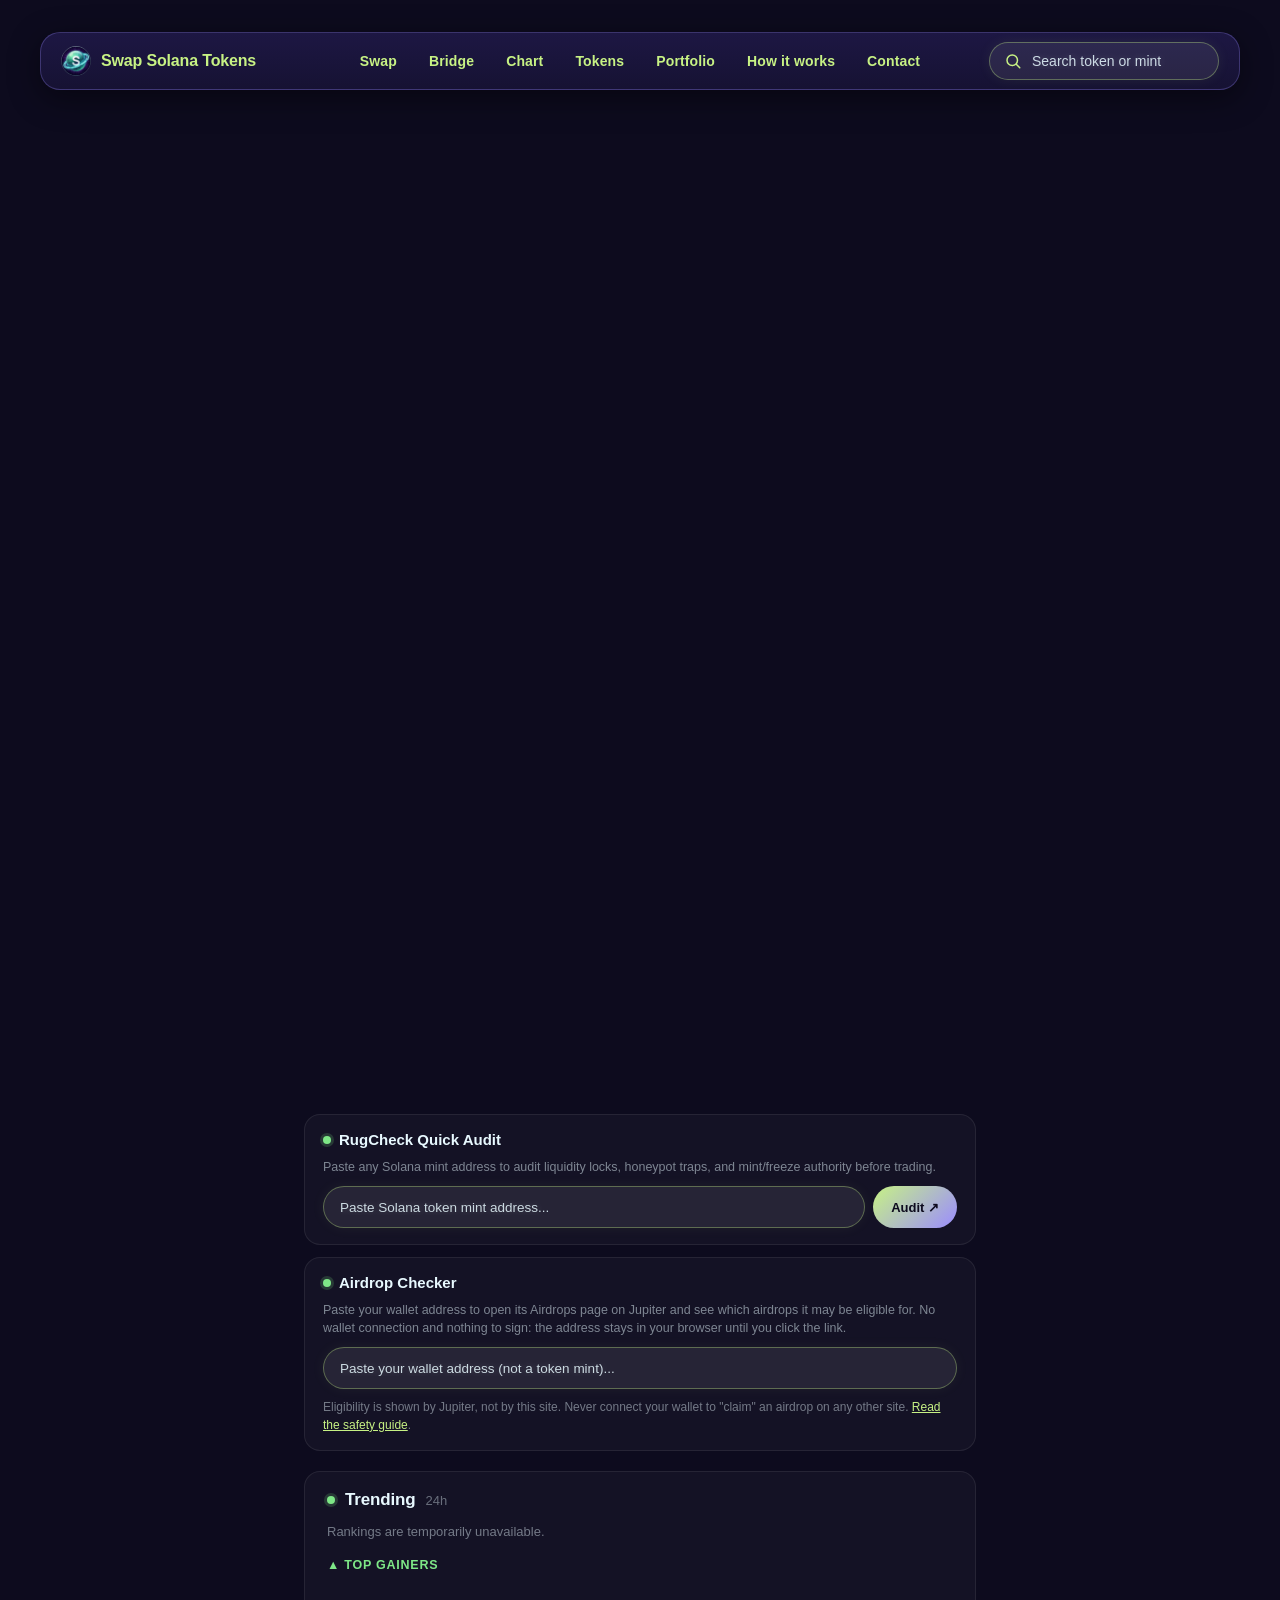
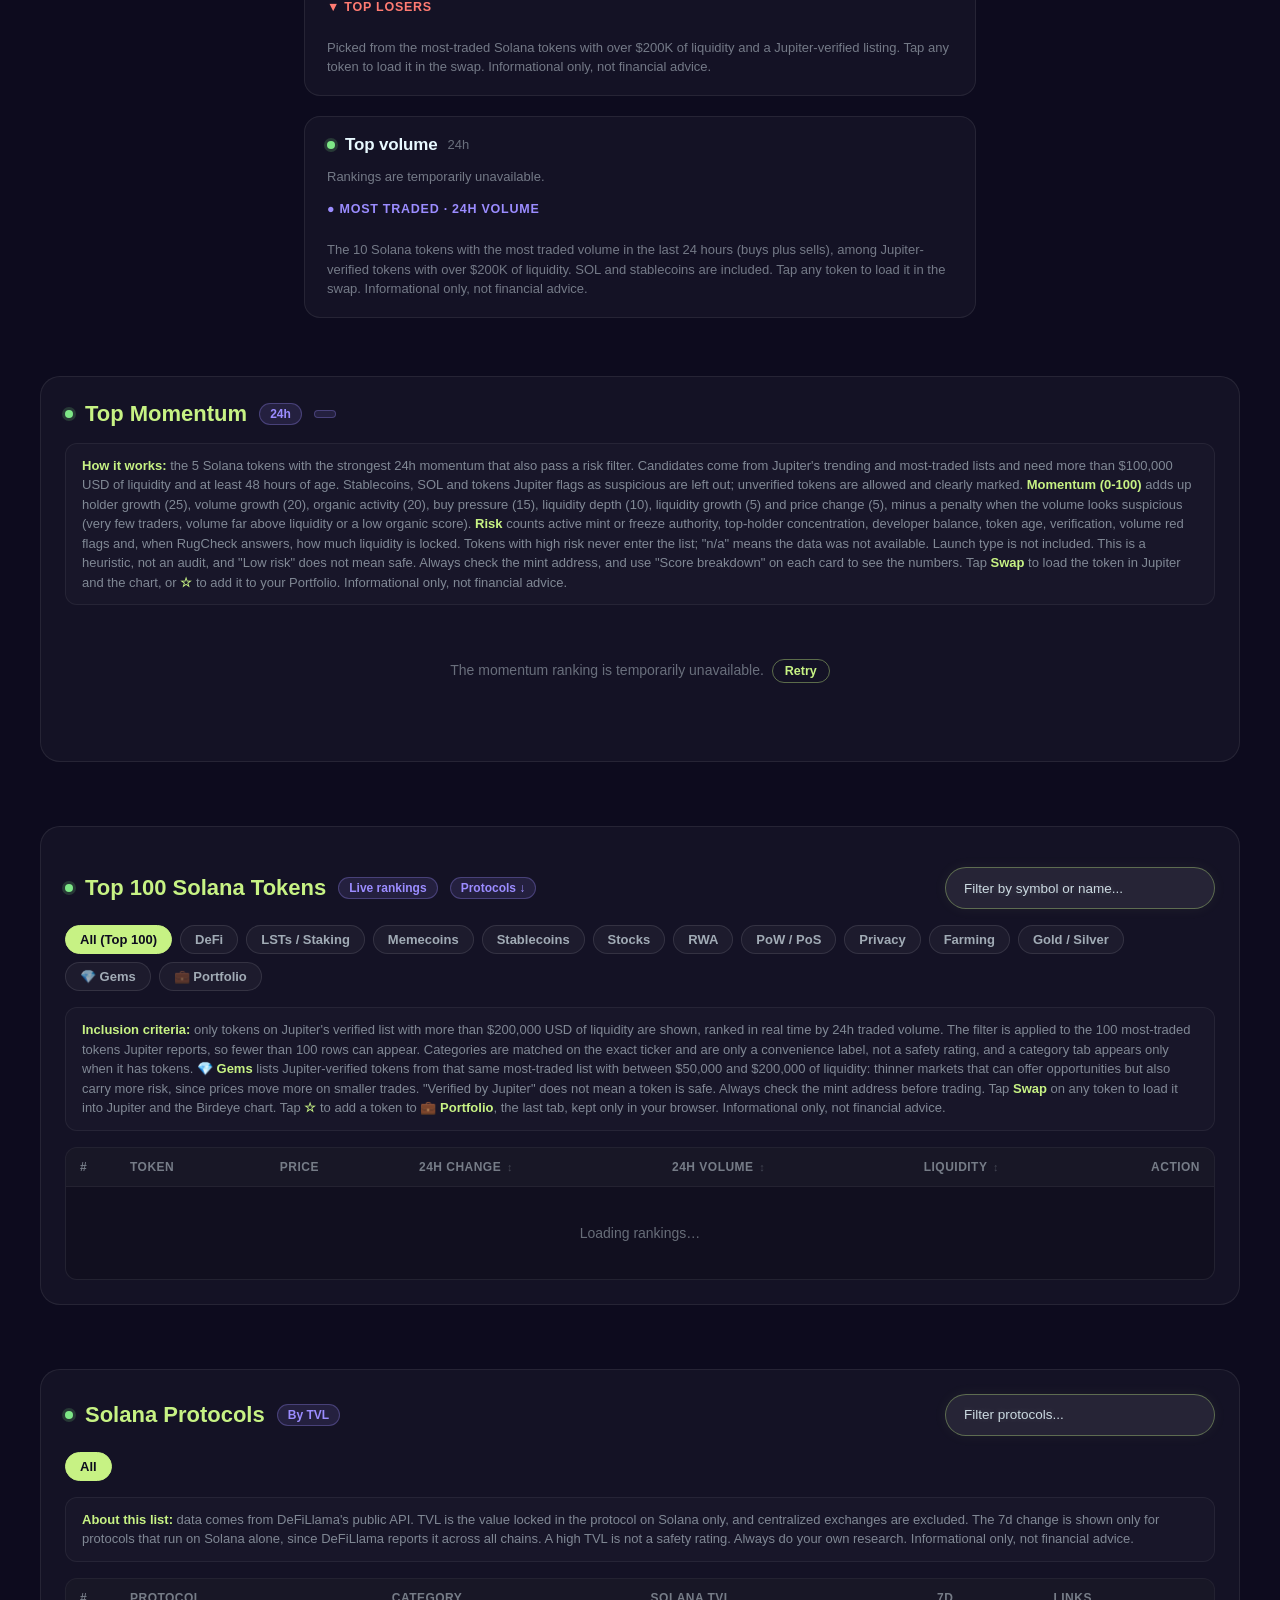
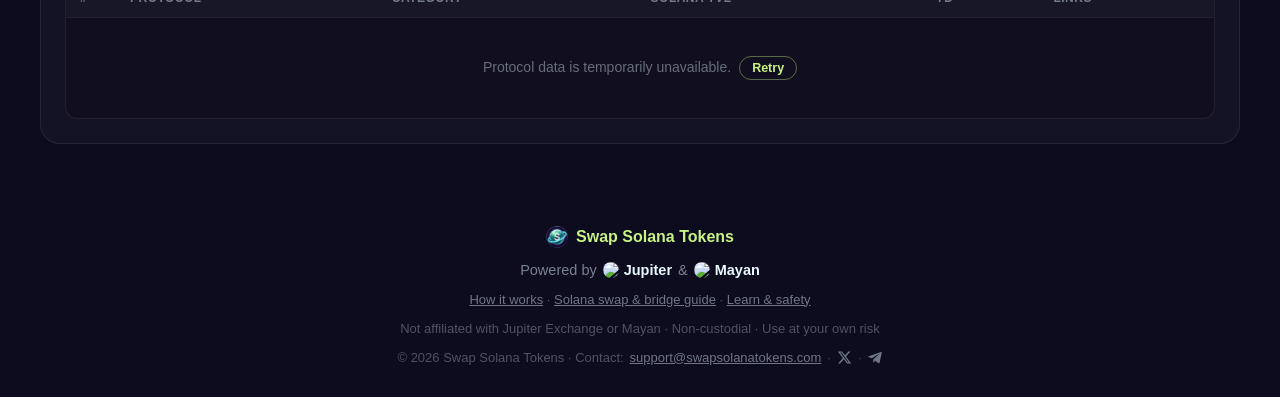
==== index.html @ 0b56ad40 "Add files via upload Upload updated files" ====
<!DOCTYPE html>
<html lang="en">
<head>
  <meta charset="UTF-8">
  <meta name="viewport" content="width=device-width, initial-scale=1.0">
  <title>Swap Solana Tokens | Solana DEX Swap, Top 100 & Cross-Chain Bridge</title>
  <meta name="description" content="Swap SPL tokens on Solana with Jupiter, check tokens with RugCheck, track the Top 100 or bridge in from other chains with Mayan. Non-custodial, no sign-up.">
  <meta property="og:type" content="website">
  <meta property="og:site_name" content="Swap Solana Tokens">
  <meta property="og:title" content="Swap Solana Tokens | Solana DEX Swap &amp; Cross-Chain Bridge">
  <meta property="og:description" content="Swap SPL tokens on Solana at the best price via Jupiter, audit with RugCheck, track Top 100 tokens, or bridge in with Mayan. Non-custodial, no sign-up.">
  <meta property="og:url" content="https://swapsolanatokens.com/">
  <meta property="og:image" content="https://swapsolanatokens.com/logo.png">
  <meta property="og:image:alt" content="Swap Solana Tokens logo">
  <meta name="twitter:card" content="summary">
  <meta name="twitter:site" content="@swapsolanasite">
  <link rel="icon" type="image/png" href="favicon.png">
  <link rel="canonical" href="https://swapsolanatokens.com/">
  <link rel="manifest" href="manifest.webmanifest">
  <meta name="theme-color" content="#0d0b1e">
  <link rel="apple-touch-icon" href="apple-touch-icon.png">
  <meta name="apple-mobile-web-app-capable" content="yes">
  <meta name="apple-mobile-web-app-status-bar-style" content="black-translucent">
  <meta name="apple-mobile-web-app-title" content="Swap Solana Tokens">
  <script type="application/ld+json">
  {
    "@context": "https://schema.org",
    "@graph": [
      {
        "@type": "WebApplication",
        "@id": "https://swapsolanatokens.com/#app",
        "name": "Swap Solana Tokens",
        "url": "https://swapsolanatokens.com/",
        "description": "Swap SPL tokens on Solana at the best price via Jupiter, or bridge in from Ethereum, BNB Chain and Polygon with Mayan. Non-custodial, no sign-up.",
        "applicationCategory": "FinanceApplication",
        "operatingSystem": "Any",
        "browserRequirements": "Requires JavaScript and a Solana or EVM wallet",
        "inLanguage": "en",
        "image": "https://swapsolanatokens.com/logo.png",
        "sameAs": [
          "https://x.com/swapsolanasite",
          "https://t.me/SwapSolanaTokens",
          "https://github.com/SwapSolanaTokens/swapsolanatokens.com"
        ]
      }
    ]
  }
  </script>
  <script src="https://plugin.jup.ag/plugin-v1.js" data-preload defer></script>
  <script src="https://cdn.mayan.finance/widget/1_8_0/main.js"
    integrity="sha256-csokBs9wUf3aZCKTR7/XXElwXugjzCQeUygLmN+/Y7Y="
    crossorigin="anonymous" defer></script>
  <link rel="stylesheet" href="shared.css?v=3">
  <link rel="stylesheet" href="momentum.css?v=1">
  <style>
    :root {
      --jupiter-plugin-primary: 199, 242, 132;
      --jupiter-plugin-background: 13, 11, 30;
      --jupiter-plugin-primaryText: 232, 249, 255;
      --jupiter-plugin-warning: 251, 191, 36;
      --jupiter-plugin-interactive: 42, 36, 68;
      --jupiter-plugin-module: 20, 16, 40;
    }
    html { scroll-behavior: smooth; }
    * { box-sizing: border-box; }
    body {
      margin: 0;
      min-height: 100vh;
      display: flex;
      flex-direction: column;
      align-items: center;
      justify-content: flex-start;
      gap: 24px;
      background: #0d0b1e;
      font-family: -apple-system, BlinkMacSystemFont, "Segoe UI", Roboto, sans-serif;
      color: #e8f9ff;
      padding: 24px;
    }
    .brand-icon {
      width: 34px;
      height: 34px;
      flex-shrink: 0;
      object-fit: cover;
      border-radius: 50%;
      display: block;
    }
    .brand-icon-top {
      width: 48px;
      height: 48px;
    }
    h1 {
      font-size: 38.5px;
      font-weight: 700;
      margin: 0;
      letter-spacing: -0.02em;
      color: #c7f284;
      text-align: center;
    }

    /* ---- Curved Lateral Edges Top Navigation ---- */
    .topnav {
      position: sticky;
      top: 12px;
      z-index: 100;
      width: min(1200px, calc(100% - 32px));
      margin: 8px auto 0;
      border-radius: 20px;
      background: linear-gradient(180deg, #1d1743 0%, #161233 100%);
      border: 1px solid rgba(155, 140, 255, 0.28);
      box-shadow: 0 8px 32px rgba(0, 0, 0, 0.45);
      overflow: visible;
      transition: all 0.2s ease;
    }
    @media (min-width: 1360px) {
      .topnav {
        width: min(1760px, calc(100% - 48px));
      }
    }
    @media (max-width: 640px) {
      .topnav {
        position: fixed;
        top: auto;
        bottom: 12px;
        left: 12px;
        right: 12px;
        width: calc(100% - 24px);
        margin: 0 auto;
        border-radius: 20px;
        border: 1px solid rgba(155, 140, 255, 0.28);
        box-shadow: 0 8px 32px rgba(0, 0, 0, 0.65);
      }
    }

    #jupiter-plugin {
      width: 100%;
      max-width: 480px;
      height: 680px;
      border-radius: 16px;
      overflow: hidden;
    }
    @media (max-width: 640px) {
      #jupiter-plugin {
        overflow: visible;
      }
    }
    .mobile-wallet-cta {
      display: none;
      width: 100%;
      flex-direction: column;
      align-items: center;
      gap: 10px;
      padding: 14px 16px;
      background: rgba(255, 255, 255, 0.03);
      border: 1px solid rgba(255, 255, 255, 0.08);
      border-radius: 14px;
    }
    .mobile-wallet-cta.visible {
      display: flex;
    }
    .mobile-wallet-cta.visible + .swap-col-label {
      margin-top: 4px;
      padding-top: 14px;
      border-top: 1px solid rgba(255, 255, 255, 0.08);
    }
    .mobile-wallet-cta-text {
      margin: 0;
      font-size: 13px;
      font-weight: 600;
      color: rgba(232, 249, 255, 0.55);
      text-align: center;
    }
    .mobile-wallet-cta-buttons {
      display: flex;
      flex-wrap: wrap;
      justify-content: center;
      gap: 10px;
      width: 100%;
    }
    .wallet-cta-btn {
      display: flex;
      align-items: center;
      gap: 8px;
      background: rgba(255, 255, 255, 0.04);
      border: 1px solid rgba(255, 255, 255, 0.1);
      border-radius: 999px;
      padding: 9px 16px;
      text-decoration: none;
      color: #e8f9ff;
      font-weight: 600;
      font-size: 14px;
      transition: background 0.15s ease, border-color 0.15s ease;
    }
    .wallet-cta-btn:hover {
      background: rgba(199, 242, 132, 0.1);
      border-color: rgba(199, 242, 132, 0.4);
    }
    .wallet-cta-icon {
      width: 18px;
      height: 18px;
      border-radius: 50%;
      flex-shrink: 0;
      object-fit: cover;
      background: #fff;
    }

    .controls-row {
      width: 100%;
      margin-top: 28px;
      margin-bottom: -10px;
      display: flex;
      justify-content: center;
    }
    .brand {
      display: flex;
      flex-direction: column;
      align-items: center;
      gap: 6px;
      min-width: 0;
    }
    @media (min-width: 641px) {
      .controls-row {
        position: absolute;
        width: 1px;
        height: 1px;
        margin: 0;
        overflow: hidden;
        clip: rect(0 0 0 0);
        white-space: nowrap;
      }
    }

    .topnav-search {
      position: absolute;
      right: 20px;
      top: 50%;
      transform: translateY(-50%);
    }
    .topnav-search .search-wrap {
      width: clamp(110px, calc(50vw - 262px), 230px);
    }
    .topnav-search .search-box {
      height: 38px;
      padding: 0 14px;
      gap: 8px;
    }
    .topnav-search .search-input {
      font-size: 14px;
    }
    @media (min-width: 641px) and (max-width: 760px) {
      .topnav-link { padding: 6px 8px; }
      .topnav-search .search-wrap {
        width: clamp(96px, calc(50vw - 232px), 230px);
      }
    }
    #page-search-slot { display: none; }
    @media (max-width: 640px) {
      .topnav-search { display: none; }
      #page-search-slot { display: block; width: 100%; }
    }

    .search-wrap {
      width: 252px;
      min-width: 0;
    }
    @media (max-width: 640px) {
      .search-wrap {
        width: 100%;
        justify-self: stretch;
      }
    }
    .search-field {
      position: relative;
      width: 100%;
    }

    /* ---- High-Visibility Brighter Search Bars ---- */
    .search-box {
      display: flex;
      align-items: center;
      gap: 10px;
      height: 50px;
      padding: 0 18px;
      background: rgba(255, 255, 255, 0.08);
      border: 1px solid rgba(199, 242, 132, 0.35);
      border-radius: 999px;
      box-shadow: 0 0 14px rgba(199, 242, 132, 0.07);
      transition: border-color 0.15s ease, box-shadow 0.15s ease, background 0.15s ease;
    }
    .search-box:focus-within {
      background: rgba(255, 255, 255, 0.12);
      border-color: rgba(199, 242, 132, 0.85);
      box-shadow: 0 0 20px rgba(199, 242, 132, 0.25);
    }
    .search-icon {
      width: 18px;
      height: 18px;
      flex-shrink: 0;
      color: #c7f284;
    }
    .search-input {
      flex: 1;
      min-width: 0;
      appearance: none;
      background: transparent;
      border: none;
      outline: none;
      color: #ffffff;
      font-weight: 600;
      font-family: inherit;
      font-size: 16px;
      text-shadow: 0 0 8px rgba(255, 255, 255, 0.2);
    }
    .search-input::placeholder {
      color: rgba(232, 249, 255, 0.85);
      font-weight: 500;
    }

    .search-results {
      position: absolute;
      top: calc(100% + 8px);
      right: 0;
      width: min(520px, calc(100vw - 48px));
      z-index: 60;
      list-style: none;
      margin: 0;
      padding: 6px;
      max-height: min(460px, 60vh);
      overflow-y: auto;
      background: #14102a;
      border: 1px solid rgba(255, 255, 255, 0.12);
      border-radius: 16px;
      box-shadow: 0 18px 40px rgba(0, 0, 0, 0.5);
    }
    .search-results[hidden] { display: none; }
    @media (max-width: 640px) {
      .search-results {
        left: 0;
        width: auto;
      }
    }
    .search-results li {
      display: grid;
      grid-template-columns: minmax(0, 1fr) auto;
      align-items: center;
      gap: 6px;
      border-radius: 10px;
    }
    .search-results li:hover {
      background: rgba(199, 242, 132, 0.08);
    }
    .search-item {
      width: 100%;
      display: grid;
      grid-template-columns: auto minmax(0, 1fr) auto;
      align-items: center;
      gap: 12px;
      padding: 9px 10px;
      background: transparent;
      border: none;
      border-radius: 10px;
      color: inherit;
      font-family: inherit;
      text-align: left;
      cursor: pointer;
    }
    .search-item:focus-visible {
      background: rgba(199, 242, 132, 0.08);
      outline: none;
    }
    .search-copy {
      appearance: none;
      display: inline-flex;
      align-items: center;
      justify-content: center;
      gap: 6px;
      min-width: 112px;
      margin-right: 8px;
      padding: 5px 10px;
      font-family: ui-monospace, SFMono-Regular, Menlo, Consolas, monospace;
      font-size: 12px;
      font-weight: 600;
      white-space: nowrap;
      color: rgba(232, 249, 255, 0.75);
      background: rgba(255, 255, 255, 0.05);
      border: 1px solid rgba(255, 255, 255, 0.14);
      border-radius: 999px;
      cursor: pointer;
      transition: background 0.15s ease, border-color 0.15s ease, color 0.15s ease;
    }
    .search-copy:hover,
    .search-copy:focus-visible {
      color: #c7f284;
      background: rgba(199, 242, 132, 0.1);
      border-color: rgba(199, 242, 132, 0.45);
      outline: none;
    }
    .search-copy.copied {
      color: #7ee787;
      background: rgba(126, 231, 135, 0.1);
      border-color: rgba(126, 231, 135, 0.5);
    }
    .search-copy svg {
      width: 13px;
      height: 13px;
      flex-shrink: 0;
    }
    .copy-fallback {
      position: fixed;
      top: 0;
      left: -9999px;
      opacity: 0;
    }
    .search-token-icon {
      width: 32px;
      height: 32px;
      border-radius: 50%;
      object-fit: cover;
      flex-shrink: 0;
      display: block;
    }
    .search-token-fallback {
      display: flex;
      align-items: center;
      justify-content: center;
      font-size: 14px;
      font-weight: 700;
      color: #c7f284;
      background: linear-gradient(135deg, rgba(199, 242, 132, 0.18), rgba(155, 140, 255, 0.18));
      border: 1px solid rgba(199, 242, 132, 0.3);
    }
    .search-main {
      min-width: 0;
      display: flex;
      flex-direction: column;
      gap: 1px;
    }
    .search-line {
      display: flex;
      align-items: baseline;
      gap: 8px;
      min-width: 0;
    }
    .search-symbol {
      font-weight: 700;
      font-size: 15px;
      flex-shrink: 0;
    }
    .search-name {
      font-size: 13px;
      color: rgba(232, 249, 255, 0.5);
      overflow: hidden;
      text-overflow: ellipsis;
      white-space: nowrap;
    }
    .search-meta {
      font-size: 12.5px;
      color: rgba(232, 249, 255, 0.5);
      font-variant-numeric: tabular-nums;
    }
    .search-tags {
      display: flex;
      flex-wrap: wrap;
      gap: 4px;
      margin-top: 3px;
    }
    .search-tag {
      font-size: 11px;
      font-weight: 600;
      color: #fbbf24;
      background: rgba(251, 191, 36, 0.1);
      border: 1px solid rgba(251, 191, 36, 0.3);
      border-radius: 999px;
      padding: 1px 7px;
    }
    .search-tag.neutral {
      color: rgba(232, 249, 255, 0.6);
      background: rgba(255, 255, 255, 0.05);
      border-color: rgba(255, 255, 255, 0.12);
    }
    .search-badge {
      font-size: 11.5px;
      font-weight: 700;
      border-radius: 999px;
      padding: 3px 9px;
      white-space: nowrap;
    }
    .search-badge.verified {
      color: #7ee787;
      background: rgba(126, 231, 135, 0.1);
      border: 1px solid rgba(126, 231, 135, 0.35);
    }
    .search-badge.unverified {
      color: #fbbf24;
      background: rgba(251, 191, 36, 0.1);
      border: 1px solid rgba(251, 191, 36, 0.35);
    }
    .search-notice {
      width: 100%;
      max-width: 680px;
      margin: -6px 0 0 0;
      padding: 0 8px;
      font-size: 13.5px;
      line-height: 1.5;
      text-align: center;
      color: rgba(232, 249, 255, 0.55);
    }
    .search-notice:empty { display: none; }
    .search-notice.warn { color: #fbbf24; }
    /* The same notice is repeated right above the swap widget, so a token
       warning is still visible after the page scrolls to the swap. */
    #swap-notice {
      margin: 0;
    }
    @media (max-width: 560px) {
      .search-item {
        grid-template-columns: auto minmax(0, 1fr);
      }
      .search-badge {
        grid-column: 2;
        justify-self: start;
      }
      .search-results li {
        grid-template-columns: minmax(0, 1fr);
        gap: 0;
      }
      .search-actions {
        justify-self: start;
        margin: 0 0 8px 54px;
      }
    }

    .search-backdrop {
      position: fixed;
      inset: 0;
      z-index: 110;
      background: rgba(13, 11, 30, 0.4);
      -webkit-backdrop-filter: blur(6px);
      backdrop-filter: blur(6px);
      opacity: 0;
      visibility: hidden;
      pointer-events: none;
      cursor: pointer;
      transition: opacity 0.18s ease, visibility 0.18s ease;
    }
    body.search-open .search-backdrop {
      opacity: 1;
      visibility: visible;
      pointer-events: auto;
    }
    body.search-open .search-wrap {
      position: relative;
      z-index: 120;
    }
    body.search-open .topnav {
      z-index: 120;
    }

    .swap-col {
      display: flex;
      flex-direction: column;
      gap: 12px;
      width: 100%;
      max-width: 480px;
    }
    .swap-col-label {
      display: flex;
      align-items: center;
      justify-content: center;
      gap: 8px;
      padding: 0 4px;
      font-size: 15px;
      font-weight: 700;
      color: #e8f9ff;
    }
    .bridge-wrap {
      width: 100%;
      max-width: 480px;
      min-height: 740px;
      border-radius: 16px;
      overflow: hidden;
    }
    @media (max-width: 640px) {
      .bridge-wrap {
        overflow: visible;
      }
    }
    .bridge-status {
      display: flex;
      flex-direction: column;
      align-items: center;
      justify-content: center;
      height: 100%;
      min-height: 300px;
      gap: 14px;
      padding: 24px;
      text-align: center;
    }
    .bridge-status-text {
      margin: 0;
      font-size: 13.5px;
      color: rgba(232, 249, 255, 0.5);
      line-height: 1.5;
    }
    .chart-panel {
      width: 100%;
      max-width: 680px;
      margin-top: -8px;
      background: rgba(255, 255, 255, 0.03);
      border: 1px solid rgba(255, 255, 255, 0.08);
      border-radius: 16px;
      padding: 18px;
      display: flex;
      flex-direction: column;
      gap: 14px;
    }
    .chart-header {
      display: flex;
      align-items: center;
      justify-content: space-between;
      gap: 12px;
      padding: 0 4px;
      flex-wrap: wrap;
    }
    .chart-title-group {
      display: flex;
      align-items: center;
      gap: 10px;
    }
    .chart-live-dot {
      width: 8px;
      height: 8px;
      border-radius: 50%;
      background: #7ee787;
      box-shadow: 0 0 0 3px rgba(126, 231, 135, 0.18);
      flex-shrink: 0;
      animation: pulse-dot 2s ease-in-out infinite;
    }
    @keyframes pulse-dot {
      0%, 100% { opacity: 1; }
      50% { opacity: 0.4; }
    }
    .chart-title {
      font-size: 17px;
      font-weight: 700;
      color: #e8f9ff;
      letter-spacing: -0.01em;
    }
    .chart-title-sub {
      font-size: 13px;
      font-weight: 500;
      color: rgba(232, 249, 255, 0.4);
    }
    .chart-controls {
      display: flex;
      align-items: center;
      gap: 8px;
    }
    .interval-switch {
      display: flex;
      background: rgba(255, 255, 255, 0.04);
      border: 1px solid rgba(255, 255, 255, 0.08);
      border-radius: 999px;
      padding: 3px;
      gap: 2px;
    }
    .interval-btn {
      appearance: none;
      border: none;
      background: transparent;
      color: rgba(232, 249, 255, 0.5);
      font-size: 12.5px;
      font-weight: 600;
      padding: 5px 11px;
      border-radius: 999px;
      cursor: pointer;
      font-family: inherit;
      transition: background 0.15s ease, color 0.15s ease;
    }
    .interval-btn:hover {
      color: rgba(232, 249, 255, 0.8);
    }
    .interval-btn.active {
      background: linear-gradient(135deg, #c7f284, #9b8cff);
      color: #0d0b1e;
    }
    .chart-explainer {
      margin: 0;
      padding: 0 4px;
      font-size: 13.5px;
      line-height: 1.5;
      color: rgba(232, 249, 255, 0.45);
    }
    .chart-frame-wrap {
      width: 100%;
      height: 420px;
      border-radius: 12px;
      overflow: hidden;
      background: #0c0a1a;
      position: relative;
    }
    .chart-frame {
      width: 100%;
      height: 100%;
      border: none;
      display: block;
      opacity: 0;
      transition: opacity 0.25s ease;
    }
    .chart-frame.loaded {
      opacity: 1;
    }
    .chart-frame-loading {
      position: absolute;
      inset: 0;
      display: flex;
      align-items: center;
      justify-content: center;
      font-size: 13.5px;
      color: rgba(232, 249, 255, 0.35);
      pointer-events: none;
    }

    /* ---- Token Inspector ---- */
    .token-inspector {
      display: flex;
      align-items: center;
      justify-content: space-between;
      flex-wrap: wrap;
      gap: 10px;
      padding: 10px 14px;
      background: rgba(255, 255, 255, 0.025);
      border: 1px solid rgba(255, 255, 255, 0.08);
      border-radius: 12px;
    }
    .inspector-label-group {
      display: flex;
      align-items: center;
      gap: 6px;
      font-size: 13px;
      font-weight: 600;
      color: rgba(232, 249, 255, 0.7);
    }
    .inspector-sym {
      color: #c7f284;
      font-weight: 700;
    }
    .inspector-mint {
      font-family: ui-monospace, SFMono-Regular, Menlo, Consolas, monospace;
      font-size: 12px;
      font-weight: 500;
      color: rgba(232, 249, 255, 0.4);
    }
    .inspector-links {
      display: flex;
      flex-wrap: wrap;
      align-items: center;
      gap: 8px;
    }
    .inspector-btn {
      display: inline-flex;
      align-items: center;
      gap: 5px;
      padding: 5px 12px;
      font-size: 12px;
      font-weight: 600;
      color: rgba(232, 249, 255, 0.9);
      background: rgba(255, 255, 255, 0.05);
      border: 1px solid rgba(255, 255, 255, 0.15);
      border-radius: 999px;
      text-decoration: none;
      cursor: pointer;
      font-family: inherit;
      transition: all 0.15s ease;
    }
    .inspector-btn:hover {
      background: rgba(199, 242, 132, 0.15);
      border-color: rgba(199, 242, 132, 0.5);
      color: #c7f284;
    }

    /* ---- RugCheck Quick Audit Card ---- */
    .rugcheck-card {
      width: 100%;
      background: rgba(255, 255, 255, 0.03);
      border: 1px solid rgba(255, 255, 255, 0.08);
      border-radius: 16px;
      padding: 16px 18px;
      display: flex;
      flex-direction: column;
      gap: 10px;
    }
    .rugcheck-header {
      display: flex;
      align-items: center;
      gap: 8px;
    }
    .rugcheck-title {
      font-size: 15px;
      font-weight: 700;
      color: #e8f9ff;
    }
    .rugcheck-desc {
      margin: 0;
      font-size: 12.5px;
      line-height: 1.45;
      color: rgba(232, 249, 255, 0.5);
    }
    .rugcheck-form {
      display: flex;
      gap: 8px;
      width: 100%;
    }
    .rugcheck-input {
      flex: 1;
      min-width: 0;
      height: 42px;
      padding: 0 16px;
      background: rgba(255, 255, 255, 0.08);
      border: 1px solid rgba(199, 242, 132, 0.35);
      border-radius: 999px;
      color: #ffffff;
      font-size: 13.5px;
      font-weight: 600;
      outline: none;
      box-shadow: 0 0 14px rgba(199, 242, 132, 0.06);
      transition: border-color 0.15s ease, box-shadow 0.15s ease;
      text-shadow: 0 0 8px rgba(255, 255, 255, 0.2);
    }
    .rugcheck-input::placeholder {
      color: rgba(232, 249, 255, 0.85);
      font-weight: 500;
    }
    .rugcheck-input:focus {
      border-color: rgba(199, 242, 132, 0.85);
      box-shadow: 0 0 20px rgba(199, 242, 132, 0.25);
    }
    .rugcheck-btn {
      appearance: none;
      height: 42px;
      padding: 0 18px;
      border: none;
      border-radius: 999px;
      background: linear-gradient(135deg, #c7f284, #9b8cff);
      color: #0d0b1e;
      font-weight: 700;
      font-size: 13px;
      cursor: pointer;
      white-space: nowrap;
      transition: opacity 0.15s ease;
    }
    .rugcheck-btn:hover {
      opacity: 0.9;
    }
    .rugcheck-error {
      margin: 0;
      font-size: 12px;
      color: #ff7b72;
    }
    .rugcheck-error:empty { display: none; }

    /* ---- Airdrop Checker card (reuses the RugCheck card layout) ----
       The link below only points to a fixed Jupiter URL built from a
       validated wallet address. Nothing is fetched or stored. */
    .airdrop-link {
      display: inline-flex;
      align-items: center;
      justify-content: center;
      text-decoration: none;
    }
    .airdrop-link[hidden] { display: none; }
    .airdrop-msg {
      margin: 0;
      font-size: 12px;
      line-height: 1.45;
      color: rgba(232, 249, 255, 0.5);
    }
    .airdrop-msg:empty { display: none; }
    .airdrop-msg.error { color: #ff7b72; }
    .airdrop-msg.ok { color: #7ee787; }
    .airdrop-safety {
      margin: 0;
      font-size: 12px;
      line-height: 1.45;
      color: rgba(232, 249, 255, 0.45);
    }
    .airdrop-safety a { color: #c7f284; }
    @media (max-width: 480px) {
      .airdrop-form { flex-wrap: wrap; }
      .airdrop-link { width: 100%; }
    }

    /* ---- Tabs area ---- */
    .tabs-area {
      width: 100%;
      max-width: 1200px;
      display: flex;
      flex-direction: column;
      align-items: center;
      margin-bottom: 24px;
    }
    .tab-panel {
      width: 100%;
      display: flex;
      flex-wrap: wrap;
      justify-content: center;
      align-items: flex-start;
      gap: 20px;
    }
    .tab-panel[hidden] { display: none; }
    .tab-panel .swap-col { flex: 0 1 480px; }
    .tab-panel .chart-panel { flex: 1 1 520px; margin-top: 0; }
    .tab-panel .movers-panel { flex: 0 1 480px; }
    .movers-stack { display: contents; }

    @media (min-width: 1360px) {
      .tabs-area { max-width: 1760px; }
      #panel-swap {
        --swap-scale: 1.4;
        --chart-w: 720px;
        --side-h: 530px;
        display: grid;
        grid-template-columns: var(--chart-w) calc(480px * var(--swap-scale));
        /* Row 1 is the chart. Row 2 takes whatever height is left, so the
           Trending / Top volume panels end on the same line as the last card
           of the swap column (RugCheck + Airdrop Checker). */
        grid-template-rows: var(--side-h) 1fr;
        column-gap: 32px;
        row-gap: 24px;
        justify-content: center;
        align-items: start;
        width: 100%;
      }
      #panel-swap .swap-col {
        grid-column: 2;
        grid-row: 1 / span 2;
        width: calc(480px * var(--swap-scale));
        max-width: none;
        flex: none;
      }
      #panel-swap #jupiter-plugin {
        width: 480px;
        transform: scale(var(--swap-scale));
        transform-origin: top left;
        margin-bottom: calc(680px * (var(--swap-scale) - 1));
      }
      #panel-swap .chart-panel {
        grid-column: 1;
        grid-row: 1;
        width: var(--chart-w);
        max-width: none;
        flex: none;
        height: var(--side-h);
        min-height: 0;
        margin-top: 0;
      }
      #panel-swap .chart-explainer { display: none; }
      #panel-swap .chart-header { justify-content: center; text-align: center; }
      #panel-swap .chart-frame-wrap { height: auto; flex: 1 1 auto; min-height: 330px; }
      #panel-swap .chart-frame { position: absolute; inset: 0; }

      #panel-swap .movers-stack {
        display: grid;
        grid-template-columns: 1fr 1fr;
        gap: 16px;
        grid-column: 1;
        grid-row: 2;
        width: var(--chart-w);
        align-items: stretch;
        align-self: stretch;
      }
      #panel-swap .movers-panel {
        flex: none;
        width: auto;
        max-width: none;
        height: auto;
        gap: 6px;
        padding: 14px;
      }
      #panel-swap .mover-row { padding: 4px 10px; }
      #panel-swap .mover-icon { width: 26px; height: 26px; }
      #panel-swap .mover-main { line-height: 1.15; }
      #panel-swap .movers-list { gap: 3px; }
      #panel-swap .movers-note { font-size: 11.5px; line-height: 1.4; margin-top: auto; }

      #panel-swap .rugcheck-card {
        margin-top: 8px;
        max-width: calc(480px * var(--swap-scale));
      }
      /* The Airdrop Checker sits right under RugCheck with a normal gap */
      #panel-swap .airdrop-card {
        margin-top: 0;
      }
    }

    @media (min-width: 641px) and (max-width: 1359px) {
      #panel-swap { --swap-scale: 1.4; }
      #panel-swap .swap-col {
        flex: 0 0 calc(480px * var(--swap-scale));
        width: calc(480px * var(--swap-scale));
        max-width: none;
      }
      #panel-swap #jupiter-plugin {
        width: 480px;
        transform: scale(var(--swap-scale));
        transform-origin: top left;
        margin-bottom: calc(680px * (var(--swap-scale) - 1));
      }
      #panel-swap .chart-panel { display: none; }
      #panel-swap .movers-panel {
        flex: 0 0 calc(480px * var(--swap-scale));
        width: calc(480px * var(--swap-scale));
        max-width: none;
      }
    }
    @media (min-width: 641px) and (max-width: 720px) {
      #panel-swap { --swap-scale: 1.2; }
    }

    .movers-panel {
      width: 100%;
      display: flex;
      background: rgba(255, 255, 255, 0.03);
      border: 1px solid rgba(255, 255, 255, 0.08);
      border-radius: 16px;
      padding: 18px;
      flex-direction: column;
      gap: 12px;
    }
    .movers-group-label {
      margin: 4px 0 0 0;
      padding: 0 4px;
      font-size: 12.5px;
      font-weight: 700;
      letter-spacing: 0.06em;
      text-transform: uppercase;
    }
    .movers-group-label.up { color: #7ee787; }
    .movers-group-label.down { color: #ff7b72; }
    .movers-group-label.volume { color: #9b8cff; }
    .movers-list {
      list-style: none;
      margin: 0;
      padding: 0;
      display: flex;
      flex-direction: column;
      gap: 6px;
    }
    .mover-row {
      appearance: none;
      width: 100%;
      display: grid;
      grid-template-columns: auto minmax(0, 1fr) auto;
      align-items: center;
      gap: 10px;
      padding: 8px 10px;
      background: rgba(255, 255, 255, 0.04);
      border: 1px solid rgba(255, 255, 255, 0.08);
      border-radius: 12px;
      color: inherit;
      font-family: inherit;
      text-align: left;
      cursor: pointer;
      transition: background 0.15s ease, border-color 0.15s ease;
    }
    .mover-row:hover,
    .mover-row:focus-visible {
      background: rgba(199, 242, 132, 0.08);
      border-color: rgba(199, 242, 132, 0.4);
      outline: none;
    }
    .mover-icon {
      width: 32px;
      height: 32px;
      border-radius: 50%;
      object-fit: cover;
      flex-shrink: 0;
      display: block;
    }
    .mover-main {
      display: flex;
      flex-direction: column;
      min-width: 0;
      line-height: 1.25;
    }
    .mover-symbol {
      font-weight: 700;
      font-size: 14.5px;
      overflow: hidden;
      text-overflow: ellipsis;
      white-space: nowrap;
    }
    .mover-price {
      font-size: 12.5px;
      color: rgba(232, 249, 255, 0.5);
      font-variant-numeric: tabular-nums;
    }
    .mover-change {
      font-size: 13.5px;
      font-weight: 600;
      font-variant-numeric: tabular-nums;
    }
    .mover-change.up { color: #7ee787; }
    .mover-change.down { color: #ff7b72; }
    .mover-change.neutral { color: #e8f9ff; }
    .movers-status,
    .movers-note {
      margin: 0;
      padding: 0 4px;
      font-size: 13px;
      line-height: 1.5;
      color: rgba(232, 249, 255, 0.45);
    }
    .movers-status:empty { display: none; }

    /* ---- Full-Width Top 100 Solana Tokens Panel ---- */
    .top100-container {
      width: 100%;
      max-width: 1200px;
      background: rgba(255, 255, 255, 0.03);
      border: 1px solid rgba(255, 255, 255, 0.08);
      border-radius: 20px;
      padding: 24px;
      margin-top: 10px;
      margin-bottom: 30px;
      display: flex;
      flex-direction: column;
      gap: 16px;
    }
    @media (min-width: 1360px) {
      .top100-container { max-width: 1760px; }
    }
    .top100-header {
      display: flex;
      align-items: center;
      justify-content: space-between;
      flex-wrap: wrap;
      gap: 16px;
    }
    .top100-title-wrap {
      display: flex;
      align-items: center;
      gap: 12px;
    }
    .top100-title {
      font-size: 22px;
      font-weight: 700;
      color: #c7f284;
      margin: 0;
    }
    .top100-badge {
      font-size: 12px;
      font-weight: 700;
      color: #9b8cff;
      background: rgba(155, 140, 255, 0.12);
      border: 1px solid rgba(155, 140, 255, 0.3);
      border-radius: 999px;
      padding: 3px 10px;
    }
    .top100-search-box {
      width: 270px;
      max-width: 100%;
    }
    .top100-search-input {
      width: 100%;
      height: 42px;
      padding: 0 18px;
      background: rgba(255, 255, 255, 0.08);
      border: 1px solid rgba(199, 242, 132, 0.35);
      border-radius: 999px;
      color: #ffffff;
      font-size: 13.5px;
      font-weight: 600;
      outline: none;
      box-shadow: 0 0 14px rgba(199, 242, 132, 0.06);
      transition: border-color 0.15s ease, box-shadow 0.15s ease;
      text-shadow: 0 0 8px rgba(255, 255, 255, 0.2);
    }
    .top100-search-input::placeholder {
      color: rgba(232, 249, 255, 0.85);
      font-weight: 500;
    }
    .top100-search-input:focus {
      border-color: rgba(199, 242, 132, 0.85);
      box-shadow: 0 0 20px rgba(199, 242, 132, 0.25);
    }
    .top100-tabs {
      display: flex;
      flex-wrap: wrap;
      gap: 8px;
    }
    .top100-tab-btn {
      appearance: none;
      border: 1px solid rgba(255, 255, 255, 0.1);
      background: rgba(255, 255, 255, 0.04);
      color: rgba(232, 249, 255, 0.65);
      font-size: 13px;
      font-weight: 600;
      padding: 6px 14px;
      border-radius: 999px;
      cursor: pointer;
      transition: all 0.15s ease;
    }
    /* Category tabs with no tokens are hidden by app.js (hidden attribute). */
    .top100-tab-btn[hidden] { display: none; }
    .top100-tab-btn:hover {
      background: rgba(199, 242, 132, 0.08);
      color: #e8f9ff;
    }
    .top100-tab-btn.active {
      background: #c7f284;
      border-color: #c7f284;
      color: #0d0b1e;
      font-weight: 700;
    }
    .top100-criteria {
      font-size: 13px;
      line-height: 1.5;
      color: rgba(232, 249, 255, 0.5);
      background: rgba(255, 255, 255, 0.02);
      border: 1px solid rgba(255, 255, 255, 0.06);
      border-radius: 12px;
      padding: 12px 16px;
    }
    .top100-criteria strong {
      color: #c7f284;
    }
    .top100-table-wrap {
      width: 100%;
      overflow-x: auto;
      border-radius: 12px;
      border: 1px solid rgba(255, 255, 255, 0.08);
      background: rgba(0, 0, 0, 0.15);
    }
    .top100-table {
      width: 100%;
      border-collapse: collapse;
      text-align: left;
      font-size: 14px;
      white-space: nowrap;
    }
    .top100-table th {
      padding: 12px 14px;
      background: rgba(255, 255, 255, 0.03);
      color: rgba(232, 249, 255, 0.45);
      font-size: 12px;
      font-weight: 700;
      letter-spacing: 0.04em;
      text-transform: uppercase;
      border-bottom: 1px solid rgba(255, 255, 255, 0.08);
    }
    .top100-table td {
      padding: 12px 14px;
      border-bottom: 1px solid rgba(255, 255, 255, 0.05);
      vertical-align: middle;
    }
    .top100-table tr:last-child td {
      border-bottom: none;
    }
    .top100-table tr:hover td {
      background: rgba(199, 242, 132, 0.03);
    }
    .top100-token-cell {
      display: flex;
      align-items: center;
      gap: 10px;
    }
    .top100-rank {
      font-size: 12.5px;
      font-weight: 700;
      color: rgba(232, 249, 255, 0.4);
    }
    .top100-sym {
      font-weight: 700;
      color: #e8f9ff;
    }
    .top100-name {
      font-size: 12px;
      color: rgba(232, 249, 255, 0.45);
      max-width: 180px;
      overflow: hidden;
      text-overflow: ellipsis;
    }
    .top100-swap-btn {
      appearance: none;
      border: 1px solid rgba(199, 242, 132, 0.35);
      background: rgba(199, 242, 132, 0.08);
      color: #c7f284;
      font-size: 12px;
      font-weight: 700;
      padding: 5px 12px;
      border-radius: 999px;
      cursor: pointer;
      transition: all 0.15s ease;
    }
    .top100-swap-btn:hover {
      background: #c7f284;
      color: #0d0b1e;
    }
    .top100-status {
      text-align: center;
      padding: 24px;
      color: rgba(232, 249, 255, 0.4);
      font-size: 14px;
    }

    @media (max-width: 640px) {
      body {
        padding-bottom: 76px;
      }
      .nav-anchor {
        scroll-margin-top: 0;
      }
    }
    .nav-anchor {
      scroll-margin-top: 68px;
    }

    #panel-swap[hidden] { display: none; }
    #panel-bridge:not([hidden]) {
      display: flex;
      justify-content: center;
      align-items: flex-start;
      width: 100%;
    }
    #panel-bridge .bridge-wrap { max-width: 480px; margin: 0 auto; }

    @media (min-width: 641px) {
      .tabs-area { margin-top: 36px; }
      .topnav-inner {
        height: 56px;
        align-items: center;
        max-width: 780px;
      }
      .topnav-link {
        display: inline-flex;
        align-items: center;
        justify-content: center;
        height: 34px;
        line-height: 1;
      }
      .topnav-brand,
      .topnav-brand span {
        line-height: 1;
      }
    }

    /* ---- Portfolio star buttons ---- */
    .star-btn {
      appearance: none;
      width: 28px;
      height: 28px;
      display: inline-flex;
      align-items: center;
      justify-content: center;
      padding: 0;
      font-size: 16px;
      line-height: 1;
      color: rgba(232, 249, 255, 0.55);
      background: rgba(255, 255, 255, 0.05);
      border: 1px solid rgba(255, 255, 255, 0.14);
      border-radius: 50%;
      cursor: pointer;
      transition: all 0.15s ease;
    }
    .star-btn:hover, .star-btn:focus-visible {
      color: #fbbf24;
      border-color: rgba(251, 191, 36, 0.5);
      outline: none;
    }
    .star-btn.on {
      color: #fbbf24;
      background: rgba(251, 191, 36, 0.12);
      border-color: rgba(251, 191, 36, 0.5);
    }
    .inspector-btn.on {
      color: #fbbf24;
      background: rgba(251, 191, 36, 0.12);
      border-color: rgba(251, 191, 36, 0.5);
    }
    .search-actions { display: flex; align-items: center; gap: 6px; margin-right: 8px; }
    .search-actions .search-copy { margin-right: 0; }
    .top100-actions { display: flex; align-items: center; justify-content: flex-end; gap: 8px; }

    /* ---- Solana Protocols directory ---- */
    .proto-tab-btn {
      appearance: none;
      border: 1px solid rgba(255, 255, 255, 0.1);
      background: rgba(255, 255, 255, 0.04);
      color: rgba(232, 249, 255, 0.65);
      font-size: 13px;
      font-weight: 600;
      padding: 6px 14px;
      border-radius: 999px;
      cursor: pointer;
      transition: all 0.15s ease;
    }
    .proto-tab-btn:hover { background: rgba(199, 242, 132, 0.08); color: #e8f9ff; }
    .proto-tab-btn.active {
      background: #c7f284;
      border-color: #c7f284;
      color: #0d0b1e;
      font-weight: 700;
    }
    .proto-link {
      display: inline-block;
      margin-right: 10px;
      font-size: 12.5px;
      font-weight: 600;
      color: #9b8cff;
      text-decoration: none;
    }
    .proto-link:hover, .proto-link:focus-visible { color: #c7f284; text-decoration: underline; outline: none; }
    .proto-cat {
      display: inline-block;
      font-size: 11.5px;
      font-weight: 600;
      color: rgba(232, 249, 255, 0.7);
      background: rgba(255, 255, 255, 0.05);
      border: 1px solid rgba(255, 255, 255, 0.12);
      border-radius: 999px;
      padding: 2px 9px;
    }
    .proto-more {
      align-self: center;
      appearance: none;
      padding: 8px 20px;
      font-family: inherit;
      font-size: 13px;
      font-weight: 700;
      color: #c7f284;
      background: rgba(199, 242, 132, 0.08);
      border: 1px solid rgba(199, 242, 132, 0.35);
      border-radius: 999px;
      cursor: pointer;
    }
    .proto-more:hover { background: #c7f284; color: #0d0b1e; }
    .proto-more[hidden] { display: none; }
    .proto-retry {
      appearance: none;
      margin-left: 8px;
      padding: 4px 12px;
      font-family: inherit;
      font-size: 12.5px;
      font-weight: 700;
      color: #c7f284;
      background: transparent;
      border: 1px solid rgba(199, 242, 132, 0.4);
      border-radius: 999px;
      cursor: pointer;
    }
    .proto-jump { text-decoration: none; }
  </style>
</head>
<body>
  <nav class="topnav" aria-label="Site navigation">
    <a class="topnav-brand" href="/" aria-label="Swap Solana Tokens">
      <img src="logo.png" alt="Swap Solana Tokens logo">
      <span>Swap Solana Tokens</span>
    </a>
    <div class="topnav-search" id="nav-search-slot">
      <div class="search-wrap" id="search-wrap">
        <div class="search-field">
          <div class="search-box">
            <svg class="search-icon" viewBox="0 0 24 24" fill="none" stroke="currentColor" stroke-width="2" stroke-linecap="round" stroke-linejoin="round" aria-hidden="true">
              <circle cx="11" cy="11" r="7"/><path d="M21 21l-4.3-4.3"/>
            </svg>
            <input class="search-input" id="token-search" type="search" placeholder="Search token or mint" autocomplete="off" autocapitalize="off" spellcheck="false" enterkeyhint="search" aria-label="Search a Solana token by name, symbol or mint address" aria-controls="search-results">
          </div>
          <ul class="search-results" id="search-results" aria-label="Token search results" hidden></ul>
        </div>
      </div>
    </div>
    <div class="topnav-inner">
      <a class="topnav-link" href="#swap-section">
        <svg class="topnav-icon" viewBox="0 0 24 24" fill="none" stroke="currentColor" stroke-width="1.8" stroke-linecap="round" stroke-linejoin="round" aria-hidden="true">
          <path d="M17 3l4 4-4 4"/><path d="M21 7H9a4 4 0 0 0-4 4v1"/><path d="M7 21l-4-4 4-4"/><path d="M3 17h12a4 4 0 0 0 4-4v-1"/>
        </svg>
        Swap
      </a>
      <a class="topnav-link" href="#bridge-section">
        <svg class="topnav-icon" viewBox="0 0 24 24" fill="none" stroke="currentColor" stroke-width="1.8" stroke-linecap="round" stroke-linejoin="round" aria-hidden="true">
          <path d="M2 18h20"/><path d="M4 18v-4a8 8 0 0 1 16 0v4"/><path d="M8 18v-3"/><path d="M12 18v-4"/><path d="M16 18v-3"/>
        </svg>
        Bridge
      </a>
      <a class="topnav-link" href="#chart-section">
        <svg class="topnav-icon" viewBox="0 0 24 24" fill="none" stroke="currentColor" stroke-width="1.8" stroke-linecap="round" stroke-linejoin="round" aria-hidden="true">
          <line x1="4" y1="20" x2="4" y2="12"/><line x1="10" y1="20" x2="10" y2="4"/><line x1="16" y1="20" x2="16" y2="9"/><line x1="2" y1="20" x2="22" y2="20"/>
        </svg>
        Chart
      </a>
      <a class="topnav-link" href="#top100-section">
        <svg class="topnav-icon" viewBox="0 0 24 24" fill="none" stroke="currentColor" stroke-width="1.8" stroke-linecap="round" stroke-linejoin="round" aria-hidden="true">
          <path d="M12 2l3.09 6.26L22 9.27l-5 4.87 1.18 6.88L12 17.77l-6.18 3.25L7 14.14 2 9.27l6.91-1.01L12 2z"/>
        </svg>
        Tokens
      </a>
      <a class="topnav-link" href="#portfolio-section">
        <svg class="topnav-icon" viewBox="0 0 24 24" fill="none" stroke="currentColor" stroke-width="1.8" stroke-linecap="round" stroke-linejoin="round" aria-hidden="true">
          <rect x="2" y="7" width="20" height="14" rx="2"/><path d="M16 7V5a2 2 0 0 0-2-2h-4a2 2 0 0 0-2 2v2"/><path d="M2 13h20"/>
        </svg>
        Portfolio
      </a>
      <a class="topnav-link" href="how-it-works.html">
        <svg class="topnav-icon" viewBox="0 0 24 24" fill="none" stroke="currentColor" stroke-width="1.8" stroke-linecap="round" stroke-linejoin="round" aria-hidden="true">
          <circle cx="12" cy="12" r="3"/><path d="M19.4 15a1.65 1.65 0 0 0 .33 1.82l.06.06a2 2 0 1 1-2.83 2.83l-.06-.06a1.65 1.65 0 0 0-1.82-.33 1.65 1.65 0 0 0-1 1.51V21a2 2 0 0 1-4 0v-.09A1.65 1.65 0 0 0 9 19.4a1.65 1.65 0 0 0-1.82.33l-.06.06a2 2 0 1 1-2.83-2.83l.06-.06a1.65 1.65 0 0 0 .33-1.82 1.65 1.65 0 0 0-1.51-1H3a2 2 0 0 1 0-4h.09A1.65 1.65 0 0 0 4.6 9a1.65 1.65 0 0 0-.33-1.82l-.06-.06a2 2 0 1 1 2.83-2.83l.06.06a1.65 1.65 0 0 0 1.82.33H9a1.65 1.65 0 0 0 1-1.51V3a2 2 0 0 1 4 0v.09a1.65 1.65 0 0 0 1 1.51 1.65 1.65 0 0 0 1.82-.33l.06-.06a2 2 0 1 1 2.83 2.83l-.06.06a1.65 1.65 0 0 0-.33 1.82V9a1.65 1.65 0 0 0 1.51 1H21a2 2 0 0 1 0 4h-.09a1.65 1.65 0 0 0-1.51 1z"/>
        </svg>
        How it works
      </a>
      <a class="topnav-link" href="how-it-works.html#contact-section">
        <svg class="topnav-icon" viewBox="0 0 24 24" fill="none" stroke="currentColor" stroke-width="1.8" stroke-linecap="round" stroke-linejoin="round" aria-hidden="true">
          <path d="M4 4h16c1.1 0 2 .9 2 2v12c0 1.1-.9 2-2 2H4c-1.1 0-2-.9-2-2V6c0-1.1.9-2 2-2z"/><path d="M22 6l-10 7L2 6"/>
        </svg>
        Contact
      </a>
    </div>
  </nav>

  <div class="search-backdrop" id="search-backdrop" aria-hidden="true"></div>

  <div class="controls-row">
    <div class="brand">
      <img class="brand-icon brand-icon-top" src="logo.png" alt="Swap Solana Tokens logo">
      <h1>Swap Solana Tokens</h1>
    </div>
  </div>
  <div id="page-search-slot"></div>
  <p class="search-notice" id="search-notice" role="status"></p>

  <div class="tabs-area" id="tabs-area">
    <div class="tab-panel" id="panel-swap" role="tabpanel" aria-labelledby="tab-swap">
      <div class="swap-col nav-anchor" id="swap-section">
        <div class="mobile-wallet-cta" id="mobile-wallet-cta">
          <p class="mobile-wallet-cta-text">Connect your wallet by opening the swap in:</p>
          <div class="mobile-wallet-cta-buttons">
            <a class="wallet-cta-btn" id="wallet-btn-phantom" href="https://phantom.app" target="_blank" rel="noopener noreferrer">
              <img class="wallet-cta-icon" src="https://www.google.com/s2/favicons?sz=64&domain=phantom.app" alt="Phantom">
              Phantom
            </a>
            <a class="wallet-cta-btn" id="wallet-btn-solflare" href="https://solflare.com" target="_blank" rel="noopener noreferrer">
              <img class="wallet-cta-icon" src="https://www.google.com/s2/favicons?sz=64&domain=solflare.com" alt="Solflare">
              Solflare
            </a>
            <a class="wallet-cta-btn" id="wallet-btn-backpack" href="https://backpack.app" target="_blank" rel="noopener noreferrer">
              <img class="wallet-cta-icon" src="https://www.google.com/s2/favicons?sz=64&domain=backpack.app" alt="Backpack">
              Backpack
            </a>
          </div>
        </div>
        <p class="search-notice" id="swap-notice" role="status"></p>
        <div id="jupiter-plugin"></div>

        <!-- RugCheck Quick Audit Card -->
        <div class="rugcheck-card" id="rugcheck-card">
          <div class="rugcheck-header">
            <span class="chart-live-dot" aria-hidden="true"></span>
            <span class="rugcheck-title">RugCheck Quick Audit</span>
          </div>
          <p class="rugcheck-desc">Paste any Solana mint address to audit liquidity locks, honeypot traps, and mint/freeze authority before trading.</p>
          <div class="rugcheck-form">
            <input type="text" class="rugcheck-input" id="rugcheck-input" placeholder="Paste Solana token mint address..." autocomplete="off" spellcheck="false">
            <button type="button" class="rugcheck-btn" id="rugcheck-btn">Audit ↗</button>
          </div>
          <p class="rugcheck-error" id="rugcheck-error"></p>
        </div>

        <!-- Airdrop Checker Card: no wallet connection, no signing, no request
             from this site. It only builds a link to Jupiter's own page. -->
        <div class="rugcheck-card airdrop-card" id="airdrop-card">
          <div class="rugcheck-header">
            <span class="chart-live-dot" aria-hidden="true"></span>
            <span class="rugcheck-title">Airdrop Checker</span>
          </div>
          <p class="rugcheck-desc">Paste your wallet address to open its Airdrops page on Jupiter and see which airdrops it may be eligible for. No wallet connection and nothing to sign: the address stays in your browser until you click the link.</p>
          <div class="rugcheck-form airdrop-form">
            <input type="text" class="rugcheck-input" id="airdrop-input" placeholder="Paste your wallet address (not a token mint)..." autocomplete="off" autocapitalize="off" spellcheck="false" aria-label="Solana wallet address to check for airdrops" aria-describedby="airdrop-msg">
            <a class="rugcheck-btn airdrop-link" id="airdrop-link" target="_blank" rel="noopener noreferrer" hidden>Open on Jupiter ↗</a>
          </div>
          <p class="airdrop-msg" id="airdrop-msg" role="status"></p>
          <p class="airdrop-safety">Eligibility is shown by Jupiter, not by this site. Never connect your wallet to "claim" an airdrop on any other site. <a href="learn.html#scams">Read the safety guide</a>.</p>
        </div>
      </div>

      <div class="chart-panel nav-anchor" id="chart-section">
        <div class="chart-header">
          <div class="chart-title-group">
            <span class="chart-live-dot" aria-hidden="true"></span>
            <span class="chart-title" id="chart-title">SOL</span>
            <span class="chart-title-sub" id="chart-mint">So11…1112</span>
          </div>
          <div class="chart-controls">
            <div class="interval-switch" id="interval-switch" role="group" aria-label="Chart timeframe">
              <button type="button" class="interval-btn" data-interval="15">15m</button>
              <button type="button" class="interval-btn active" data-interval="60">1H</button>
              <button type="button" class="interval-btn" data-interval="240">4H</button>
              <button type="button" class="interval-btn" data-interval="1D">1D</button>
            </div>
          </div>
        </div>
        <p class="chart-explainer">This chart tracks the token in the Jupiter swap panel next to it. Search a token above, tap one in Top movers, or pick one inside the swap widget, and the candles switch automatically — powered by live pricing from Birdeye. Use 15m / 1H / 4H / 1D to change the timeframe.</p>
        <div class="chart-frame-wrap">
          <span class="chart-frame-loading" id="chart-loading">Loading chart…</span>
          <iframe
            id="price-chart"
            class="chart-frame"
            title="Price chart"
            frameborder="0"
            loading="lazy"
            sandbox="allow-scripts allow-same-origin allow-popups"
            referrerpolicy="strict-origin-when-cross-origin"
            allow=""
          ></iframe>
        </div>

        <!-- Token Inspector -->
        <div class="token-inspector" id="token-inspector">
          <div class="inspector-label-group">
            <span>Inspector:</span>
            <span class="inspector-sym" id="inspector-symbol">SOL</span>
            <span class="inspector-mint" id="inspector-mint">So11…1112</span>
          </div>
          <div class="inspector-links">
            <button type="button" class="inspector-btn" id="inspector-star" aria-pressed="false"><span id="inspector-star-icon">☆</span> <span id="inspector-star-label">Add to Portfolio</span></button>
            <button type="button" class="inspector-btn" id="inspector-copy-ca" aria-label="Copy token contract address">
              📋 <span id="inspector-copy-label">Copy CA</span>
            </button>
            <a class="inspector-btn" id="inspector-rugcheck" href="https://rugcheck.xyz/tokens/So11111111111111111111111111111111111111112" target="_blank" rel="noopener noreferrer">
              🛡️ RugCheck
            </a>
            <a class="inspector-btn" id="inspector-solscan" href="https://solscan.io/token/So11111111111111111111111111111111111111112" target="_blank" rel="noopener noreferrer">
              🔍 Solscan
            </a>
            <a class="inspector-btn" id="inspector-dexscreener" href="https://dexscreener.com/solana/So11111111111111111111111111111111111111112" target="_blank" rel="noopener noreferrer">
              📈 DexScreener
            </a>
          </div>
        </div>
      </div>

      <div class="movers-stack" id="movers-section">
        <div class="movers-panel" id="movers-trending">
          <div class="chart-header">
            <div class="chart-title-group">
              <span class="chart-live-dot" aria-hidden="true"></span>
              <span class="chart-title">Trending</span>
              <span class="chart-title-sub">24h</span>
            </div>
          </div>
          <p class="movers-status" id="movers-status" role="status">Loading rankings…</p>
          <p class="movers-group-label up">▲ Top gainers</p>
          <ol class="movers-list" id="movers-gainers"></ol>
          <p class="movers-group-label down">▼ Top losers</p>
          <ol class="movers-list" id="movers-losers"></ol>
          <p class="movers-note">Picked from the most-traded Solana tokens with over $200K of liquidity and a Jupiter-verified listing. Tap any token to load it in the swap. Informational only, not financial advice.</p>
        </div>

        <div class="movers-panel" id="movers-volume-panel">
          <div class="chart-header">
            <div class="chart-title-group">
              <span class="chart-live-dot" aria-hidden="true"></span>
              <span class="chart-title">Top volume</span>
              <span class="chart-title-sub">24h</span>
            </div>
          </div>
          <p class="movers-status" id="volume-status" role="status">Loading rankings…</p>
          <p class="movers-group-label volume">● Most traded · 24h volume</p>
          <ol class="movers-list" id="movers-volume"></ol>
          <p class="movers-note">The 10 Solana tokens with the most traded volume in the last 24 hours (buys plus sells), among Jupiter-verified tokens with over $200K of liquidity. SOL and stablecoins are included. Tap any token to load it in the swap. Informational only, not financial advice.</p>
        </div>
      </div>
    </div>

    <div class="tab-panel" id="panel-bridge" role="tabpanel" aria-labelledby="tab-bridge" hidden>
      <div class="swap-col nav-anchor" id="bridge-section">
        <div class="bridge-wrap" id="mayan-widget"></div>
      </div>
    </div>
  </div>

  <!-- Top Momentum (24h): full-width panel under the swap column and the
       Trending / Top volume panels. Filled by momentum.js (loaded lazily when
       the panel is about to be seen). -->
  <section class="top100-container momentum-container nav-anchor" id="momentum-section">
    <div class="top100-header">
      <div class="top100-title-wrap">
        <span class="chart-live-dot" aria-hidden="true"></span>
        <h2 class="top100-title">Top Momentum</h2>
        <span class="top100-badge">24h</span>
        <span class="top100-badge" id="momentum-updated"></span>
      </div>
    </div>

    <div class="top100-criteria">
      <strong>How it works:</strong> the 5 Solana tokens with the strongest 24h momentum that also pass a risk filter. Candidates come from Jupiter's trending and most-traded lists and need more than $100,000 USD of liquidity and at least 48 hours of age. Stablecoins, SOL and tokens Jupiter flags as suspicious are left out; unverified tokens are allowed and clearly marked. <strong>Momentum (0-100)</strong> adds up holder growth (25), volume growth (20), organic activity (20), buy pressure (15), liquidity depth (10), liquidity growth (5) and price change (5), minus a penalty when the volume looks suspicious (very few traders, volume far above liquidity or a low organic score). <strong>Risk</strong> counts active mint or freeze authority, top-holder concentration, developer balance, token age, verification, volume red flags and, when RugCheck answers, how much liquidity is locked. Tokens with high risk never enter the list; "n/a" means the data was not available. Launch type is not included. This is a heuristic, not an audit, and "Low risk" does not mean safe. Always check the mint address, and use "Score breakdown" on each card to see the numbers. Tap <strong>Swap</strong> to load the token in Jupiter and the chart, or <strong>☆</strong> to add it to your Portfolio. Informational only, not financial advice.
    </div>

    <p class="top100-status" id="momentum-status" role="status">Loading ranking…</p>
    <div class="mom-grid" id="momentum-list"></div>
  </section>

  <!-- Full-Width Top 100 Solana Tokens Panel -->
  <section class="top100-container nav-anchor" id="top100-section">
    <span class="nav-anchor" id="portfolio-section" aria-hidden="true"></span>
    <div class="top100-header">
      <div class="top100-title-wrap">
        <span class="chart-live-dot" aria-hidden="true"></span>
        <h2 class="top100-title">Top 100 Solana Tokens</h2>
        <span class="top100-badge">Live rankings</span>
        <a class="top100-badge proto-jump" href="#protocols-section">Protocols ↓</a>
      </div>
      <div class="top100-search-box">
        <input type="text" id="top100-search" class="top100-search-input" placeholder="Filter by symbol or name..." autocomplete="off">
      </div>
    </div>

    <!-- Category tabs: app.js hides any tab (except "All") that has no tokens
         at the moment, so empty categories are never shown. -->
    <div class="top100-tabs" role="tablist">
      <button type="button" class="top100-tab-btn active" data-cat="all">All (Top 100)</button>
      <button type="button" class="top100-tab-btn" data-cat="defi">DeFi</button>
      <button type="button" class="top100-tab-btn" data-cat="lst">LSTs / Staking</button>
      <button type="button" class="top100-tab-btn" data-cat="meme">Memecoins</button>
      <button type="button" class="top100-tab-btn" data-cat="stable">Stablecoins</button>
      <button type="button" class="top100-tab-btn" data-cat="stocks">Stocks</button>
      <button type="button" class="top100-tab-btn" data-cat="rwa">RWA</button>
      <button type="button" class="top100-tab-btn" data-cat="powpos">PoW / PoS</button>
      <button type="button" class="top100-tab-btn" data-cat="privacy">Privacy</button>
      <button type="button" class="top100-tab-btn" data-cat="farming">Farming</button>
      <button type="button" class="top100-tab-btn" data-cat="metals">Gold / Silver</button>
      <button type="button" class="top100-tab-btn" data-cat="gems">💎 Gems</button>
      <button type="button" class="top100-tab-btn" data-cat="portfolio">💼 Portfolio</button>
    </div>

    <div class="top100-criteria">
      <strong>Inclusion criteria:</strong> only tokens on Jupiter's verified list with more than $200,000 USD of liquidity are shown, ranked in real time by 24h traded volume. The filter is applied to the 100 most-traded tokens Jupiter reports, so fewer than 100 rows can appear. Categories are matched on the exact ticker and are only a convenience label, not a safety rating, and a category tab appears only when it has tokens. <strong>💎 Gems</strong> lists Jupiter-verified tokens from that same most-traded list with between $50,000 and $200,000 of liquidity: thinner markets that can offer opportunities but also carry more risk, since prices move more on smaller trades. "Verified by Jupiter" does not mean a token is safe. Always check the mint address before trading. Tap <strong>Swap</strong> on any token to load it into Jupiter and the Birdeye chart. Tap <strong>☆</strong> to add a token to <strong>💼 Portfolio</strong>, the last tab, kept only in your browser. Informational only, not financial advice.
    </div>

    <div class="top100-table-wrap">
      <table class="top100-table">
        <thead>
          <tr>
            <th style="width: 50px;">#</th>
            <th>Token</th>
            <th>Price</th>
            <th>24h Change</th>
            <th>24h Volume</th>
            <th>Liquidity</th>
            <th style="text-align: right; width: 90px;">Action</th>
          </tr>
        </thead>
        <tbody id="top100-tbody"></tbody>
      </table>
      <p class="top100-status" id="top100-status">Loading rankings…</p>
    </div>
  </section>

  <!-- Solana Protocols directory (data: DeFiLlama public API, loaded lazily) -->
  <section class="top100-container nav-anchor" id="protocols-section">
    <div class="top100-header">
      <div class="top100-title-wrap">
        <span class="chart-live-dot" aria-hidden="true"></span>
        <h2 class="top100-title">Solana Protocols</h2>
        <span class="top100-badge">By TVL</span>
      </div>
      <div class="top100-search-box">
        <input type="text" id="protocols-search" class="top100-search-input" placeholder="Filter protocols..." autocomplete="off" aria-label="Filter Solana protocols by name or category">
      </div>
    </div>

    <div class="top100-tabs" id="protocols-tabs">
      <button type="button" class="proto-tab-btn active" data-cat="all">All</button>
    </div>

    <div class="top100-criteria">
      <strong>About this list:</strong> data comes from DeFiLlama's public API. TVL is the value locked in the protocol on Solana only, and centralized exchanges are excluded. The 7d change is shown only for protocols that run on Solana alone, since DeFiLlama reports it across all chains. A high TVL is not a safety rating. Always do your own research. Informational only, not financial advice.
    </div>

    <div class="top100-table-wrap">
      <table class="top100-table">
        <thead>
          <tr>
            <th style="width: 50px;">#</th>
            <th>Protocol</th>
            <th>Category</th>
            <th>Solana TVL</th>
            <th>7d</th>
            <th>Links</th>
          </tr>
        </thead>
        <tbody id="protocols-tbody"></tbody>
      </table>
      <p class="top100-status" id="protocols-status">Loading protocols…</p>
    </div>
    <button type="button" id="protocols-more" class="proto-more" hidden>Show more</button>
  </section>

  <footer>
    <div class="footer-brand">
      <img class="brand-icon" src="logo.png" alt="Swap Solana Tokens logo">
      Swap Solana Tokens
    </div>
    <div class="footer-powered">
      Powered by
      <a href="https://jup.ag" target="_blank" rel="noopener noreferrer">
        <img class="jupiter-logo-img" src="https://static.jup.ag/jup/icon.png" alt="Jupiter logo">
        Jupiter
      </a>
      &amp;
      <a href="https://mayan.finance" target="_blank" rel="noopener noreferrer">
        <img class="jupiter-logo-img" src="https://www.google.com/s2/favicons?sz=64&domain=mayan.finance" alt="Mayan logo">
        Mayan
      </a>
    </div>
    <p class="footer-copy"><a href="how-it-works.html" class="footer-contact-email">How it works</a> · <a href="swap-and-bridge-guide.html" class="footer-contact-email">Solana swap &amp; bridge guide</a> · <a href="learn.html" class="footer-contact-email">Learn &amp; safety</a></p>
    <p class="footer-copy">Not affiliated with Jupiter Exchange or Mayan · Non-custodial · Use at your own risk</p>
    <p class="footer-copy footer-contact-line">
      © 2026 Swap Solana Tokens · Contact:
      <a href="mailto:support@swapsolanatokens.com" class="footer-contact-email">support@swapsolanatokens.com</a>
      <span class="footer-contact-sep">·</span>
      <a class="social-link-inline" href="https://x.com/swapsolanasite" target="_blank" rel="noopener noreferrer" aria-label="Swap Solana Tokens on X">
        <svg viewBox="0 0 24 24" xmlns="http://www.w3.org/2000/svg" aria-hidden="true">
          <path d="M18.244 2.25h3.308l-7.227 8.26 8.502 11.24H16.17l-5.214-6.817L4.99 21.75H1.68l7.73-8.835L1.254 2.25H8.08l4.713 6.231zm-1.161 17.52h1.833L7.084 4.126H5.117z"/>
        </svg>
      </a>
      <span class="footer-contact-sep">·</span>
      <a class="social-link-inline" href="https://t.me/SwapSolanaTokens" target="_blank" rel="noopener noreferrer" aria-label="Swap Solana Tokens on Telegram">
        <svg viewBox="0 0 24 24" xmlns="http://www.w3.org/2000/svg" aria-hidden="true">
          <path d="M21.94 4.6 18.6 20.16c-.25 1.13-.9 1.4-1.83.87l-5.06-3.73-2.44 2.35c-.27.27-.5.5-1.02.5l.36-5.16 9.4-8.5c.41-.36-.09-.56-.63-.2L6.3 13.06l-5.02-1.57c-1.09-.34-1.11-1.09.23-1.61L20.6 3.32c.91-.33 1.71.22 1.34 1.28z"/>
        </svg>
      </a>
    </p>
  </footer>

  <!-- nav-search.js runs first (same order as here, both deferred): it moves
       the search box to the top bar on desktop or under the title on phones.
       momentum.js runs after app.js because it reuses its helpers. -->
  <script src="nav-search.js" defer></script>
  <script src="app.js?v=27" defer></script>
  <script src="momentum.js?v=1" defer></script>
</body>
</html>
---- shared.css ----
/* ============================================================
   shared.css — top navigation + footer
   Used by index.html, how-it-works.html and swap-and-bridge-guide.html
   so the three pages always share the exact same footer.
   (CSP: style-src 'self' already allows this file.)
   ============================================================ */

/* ---- Top navigation bar ---- */
.topnav {
  position: sticky;
  top: 0;
  z-index: 100;
  width: 100%;
  display: flex;
  justify-content: center;
  background: rgba(13, 11, 30, 0.88);
  backdrop-filter: blur(12px);
  -webkit-backdrop-filter: blur(12px);
  border-bottom: 1px solid rgba(255, 255, 255, 0.07);
}
.topnav-inner {
  display: flex;
  align-items: center;
  justify-content: center;
  gap: 4px;
  padding: 0 20px;
  max-width: 680px;
  width: 100%;
  height: 48px;
}

/* Brand (logo + title) pinned to the left of the bar. It is taken out of the
   flow (position: absolute), so the links in .topnav-inner stay centered.
   index.html and how-it-works.html add it as the first child of <nav>. */
.topnav-brand {
  position: absolute;
  left: 20px;
  top: 50%;
  transform: translateY(-50%);
  display: flex;
  align-items: center;
  gap: 10px;
  color: #c7f284;
  font-size: 16px;
  font-weight: 700;
  letter-spacing: -0.01em;
  text-decoration: none;
  white-space: nowrap;
}
.topnav-brand img {
  width: 30px;
  height: 30px;
  flex-shrink: 0;
  object-fit: cover;
  border-radius: 50%;
  display: block;
}
.topnav-brand:hover span {
  color: #d8f89e;
}
/* Narrow desktop windows: logo only, so the title never touches the links */
@media (max-width: 900px) {
  .topnav-brand span {
    display: none;
  }
}

.topnav-link {
  color: #c7f284;
  text-decoration: none;
  font-size: 14px;
  font-weight: 600;
  padding: 6px 14px;
  border-radius: 999px;
  letter-spacing: 0.01em;
  transition: background 0.15s ease, color 0.15s ease;
  white-space: nowrap;
}
.topnav-link:hover,
.topnav-link.active {
  background: rgba(199, 242, 132, 0.12);
  color: #d8f89e;
}
.topnav-icon {
  display: none;
  color: rgba(232, 249, 255, 0.55);
  transition: color 0.15s ease;
}
.topnav-link:hover .topnav-icon,
.topnav-link.active .topnav-icon {
  color: #c7f284;
}

@media (max-width: 640px) {
  .topnav {
    position: fixed;
    top: auto;
    bottom: 0;
    left: 0;
    right: 0;
    border-top: 1px solid rgba(255, 255, 255, 0.07);
    border-bottom: none;
    background: linear-gradient(rgba(255, 255, 255, 0.05), rgba(255, 255, 255, 0.05)), #0d0b1e;
  }
  /* On phones the bar is at the bottom, so the brand stays in the page header */
  .topnav-brand {
    display: none;
  }
  .topnav-inner {
    height: 60px;
    padding: 0 2px;
    gap: 0;
  }
  .topnav-link {
    flex: 1;
    display: flex;
    flex-direction: column;
    align-items: center;
    justify-content: center;
    gap: 2px;
    font-size: 9.8px;
    line-height: 1.15;
    padding: 6px 1px;
    white-space: normal;
    text-align: center;
  }
  .topnav-icon {
    display: block;
    width: 20px;
    height: 20px;
  }
}

/* ---- Sortable table headers (Top 100: 24h Change, 24h Volume, Liquidity) ----
   The headers are marked by app.js. Plain CSS only, so the CSP is unaffected. */
.top100-table th.sortable {
  cursor: pointer;
  user-select: none;
  -webkit-user-select: none;
  transition: color 0.15s ease, background 0.15s ease;
}
.top100-table th.sortable:hover,
.top100-table th.sortable:focus-visible {
  color: #e8f9ff;
  background: rgba(199, 242, 132, 0.06);
  outline: none;
}
.top100-table th.sortable .sort-arrow {
  display: inline-block;
  margin-left: 2px;
  font-size: 11px;
  opacity: 0.45;
}
.top100-table th.sortable.sorted {
  color: #c7f284;
}
.top100-table th.sortable.sorted .sort-arrow {
  opacity: 1;
}

/* ---- Footer ---- */
footer {
  width: 100%;
  max-width: 680px;
  margin: 0 auto;
  display: flex;
  flex-direction: column;
  align-items: center;
  gap: 14px;
  padding: 28px 0 8px 0;
  text-align: center;
}
.footer-brand {
  display: flex;
  align-items: center;
  gap: 8px;
  font-size: 16px;
  font-weight: 700;
  color: #c7f284;
}
.footer-brand .brand-icon {
  width: 22px;
  height: 22px;
  flex-shrink: 0;
  object-fit: cover;
  border-radius: 50%;
  display: block;
}
.jupiter-logo-img {
  width: 16px;
  height: 16px;
  border-radius: 50%;
  flex-shrink: 0;
  vertical-align: middle;
}
.footer-powered {
  display: inline-flex;
  align-items: center;
  gap: 6px;
  font-size: 14.5px;
  color: rgba(232, 249, 255, 0.5);
}
.footer-powered a {
  display: inline-flex;
  align-items: center;
  gap: 5px;
  color: #e8f9ff;
  font-weight: 700;
  text-decoration: none;
}
.footer-powered a:hover {
  text-decoration: underline;
}
.footer-copy {
  margin: 0;
  font-size: 13px;
  color: rgba(232, 249, 255, 0.3);
}
.footer-contact-line {
  display: flex;
  align-items: center;
  justify-content: center;
  flex-wrap: wrap;
  gap: 6px;
}
.footer-contact-sep {
  color: rgba(232, 249, 255, 0.25);
}
.footer-contact-email {
  color: rgba(232, 249, 255, 0.45);
  text-decoration: underline;
}
.social-link-inline {
  display: inline-flex;
  align-items: center;
  justify-content: center;
  color: rgba(232, 249, 255, 0.45);
  transition: color 0.15s ease;
}
.social-link-inline:hover {
  color: #c7f284;
}
.social-link-inline svg {
  width: 15px;
  height: 15px;
  fill: currentColor;
}
---- momentum.css ----
/* ============================================================
   momentum.css — "Top Momentum" panel (index.html)
   Loaded after shared.css. The panel container reuses the
   .top100-container / .top100-* classes defined in index.html.
   CSP: style-src 'self' already allows this file.
   ============================================================ */

.mom-grid {
  display: grid;
  grid-template-columns: 1fr;
  gap: 14px;
}
@media (min-width: 640px) {
  .mom-grid { grid-template-columns: repeat(2, minmax(0, 1fr)); }
}
@media (min-width: 960px) {
  .mom-grid { grid-template-columns: repeat(3, minmax(0, 1fr)); }
}
@media (min-width: 1200px) {
  .mom-grid { grid-template-columns: repeat(5, minmax(0, 1fr)); }
}

.mom-card {
  display: flex;
  flex-direction: column;
  gap: 12px;
  min-width: 0;
  padding: 16px;
  background: rgba(255, 255, 255, 0.04);
  border: 1px solid rgba(255, 255, 255, 0.08);
  border-radius: 16px;
}
.mom-card-top {
  border-color: rgba(199, 242, 132, 0.45);
  box-shadow: 0 0 22px rgba(199, 242, 132, 0.08);
}

.mom-head {
  display: grid;
  grid-template-columns: auto auto minmax(0, 1fr);
  align-items: center;
  gap: 8px;
}
.mom-head .mom-risk {
  grid-column: 1 / -1;
  justify-self: start;
}
.mom-rank {
  font-size: 12.5px;
  font-weight: 700;
  color: rgba(232, 249, 255, 0.4);
}
.mom-id { min-width: 0; }
.mom-id .top100-name { max-width: 100%; }
.mom-mint {
  font-family: ui-monospace, SFMono-Regular, Menlo, Consolas, monospace;
  font-size: 11.5px;
  color: rgba(232, 249, 255, 0.4);
}

.mom-risk {
  font-size: 11.5px;
  font-weight: 700;
  border-radius: 999px;
  padding: 2px 9px;
  white-space: nowrap;
}
.mom-risk.low {
  color: #7ee787;
  background: rgba(126, 231, 135, 0.1);
  border: 1px solid rgba(126, 231, 135, 0.35);
}
.mom-risk.medium {
  color: #fbbf24;
  background: rgba(251, 191, 36, 0.1);
  border: 1px solid rgba(251, 191, 36, 0.35);
}

.mom-score-row {
  display: flex;
  align-items: baseline;
  gap: 6px;
}
.mom-score {
  font-size: 34px;
  font-weight: 800;
  line-height: 1;
  letter-spacing: -0.02em;
  color: #c7f284;
  font-variant-numeric: tabular-nums;
}
.mom-score-sub {
  font-size: 12.5px;
  color: rgba(232, 249, 255, 0.45);
}
.mom-bar {
  height: 6px;
  border-radius: 999px;
  background: rgba(255, 255, 255, 0.08);
  overflow: hidden;
  margin-top: -4px;
}
.mom-bar-fill {
  height: 100%;
  border-radius: 999px;
  background: linear-gradient(90deg, #c7f284, #9b8cff);
}

.mom-metrics {
  display: grid;
  grid-template-columns: 1fr 1fr;
  gap: 8px 12px;
}
.mom-metric {
  display: flex;
  flex-direction: column;
  min-width: 0;
  line-height: 1.25;
}
.mom-metric-label {
  font-size: 11px;
  font-weight: 700;
  letter-spacing: 0.04em;
  text-transform: uppercase;
  color: rgba(232, 249, 255, 0.4);
}
.mom-metric-value {
  font-size: 14px;
  font-weight: 600;
  color: #e8f9ff;
  font-variant-numeric: tabular-nums;
  overflow: hidden;
  text-overflow: ellipsis;
  white-space: nowrap;
}
.mom-metric-value.mom-up { color: #7ee787; }
.mom-metric-value.mom-down { color: #ff7b72; }

.mom-chips {
  display: flex;
  flex-wrap: wrap;
  gap: 4px;
}
.mom-chip {
  font-size: 11px;
  font-weight: 600;
  border-radius: 999px;
  padding: 1px 7px;
  border: 1px solid;
}
.mom-chip.ok {
  color: #7ee787;
  background: rgba(126, 231, 135, 0.08);
  border-color: rgba(126, 231, 135, 0.3);
}
.mom-chip.warn {
  color: #fbbf24;
  background: rgba(251, 191, 36, 0.1);
  border-color: rgba(251, 191, 36, 0.3);
}
.mom-chip.bad {
  color: #ff7b72;
  background: rgba(255, 123, 114, 0.1);
  border-color: rgba(255, 123, 114, 0.35);
}
.mom-chip.na {
  color: rgba(232, 249, 255, 0.55);
  background: rgba(255, 255, 255, 0.05);
  border-color: rgba(255, 255, 255, 0.12);
}

.mom-details {
  border-top: 1px solid rgba(255, 255, 255, 0.08);
  padding-top: 8px;
}
.mom-details summary {
  cursor: pointer;
  font-size: 12.5px;
  font-weight: 700;
  color: #9b8cff;
  list-style: none;
}
.mom-details summary::-webkit-details-marker { display: none; }
.mom-details summary::after { content: " +"; }
.mom-details[open] summary::after { content: " \2212"; }
.mom-part {
  display: grid;
  grid-template-columns: minmax(0, 1fr) auto;
  gap: 0 8px;
  margin-top: 8px;
  font-size: 12px;
  line-height: 1.35;
}
.mom-part-label { color: #e8f9ff; font-weight: 600; }
.mom-part-pts {
  color: #c7f284;
  font-weight: 700;
  font-variant-numeric: tabular-nums;
  text-align: right;
}
.mom-part-detail {
  grid-column: 1 / -1;
  color: rgba(232, 249, 255, 0.45);
}
.mom-details-note {
  margin: 10px 0 0 0;
  font-size: 11.5px;
  line-height: 1.45;
  color: rgba(232, 249, 255, 0.45);
}

.mom-actions {
  display: flex;
  align-items: center;
  justify-content: flex-end;
  gap: 8px;
  margin-top: auto;
}
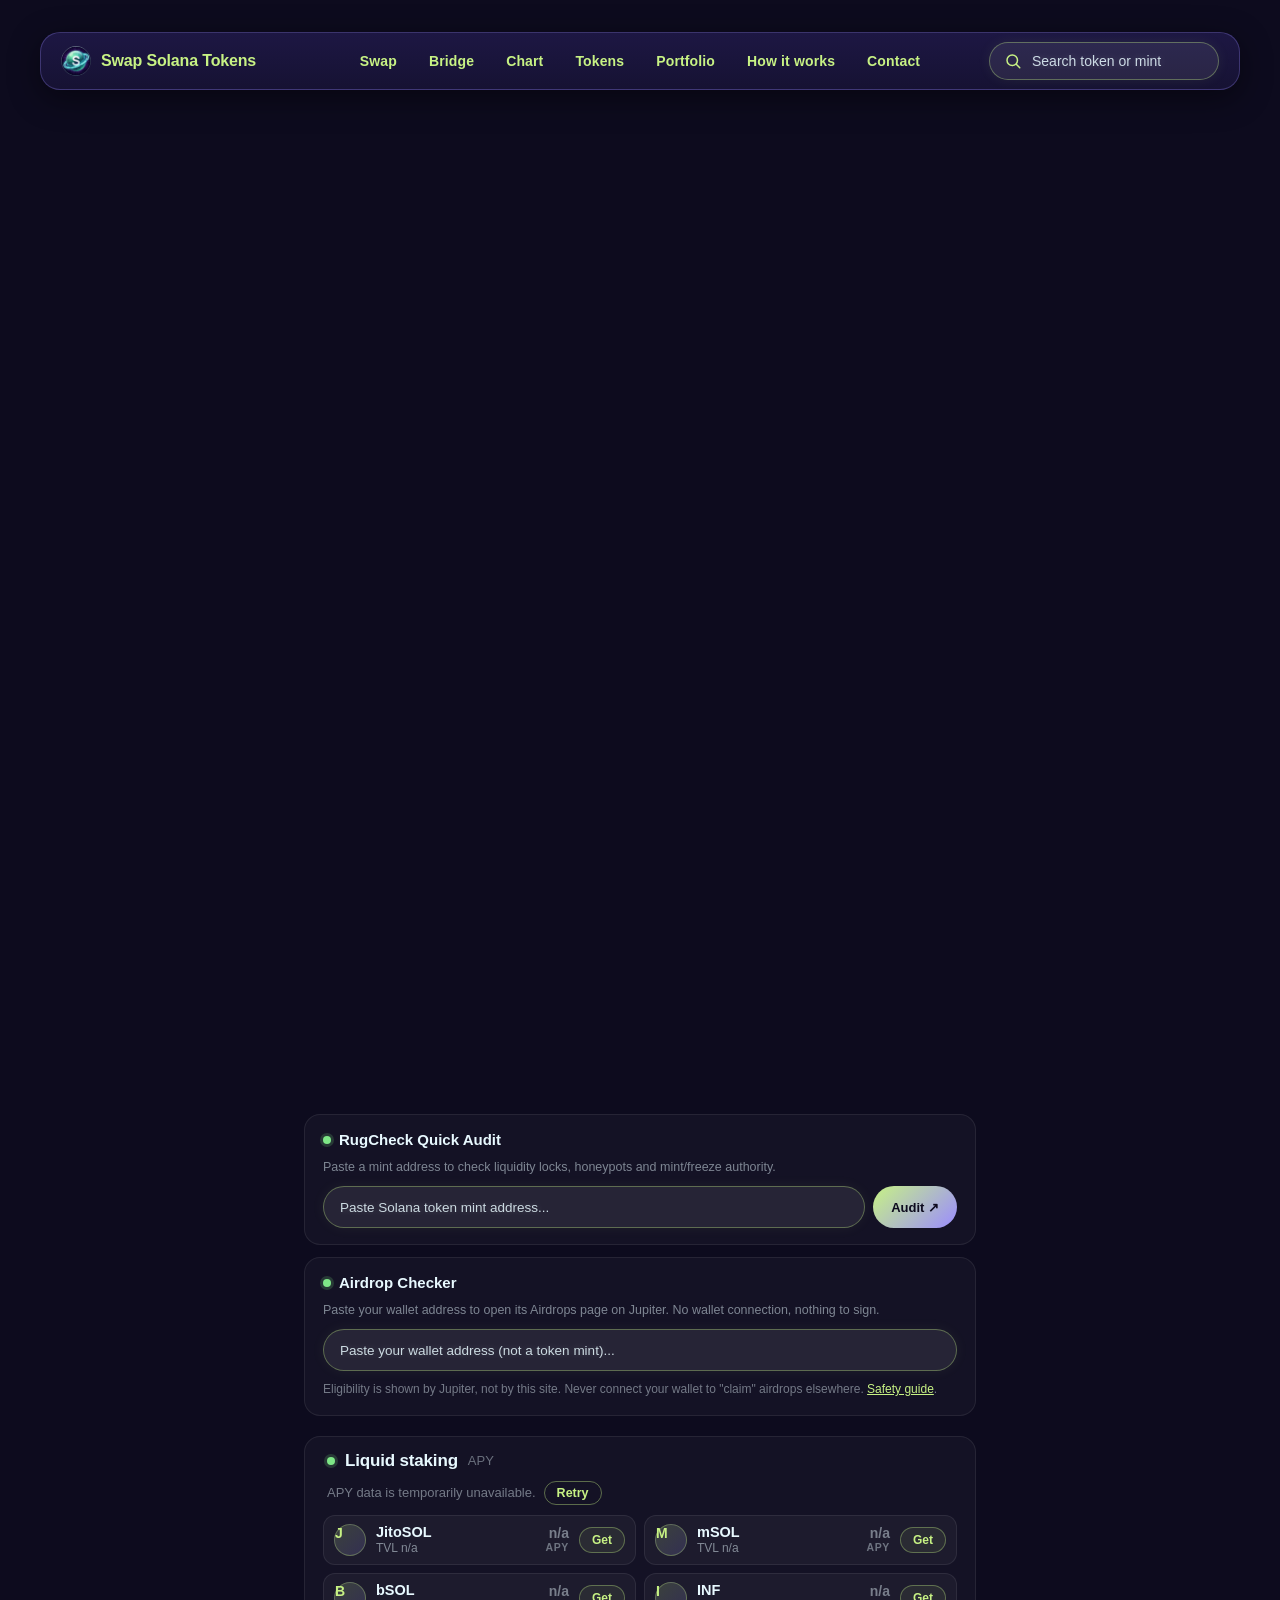
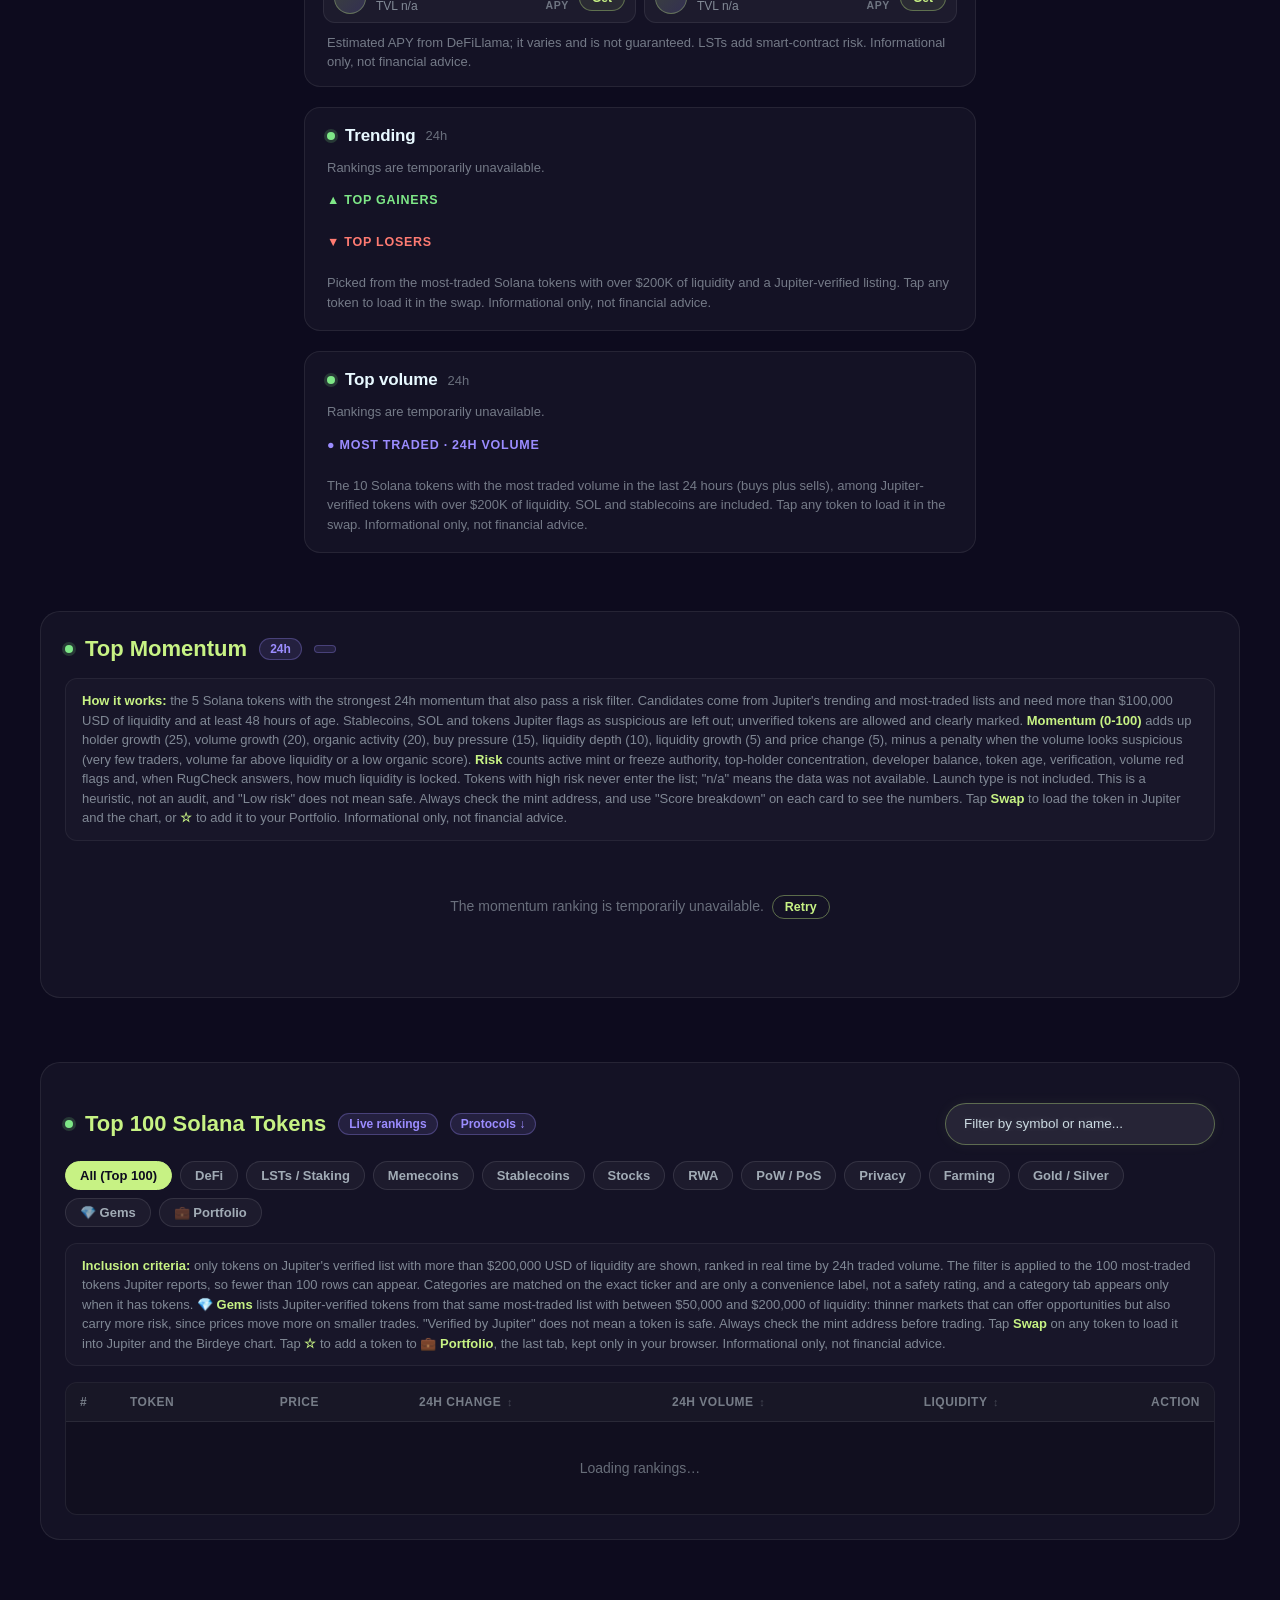
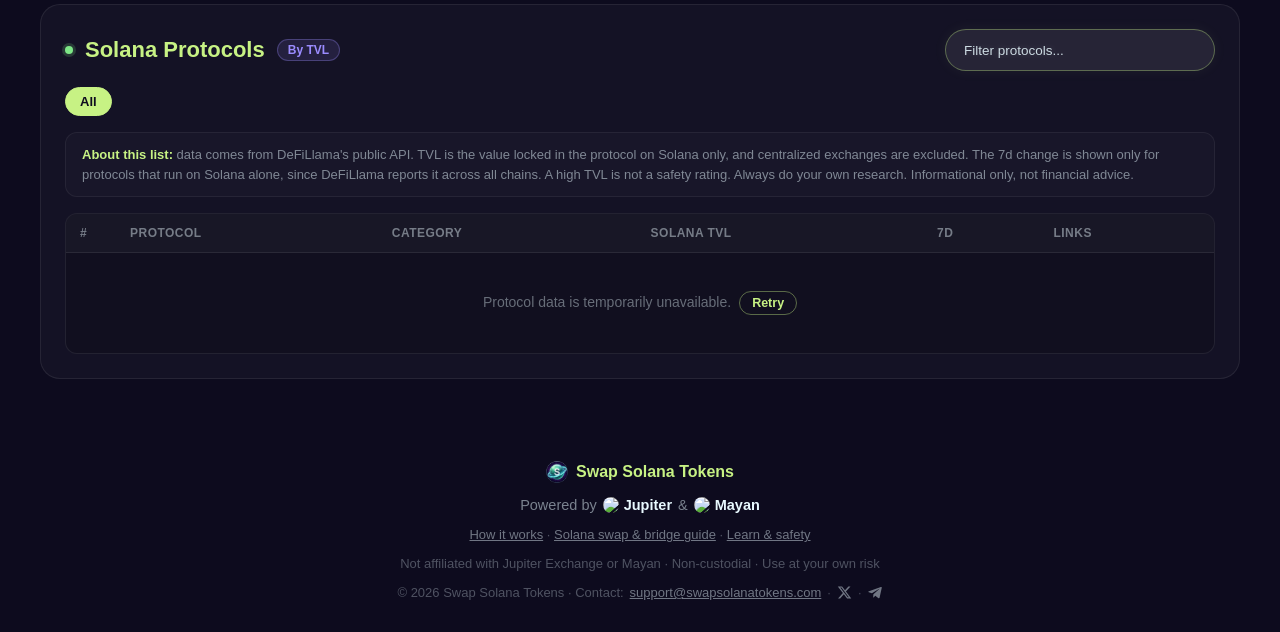
==== commit f0f2abd4: "Add files via upload Upload updated files" ====
--- a/index.html
+++ b/index.html
@@ -52,6 +52,7 @@
     crossorigin="anonymous" defer></script>
   <link rel="stylesheet" href="shared.css?v=3">
   <link rel="stylesheet" href="momentum.css?v=1">
+  <link rel="stylesheet" href="lst.css?v=1">
   <style>
     :root {
       --jupiter-plugin-primary: 199, 242, 132;
@@ -920,10 +921,11 @@
         --side-h: 530px;
         display: grid;
         grid-template-columns: var(--chart-w) calc(480px * var(--swap-scale));
-        /* Row 1 is the chart. Row 2 takes whatever height is left, so the
-           Trending / Top volume panels end on the same line as the last card
-           of the swap column (RugCheck + Airdrop Checker). */
-        grid-template-rows: var(--side-h) 1fr;
+        /* Row 1 is the chart, row 2 the Liquid staking panel (its own height).
+           Row 3 takes whatever height is left, so the Trending / Top volume
+           panels end on the same line as the last card of the swap column
+           (RugCheck + Airdrop Checker). */
+        grid-template-rows: var(--side-h) auto 1fr;
         column-gap: 32px;
         row-gap: 24px;
         justify-content: center;
@@ -932,7 +934,7 @@
       }
       #panel-swap .swap-col {
         grid-column: 2;
-        grid-row: 1 / span 2;
+        grid-row: 1 / span 3;
         width: calc(480px * var(--swap-scale));
         max-width: none;
         flex: none;
@@ -958,12 +960,21 @@
       #panel-swap .chart-frame-wrap { height: auto; flex: 1 1 auto; min-height: 330px; }
       #panel-swap .chart-frame { position: absolute; inset: 0; }
 
+      /* Liquid staking panel: same width as the chart, right under it */
+      #panel-swap .lst-panel {
+        grid-column: 1;
+        grid-row: 2;
+        width: var(--chart-w);
+        max-width: none;
+        flex: none;
+      }
+
       #panel-swap .movers-stack {
         display: grid;
         grid-template-columns: 1fr 1fr;
         gap: 16px;
         grid-column: 1;
-        grid-row: 2;
+        grid-row: 3;
         width: var(--chart-w);
         align-items: stretch;
         align-self: stretch;
@@ -986,9 +997,14 @@
         margin-top: 8px;
         max-width: calc(480px * var(--swap-scale));
       }
-      /* The Airdrop Checker sits right under RugCheck with a normal gap */
+      /* The swap column stretches to the full height of the grid, and the
+         Airdrop Checker (last card) is pushed to the bottom, so it ends on
+         the same line as Trending / Top volume whatever their height is. Any
+         spare height becomes free space between RugCheck and the Airdrop
+         Checker, and the card keeps its compact size. */
+      #panel-swap .swap-col { align-self: stretch; }
       #panel-swap .airdrop-card {
-        margin-top: 0;
+        margin-top: auto;
       }
     }
 
@@ -1006,6 +1022,7 @@
         margin-bottom: calc(680px * (var(--swap-scale) - 1));
       }
       #panel-swap .chart-panel { display: none; }
+      #panel-swap .lst-panel,
       #panel-swap .movers-panel {
         flex: 0 0 calc(480px * var(--swap-scale));
         width: calc(480px * var(--swap-scale));
@@ -1556,7 +1573,7 @@
             <span class="chart-live-dot" aria-hidden="true"></span>
             <span class="rugcheck-title">RugCheck Quick Audit</span>
           </div>
-          <p class="rugcheck-desc">Paste any Solana mint address to audit liquidity locks, honeypot traps, and mint/freeze authority before trading.</p>
+          <p class="rugcheck-desc">Paste a mint address to check liquidity locks, honeypots and mint/freeze authority.</p>
           <div class="rugcheck-form">
             <input type="text" class="rugcheck-input" id="rugcheck-input" placeholder="Paste Solana token mint address..." autocomplete="off" spellcheck="false">
             <button type="button" class="rugcheck-btn" id="rugcheck-btn">Audit ↗</button>
@@ -1571,13 +1588,13 @@
             <span class="chart-live-dot" aria-hidden="true"></span>
             <span class="rugcheck-title">Airdrop Checker</span>
           </div>
-          <p class="rugcheck-desc">Paste your wallet address to open its Airdrops page on Jupiter and see which airdrops it may be eligible for. No wallet connection and nothing to sign: the address stays in your browser until you click the link.</p>
+          <p class="rugcheck-desc">Paste your wallet address to open its Airdrops page on Jupiter. No wallet connection, nothing to sign.</p>
           <div class="rugcheck-form airdrop-form">
             <input type="text" class="rugcheck-input" id="airdrop-input" placeholder="Paste your wallet address (not a token mint)..." autocomplete="off" autocapitalize="off" spellcheck="false" aria-label="Solana wallet address to check for airdrops" aria-describedby="airdrop-msg">
             <a class="rugcheck-btn airdrop-link" id="airdrop-link" target="_blank" rel="noopener noreferrer" hidden>Open on Jupiter ↗</a>
           </div>
           <p class="airdrop-msg" id="airdrop-msg" role="status"></p>
-          <p class="airdrop-safety">Eligibility is shown by Jupiter, not by this site. Never connect your wallet to "claim" an airdrop on any other site. <a href="learn.html#scams">Read the safety guide</a>.</p>
+          <p class="airdrop-safety">Eligibility is shown by Jupiter, not by this site. Never connect your wallet to "claim" airdrops elsewhere. <a href="learn.html#scams">Safety guide</a>.</p>
         </div>
       </div>
 
@@ -1635,6 +1652,22 @@
             </a>
           </div>
         </div>
+      </div>
+
+      <!-- Liquid staking (LST) APY panel: same width as the chart, between the
+           chart and the Trending / Top volume panels. Filled by lst.js (loaded
+           lazily when the panel is about to be seen). -->
+      <div class="lst-panel nav-anchor" id="lst-section">
+        <div class="chart-header">
+          <div class="chart-title-group">
+            <span class="chart-live-dot" aria-hidden="true"></span>
+            <span class="chart-title">Liquid staking</span>
+            <span class="chart-title-sub">APY</span>
+          </div>
+        </div>
+        <p class="lst-status" id="lst-status" role="status">Loading APY…</p>
+        <div class="lst-grid" id="lst-grid"></div>
+        <p class="movers-note lst-note">Estimated APY from DeFiLlama; it varies and is not guaranteed. LSTs add smart-contract risk. Informational only, not financial advice.</p>
       </div>
 
       <div class="movers-stack" id="movers-section">
@@ -1833,9 +1866,10 @@
 
   <!-- nav-search.js runs first (same order as here, both deferred): it moves
        the search box to the top bar on desktop or under the title on phones.
-       momentum.js runs after app.js because it reuses its helpers. -->
+       momentum.js and lst.js run after app.js because they reuse its helpers. -->
   <script src="nav-search.js" defer></script>
   <script src="app.js?v=27" defer></script>
   <script src="momentum.js?v=1" defer></script>
+  <script src="lst.js?v=1" defer></script>
 </body>
 </html>
--- a/lst.css
+++ b/lst.css
@@ -0,0 +1,94 @@
+/* ============================================================
+   lst.css — "Liquid staking" APY panel (index.html)
+   Sits between the chart and the Trending / Top volume panels.
+   Reuses .chart-header, .movers-note, .mover-icon, .top100-swap-btn
+   and .proto-retry from index.html. CSP: style-src 'self' allows this file.
+   ============================================================ */
+
+.lst-panel {
+  width: 100%;
+  display: flex;
+  flex-direction: column;
+  gap: 10px;
+  padding: 14px 18px;
+  background: rgba(255, 255, 255, 0.03);
+  border: 1px solid rgba(255, 255, 255, 0.08);
+  border-radius: 16px;
+}
+.tab-panel .lst-panel { flex: 0 1 480px; }
+
+.lst-panel .chart-header { padding: 0 4px; }
+
+.lst-status {
+  margin: 0;
+  padding: 0 4px;
+  font-size: 13px;
+  line-height: 1.5;
+  color: rgba(232, 249, 255, 0.45);
+}
+.lst-status:empty { display: none; }
+
+.lst-grid {
+  display: grid;
+  grid-template-columns: repeat(2, minmax(0, 1fr));
+  gap: 8px;
+}
+@media (max-width: 520px) {
+  .lst-grid { grid-template-columns: 1fr; }
+}
+
+.lst-card {
+  display: grid;
+  grid-template-columns: auto minmax(0, 1fr) auto auto;
+  align-items: center;
+  gap: 10px;
+  min-width: 0;
+  padding: 8px 10px;
+  background: rgba(255, 255, 255, 0.04);
+  border: 1px solid rgba(255, 255, 255, 0.08);
+  border-radius: 12px;
+}
+.lst-main {
+  display: flex;
+  flex-direction: column;
+  min-width: 0;
+  line-height: 1.2;
+}
+.lst-sym {
+  font-weight: 700;
+  font-size: 14.5px;
+  color: #e8f9ff;
+  overflow: hidden;
+  text-overflow: ellipsis;
+  white-space: nowrap;
+}
+.lst-tvl {
+  font-size: 12px;
+  color: rgba(232, 249, 255, 0.5);
+  font-variant-numeric: tabular-nums;
+  white-space: nowrap;
+}
+.lst-apy {
+  display: flex;
+  flex-direction: column;
+  align-items: flex-end;
+  line-height: 1.1;
+}
+.lst-apy-value {
+  font-size: 16px;
+  font-weight: 700;
+  color: #7ee787;
+  font-variant-numeric: tabular-nums;
+}
+.lst-apy-value.na { color: rgba(232, 249, 255, 0.45); font-size: 14px; }
+.lst-apy-label {
+  font-size: 10.5px;
+  font-weight: 700;
+  letter-spacing: 0.06em;
+  color: rgba(232, 249, 255, 0.4);
+}
+
+.lst-note {
+  font-size: 11.5px;
+  line-height: 1.4;
+}
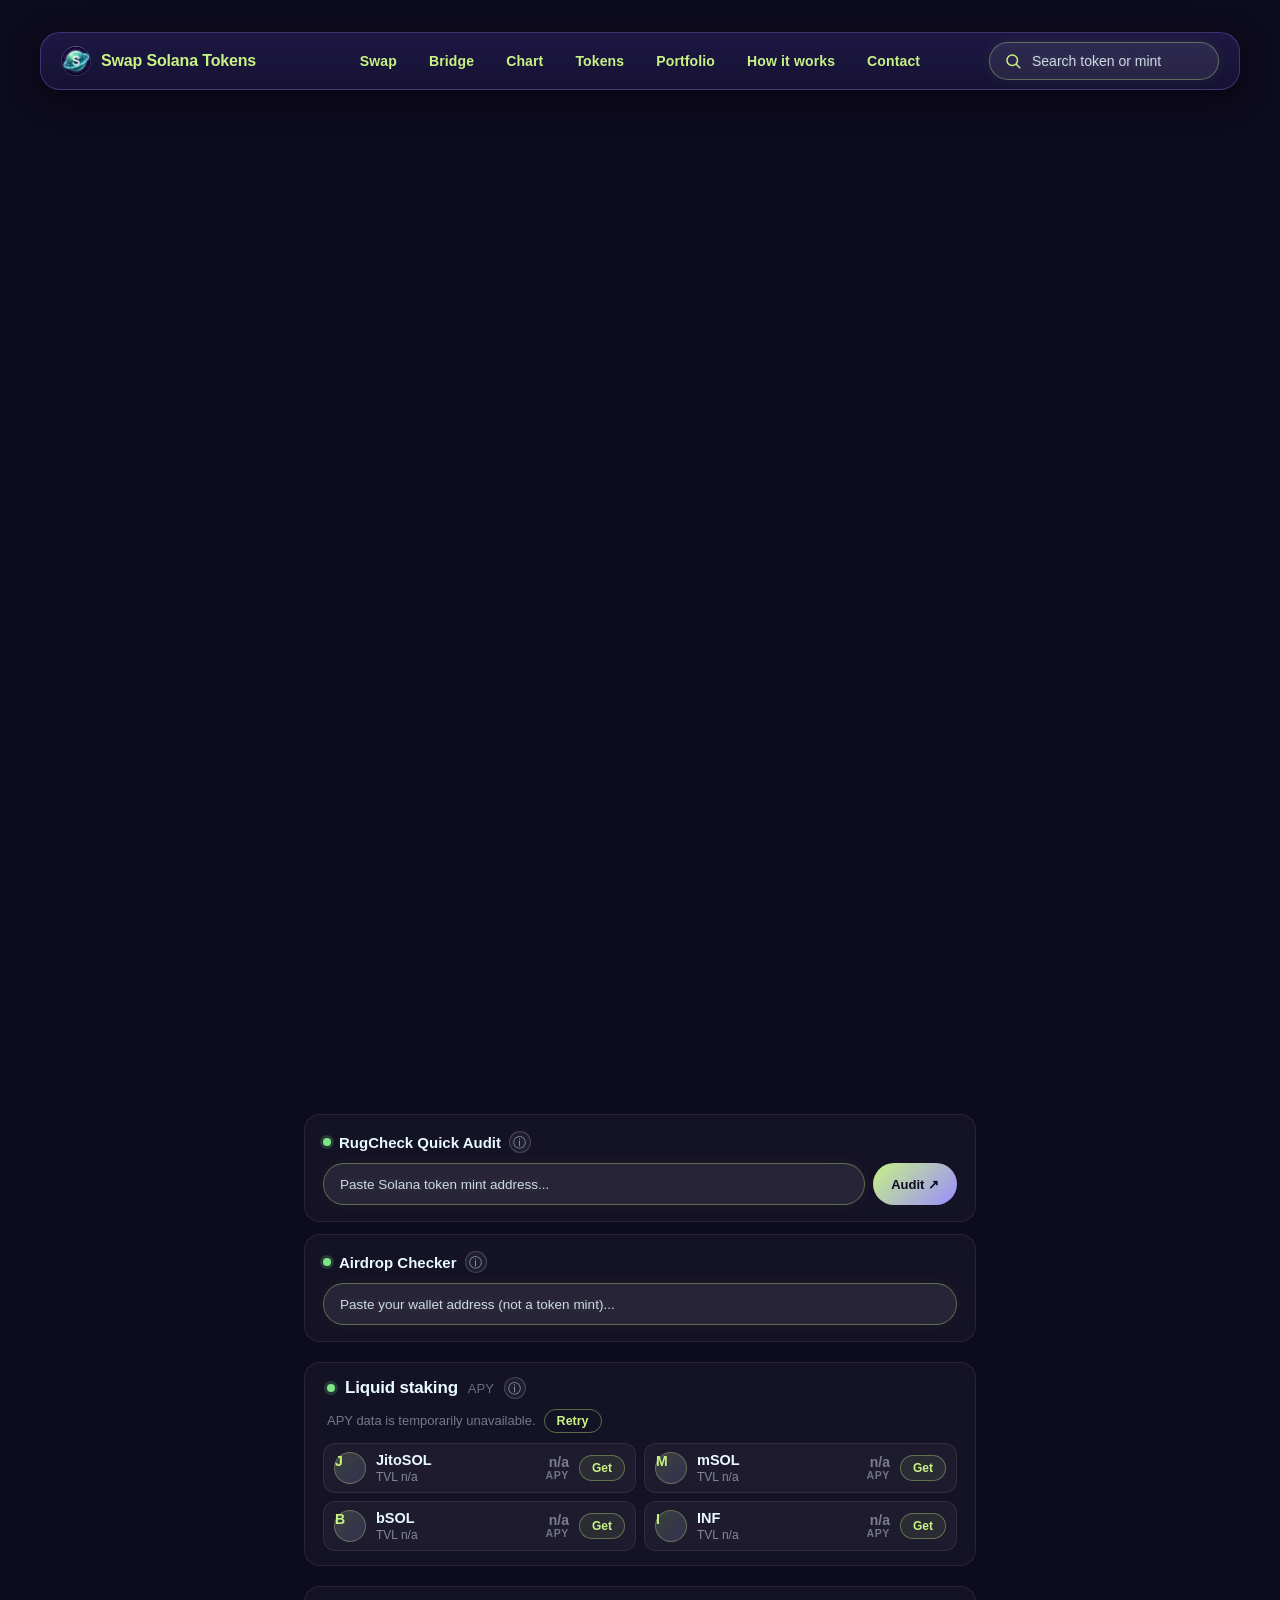
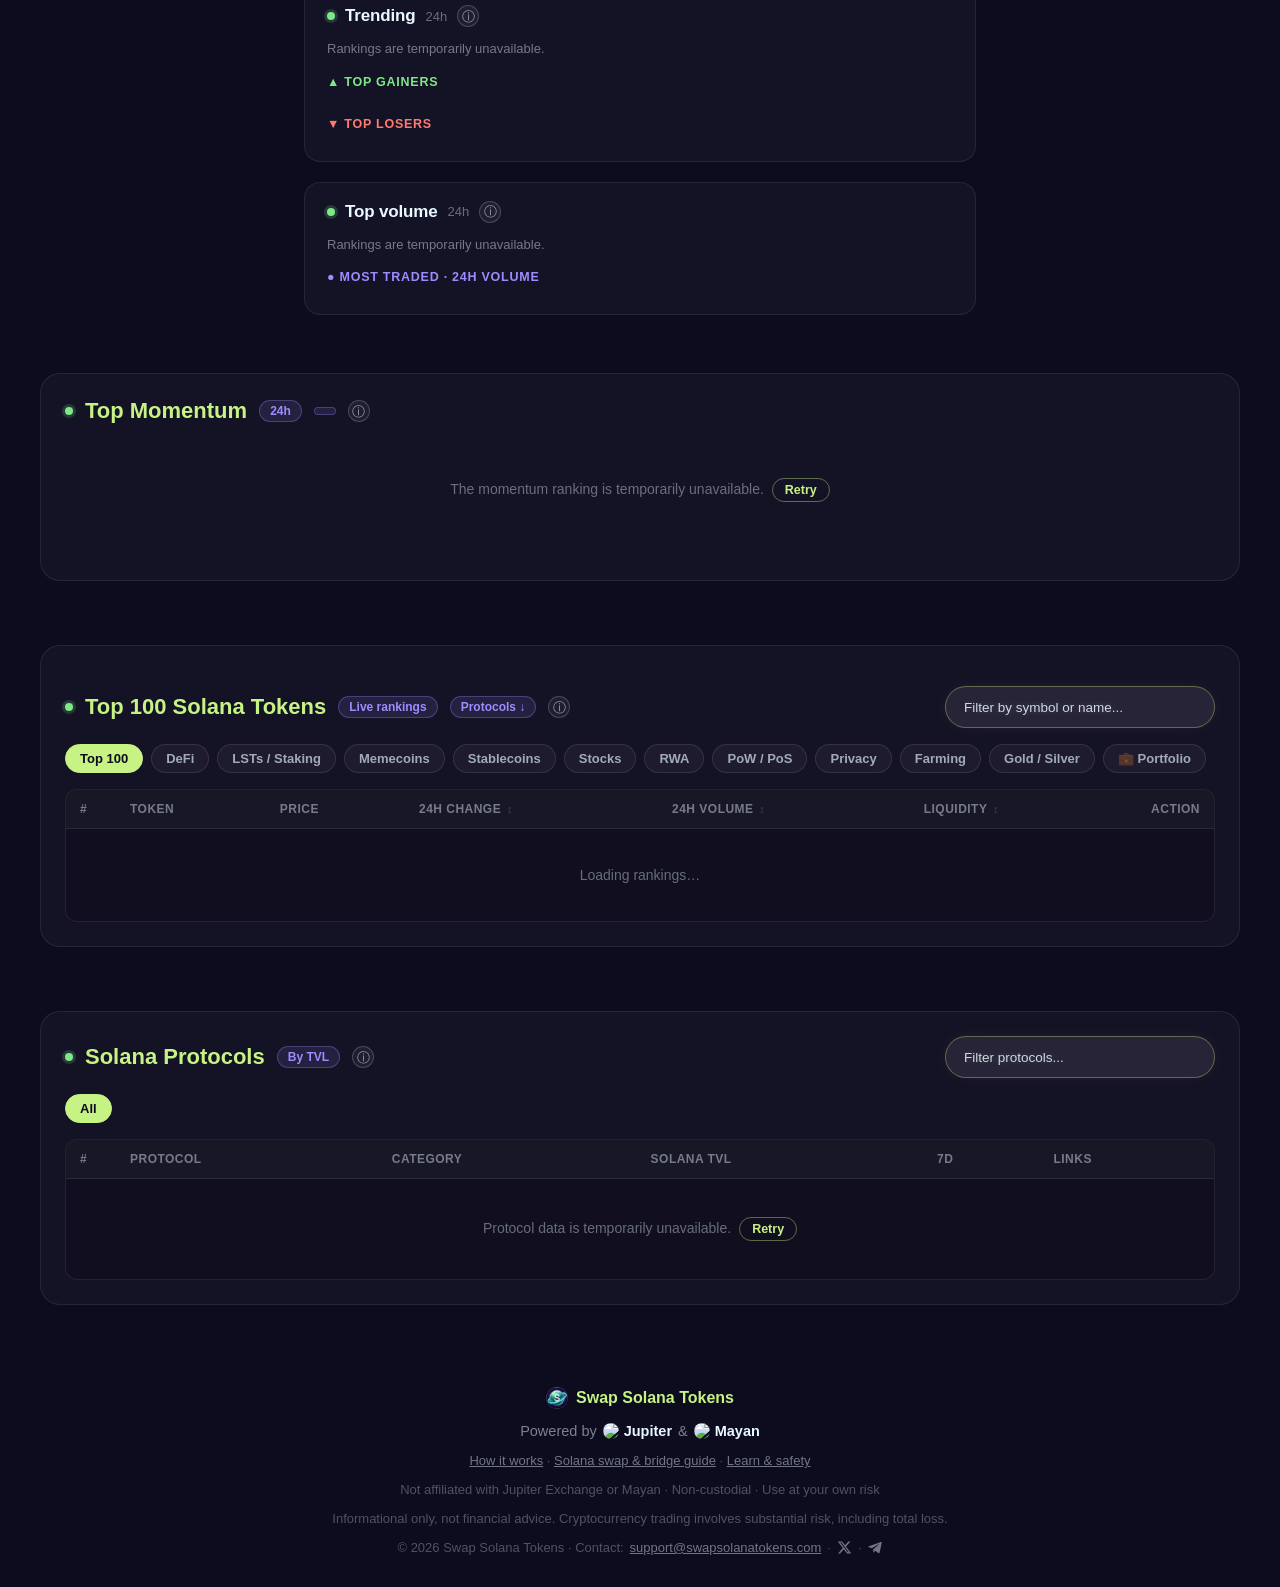
==== commit 38611c2a: "Add files via upload Upload updated files" ====
--- a/index.html
+++ b/index.html
@@ -1466,6 +1466,74 @@
       cursor: pointer;
     }
     .proto-jump { text-decoration: none; }
+
+    /* ---- Info buttons and popup (replace the explanatory texts of the panels) ---- */
+    .info-btn {
+      appearance: none;
+      width: 22px;
+      height: 22px;
+      display: inline-flex;
+      align-items: center;
+      justify-content: center;
+      padding: 0;
+      font-family: inherit;
+      font-size: 13px;
+      line-height: 1;
+      color: rgba(232, 249, 255, 0.6);
+      background: rgba(255, 255, 255, 0.05);
+      border: 1px solid rgba(255, 255, 255, 0.18);
+      border-radius: 50%;
+      cursor: pointer;
+      flex-shrink: 0;
+      transition: all 0.15s ease;
+    }
+    .info-btn:hover, .info-btn:focus-visible {
+      color: #c7f284;
+      border-color: rgba(199, 242, 132, 0.5);
+      background: rgba(199, 242, 132, 0.1);
+      outline: none;
+    }
+    .info-backdrop {
+      position: fixed;
+      inset: 0;
+      z-index: 200;
+      display: flex;
+      align-items: center;
+      justify-content: center;
+      padding: 20px;
+      background: rgba(13, 11, 30, 0.6);
+      -webkit-backdrop-filter: blur(6px);
+      backdrop-filter: blur(6px);
+    }
+    .info-backdrop[hidden] { display: none; }
+    .info-modal {
+      width: 100%;
+      max-width: 460px;
+      max-height: 80vh;
+      overflow-y: auto;
+      background: #14102a;
+      border: 1px solid rgba(155, 140, 255, 0.3);
+      border-radius: 16px;
+      padding: 22px;
+      box-shadow: 0 18px 40px rgba(0, 0, 0, 0.5);
+    }
+    .info-modal h3 { margin: 0 0 10px; font-size: 18px; color: #c7f284; }
+    .info-modal p { margin: 0 0 12px; font-size: 14.5px; line-height: 1.55; color: rgba(232, 249, 255, 0.75); }
+    .info-modal-actions { display: flex; align-items: center; justify-content: space-between; gap: 12px; margin-top: 6px; }
+    .info-modal-actions a { color: #c7f284; font-size: 14px; font-weight: 600; }
+    .info-close {
+      appearance: none;
+      padding: 6px 16px;
+      font-family: inherit;
+      font-size: 13px;
+      font-weight: 700;
+      color: #c7f284;
+      background: rgba(199, 242, 132, 0.08);
+      border: 1px solid rgba(199, 242, 132, 0.35);
+      border-radius: 999px;
+      cursor: pointer;
+    }
+    .info-close:hover { background: #c7f284; color: #0d0b1e; }
   </style>
 </head>
 <body>
@@ -1572,8 +1640,8 @@
           <div class="rugcheck-header">
             <span class="chart-live-dot" aria-hidden="true"></span>
             <span class="rugcheck-title">RugCheck Quick Audit</span>
+            <button type="button" class="info-btn" data-info="rugcheck" aria-label="About RugCheck Quick Audit" title="About RugCheck Quick Audit">ⓘ</button>
           </div>
-          <p class="rugcheck-desc">Paste a mint address to check liquidity locks, honeypots and mint/freeze authority.</p>
           <div class="rugcheck-form">
             <input type="text" class="rugcheck-input" id="rugcheck-input" placeholder="Paste Solana token mint address..." autocomplete="off" spellcheck="false">
             <button type="button" class="rugcheck-btn" id="rugcheck-btn">Audit ↗</button>
@@ -1587,14 +1655,13 @@
           <div class="rugcheck-header">
             <span class="chart-live-dot" aria-hidden="true"></span>
             <span class="rugcheck-title">Airdrop Checker</span>
+            <button type="button" class="info-btn" data-info="airdrop" aria-label="About Airdrop Checker" title="About Airdrop Checker">ⓘ</button>
           </div>
-          <p class="rugcheck-desc">Paste your wallet address to open its Airdrops page on Jupiter. No wallet connection, nothing to sign.</p>
           <div class="rugcheck-form airdrop-form">
             <input type="text" class="rugcheck-input" id="airdrop-input" placeholder="Paste your wallet address (not a token mint)..." autocomplete="off" autocapitalize="off" spellcheck="false" aria-label="Solana wallet address to check for airdrops" aria-describedby="airdrop-msg">
             <a class="rugcheck-btn airdrop-link" id="airdrop-link" target="_blank" rel="noopener noreferrer" hidden>Open on Jupiter ↗</a>
           </div>
           <p class="airdrop-msg" id="airdrop-msg" role="status"></p>
-          <p class="airdrop-safety">Eligibility is shown by Jupiter, not by this site. Never connect your wallet to "claim" airdrops elsewhere. <a href="learn.html#scams">Safety guide</a>.</p>
         </div>
       </div>
 
@@ -1604,6 +1671,7 @@
             <span class="chart-live-dot" aria-hidden="true"></span>
             <span class="chart-title" id="chart-title">SOL</span>
             <span class="chart-title-sub" id="chart-mint">So11…1112</span>
+            <button type="button" class="info-btn" data-info="chart" aria-label="About this chart" title="About this chart">ⓘ</button>
           </div>
           <div class="chart-controls">
             <div class="interval-switch" id="interval-switch" role="group" aria-label="Chart timeframe">
@@ -1614,7 +1682,6 @@
             </div>
           </div>
         </div>
-        <p class="chart-explainer">This chart tracks the token in the Jupiter swap panel next to it. Search a token above, tap one in Top movers, or pick one inside the swap widget, and the candles switch automatically — powered by live pricing from Birdeye. Use 15m / 1H / 4H / 1D to change the timeframe.</p>
         <div class="chart-frame-wrap">
           <span class="chart-frame-loading" id="chart-loading">Loading chart…</span>
           <iframe
@@ -1663,11 +1730,11 @@
             <span class="chart-live-dot" aria-hidden="true"></span>
             <span class="chart-title">Liquid staking</span>
             <span class="chart-title-sub">APY</span>
+            <button type="button" class="info-btn" data-info="lst" aria-label="About Liquid staking APY" title="About Liquid staking APY">ⓘ</button>
           </div>
         </div>
         <p class="lst-status" id="lst-status" role="status">Loading APY…</p>
         <div class="lst-grid" id="lst-grid"></div>
-        <p class="movers-note lst-note">Estimated APY from DeFiLlama; it varies and is not guaranteed. LSTs add smart-contract risk. Informational only, not financial advice.</p>
       </div>
 
       <div class="movers-stack" id="movers-section">
@@ -1677,6 +1744,7 @@
               <span class="chart-live-dot" aria-hidden="true"></span>
               <span class="chart-title">Trending</span>
               <span class="chart-title-sub">24h</span>
+              <button type="button" class="info-btn" data-info="trending" aria-label="About Trending" title="About Trending">ⓘ</button>
             </div>
           </div>
           <p class="movers-status" id="movers-status" role="status">Loading rankings…</p>
@@ -1684,7 +1752,6 @@
           <ol class="movers-list" id="movers-gainers"></ol>
           <p class="movers-group-label down">▼ Top losers</p>
           <ol class="movers-list" id="movers-losers"></ol>
-          <p class="movers-note">Picked from the most-traded Solana tokens with over $200K of liquidity and a Jupiter-verified listing. Tap any token to load it in the swap. Informational only, not financial advice.</p>
         </div>
 
         <div class="movers-panel" id="movers-volume-panel">
@@ -1693,12 +1760,12 @@
               <span class="chart-live-dot" aria-hidden="true"></span>
               <span class="chart-title">Top volume</span>
               <span class="chart-title-sub">24h</span>
+              <button type="button" class="info-btn" data-info="volume" aria-label="About Top volume" title="About Top volume">ⓘ</button>
             </div>
           </div>
           <p class="movers-status" id="volume-status" role="status">Loading rankings…</p>
           <p class="movers-group-label volume">● Most traded · 24h volume</p>
           <ol class="movers-list" id="movers-volume"></ol>
-          <p class="movers-note">The 10 Solana tokens with the most traded volume in the last 24 hours (buys plus sells), among Jupiter-verified tokens with over $200K of liquidity. SOL and stablecoins are included. Tap any token to load it in the swap. Informational only, not financial advice.</p>
         </div>
       </div>
     </div>
@@ -1720,11 +1787,8 @@
         <h2 class="top100-title">Top Momentum</h2>
         <span class="top100-badge">24h</span>
         <span class="top100-badge" id="momentum-updated"></span>
+        <button type="button" class="info-btn" data-info="momentum" aria-label="About Top Momentum" title="About Top Momentum">ⓘ</button>
       </div>
-    </div>
-
-    <div class="top100-criteria">
-      <strong>How it works:</strong> the 5 Solana tokens with the strongest 24h momentum that also pass a risk filter. Candidates come from Jupiter's trending and most-traded lists and need more than $100,000 USD of liquidity and at least 48 hours of age. Stablecoins, SOL and tokens Jupiter flags as suspicious are left out; unverified tokens are allowed and clearly marked. <strong>Momentum (0-100)</strong> adds up holder growth (25), volume growth (20), organic activity (20), buy pressure (15), liquidity depth (10), liquidity growth (5) and price change (5), minus a penalty when the volume looks suspicious (very few traders, volume far above liquidity or a low organic score). <strong>Risk</strong> counts active mint or freeze authority, top-holder concentration, developer balance, token age, verification, volume red flags and, when RugCheck answers, how much liquidity is locked. Tokens with high risk never enter the list; "n/a" means the data was not available. Launch type is not included. This is a heuristic, not an audit, and "Low risk" does not mean safe. Always check the mint address, and use "Score breakdown" on each card to see the numbers. Tap <strong>Swap</strong> to load the token in Jupiter and the chart, or <strong>☆</strong> to add it to your Portfolio. Informational only, not financial advice.
     </div>
 
     <p class="top100-status" id="momentum-status" role="status">Loading ranking…</p>
@@ -1740,16 +1804,17 @@
         <h2 class="top100-title">Top 100 Solana Tokens</h2>
         <span class="top100-badge">Live rankings</span>
         <a class="top100-badge proto-jump" href="#protocols-section">Protocols ↓</a>
+        <button type="button" class="info-btn" data-info="top100" aria-label="About the Top 100" title="About the Top 100">ⓘ</button>
       </div>
       <div class="top100-search-box">
         <input type="text" id="top100-search" class="top100-search-input" placeholder="Filter by symbol or name..." autocomplete="off">
       </div>
     </div>
 
-    <!-- Category tabs: app.js hides any tab (except "All") that has no tokens
+    <!-- Category tabs: app.js hides any tab (except "Top 100") that has no tokens
          at the moment, so empty categories are never shown. -->
     <div class="top100-tabs" role="tablist">
-      <button type="button" class="top100-tab-btn active" data-cat="all">All (Top 100)</button>
+      <button type="button" class="top100-tab-btn active" data-cat="all">Top 100</button>
       <button type="button" class="top100-tab-btn" data-cat="defi">DeFi</button>
       <button type="button" class="top100-tab-btn" data-cat="lst">LSTs / Staking</button>
       <button type="button" class="top100-tab-btn" data-cat="meme">Memecoins</button>
@@ -1760,12 +1825,7 @@
       <button type="button" class="top100-tab-btn" data-cat="privacy">Privacy</button>
       <button type="button" class="top100-tab-btn" data-cat="farming">Farming</button>
       <button type="button" class="top100-tab-btn" data-cat="metals">Gold / Silver</button>
-      <button type="button" class="top100-tab-btn" data-cat="gems">💎 Gems</button>
       <button type="button" class="top100-tab-btn" data-cat="portfolio">💼 Portfolio</button>
-    </div>
-
-    <div class="top100-criteria">
-      <strong>Inclusion criteria:</strong> only tokens on Jupiter's verified list with more than $200,000 USD of liquidity are shown, ranked in real time by 24h traded volume. The filter is applied to the 100 most-traded tokens Jupiter reports, so fewer than 100 rows can appear. Categories are matched on the exact ticker and are only a convenience label, not a safety rating, and a category tab appears only when it has tokens. <strong>💎 Gems</strong> lists Jupiter-verified tokens from that same most-traded list with between $50,000 and $200,000 of liquidity: thinner markets that can offer opportunities but also carry more risk, since prices move more on smaller trades. "Verified by Jupiter" does not mean a token is safe. Always check the mint address before trading. Tap <strong>Swap</strong> on any token to load it into Jupiter and the Birdeye chart. Tap <strong>☆</strong> to add a token to <strong>💼 Portfolio</strong>, the last tab, kept only in your browser. Informational only, not financial advice.
     </div>
 
     <div class="top100-table-wrap">
@@ -1794,6 +1854,7 @@
         <span class="chart-live-dot" aria-hidden="true"></span>
         <h2 class="top100-title">Solana Protocols</h2>
         <span class="top100-badge">By TVL</span>
+        <button type="button" class="info-btn" data-info="protocols" aria-label="About Solana Protocols" title="About Solana Protocols">ⓘ</button>
       </div>
       <div class="top100-search-box">
         <input type="text" id="protocols-search" class="top100-search-input" placeholder="Filter protocols..." autocomplete="off" aria-label="Filter Solana protocols by name or category">
@@ -1802,10 +1863,6 @@
 
     <div class="top100-tabs" id="protocols-tabs">
       <button type="button" class="proto-tab-btn active" data-cat="all">All</button>
-    </div>
-
-    <div class="top100-criteria">
-      <strong>About this list:</strong> data comes from DeFiLlama's public API. TVL is the value locked in the protocol on Solana only, and centralized exchanges are excluded. The 7d change is shown only for protocols that run on Solana alone, since DeFiLlama reports it across all chains. A high TVL is not a safety rating. Always do your own research. Informational only, not financial advice.
     </div>
 
     <div class="top100-table-wrap">
@@ -1846,6 +1903,7 @@
     </div>
     <p class="footer-copy"><a href="how-it-works.html" class="footer-contact-email">How it works</a> · <a href="swap-and-bridge-guide.html" class="footer-contact-email">Solana swap &amp; bridge guide</a> · <a href="learn.html" class="footer-contact-email">Learn &amp; safety</a></p>
     <p class="footer-copy">Not affiliated with Jupiter Exchange or Mayan · Non-custodial · Use at your own risk</p>
+    <p class="footer-copy">Informational only, not financial advice. Cryptocurrency trading involves substantial risk, including total loss.</p>
     <p class="footer-copy footer-contact-line">
       © 2026 Swap Solana Tokens · Contact:
       <a href="mailto:support@swapsolanatokens.com" class="footer-contact-email">support@swapsolanatokens.com</a>
@@ -1868,8 +1926,8 @@
        the search box to the top bar on desktop or under the title on phones.
        momentum.js and lst.js run after app.js because they reuse its helpers. -->
   <script src="nav-search.js" defer></script>
-  <script src="app.js?v=27" defer></script>
+  <script src="app.js?v=31" defer></script>
   <script src="momentum.js?v=1" defer></script>
-  <script src="lst.js?v=1" defer></script>
+  <script src="lst.js?v=4" defer></script>
 </body>
 </html>
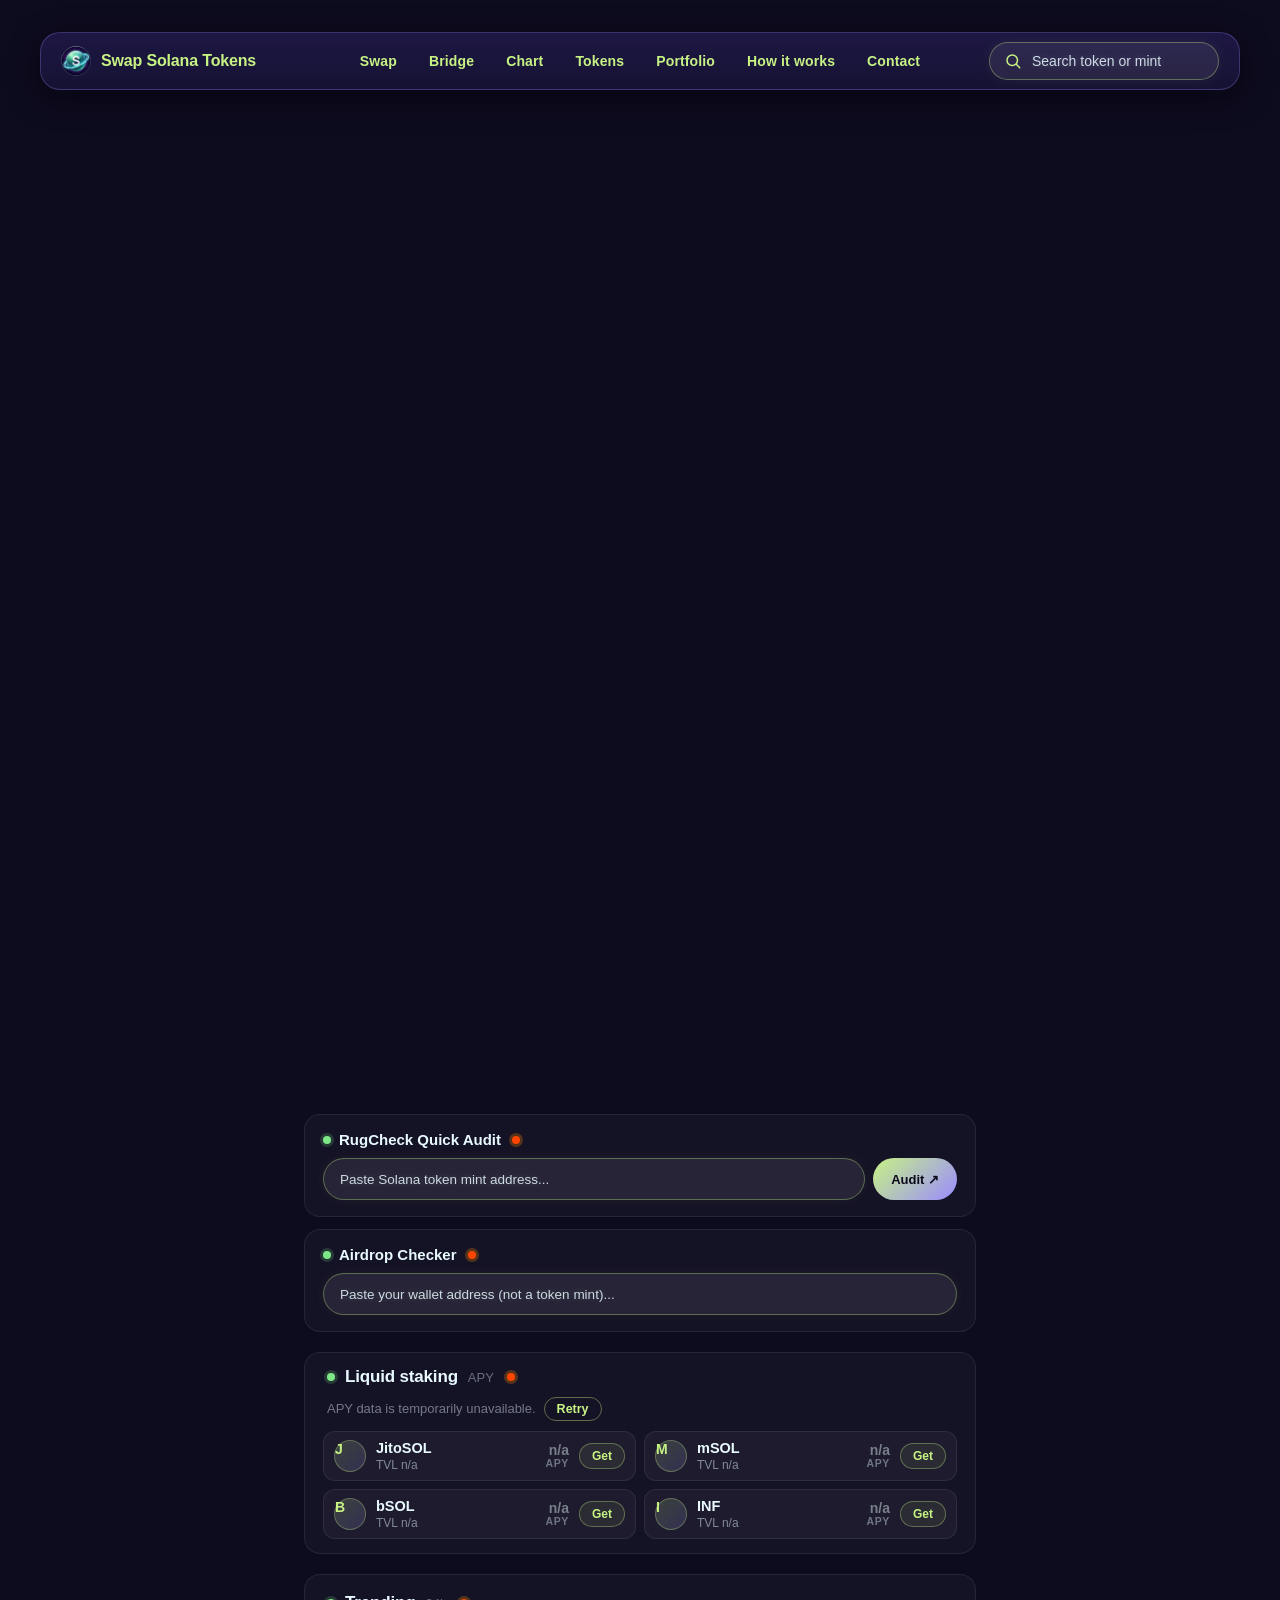
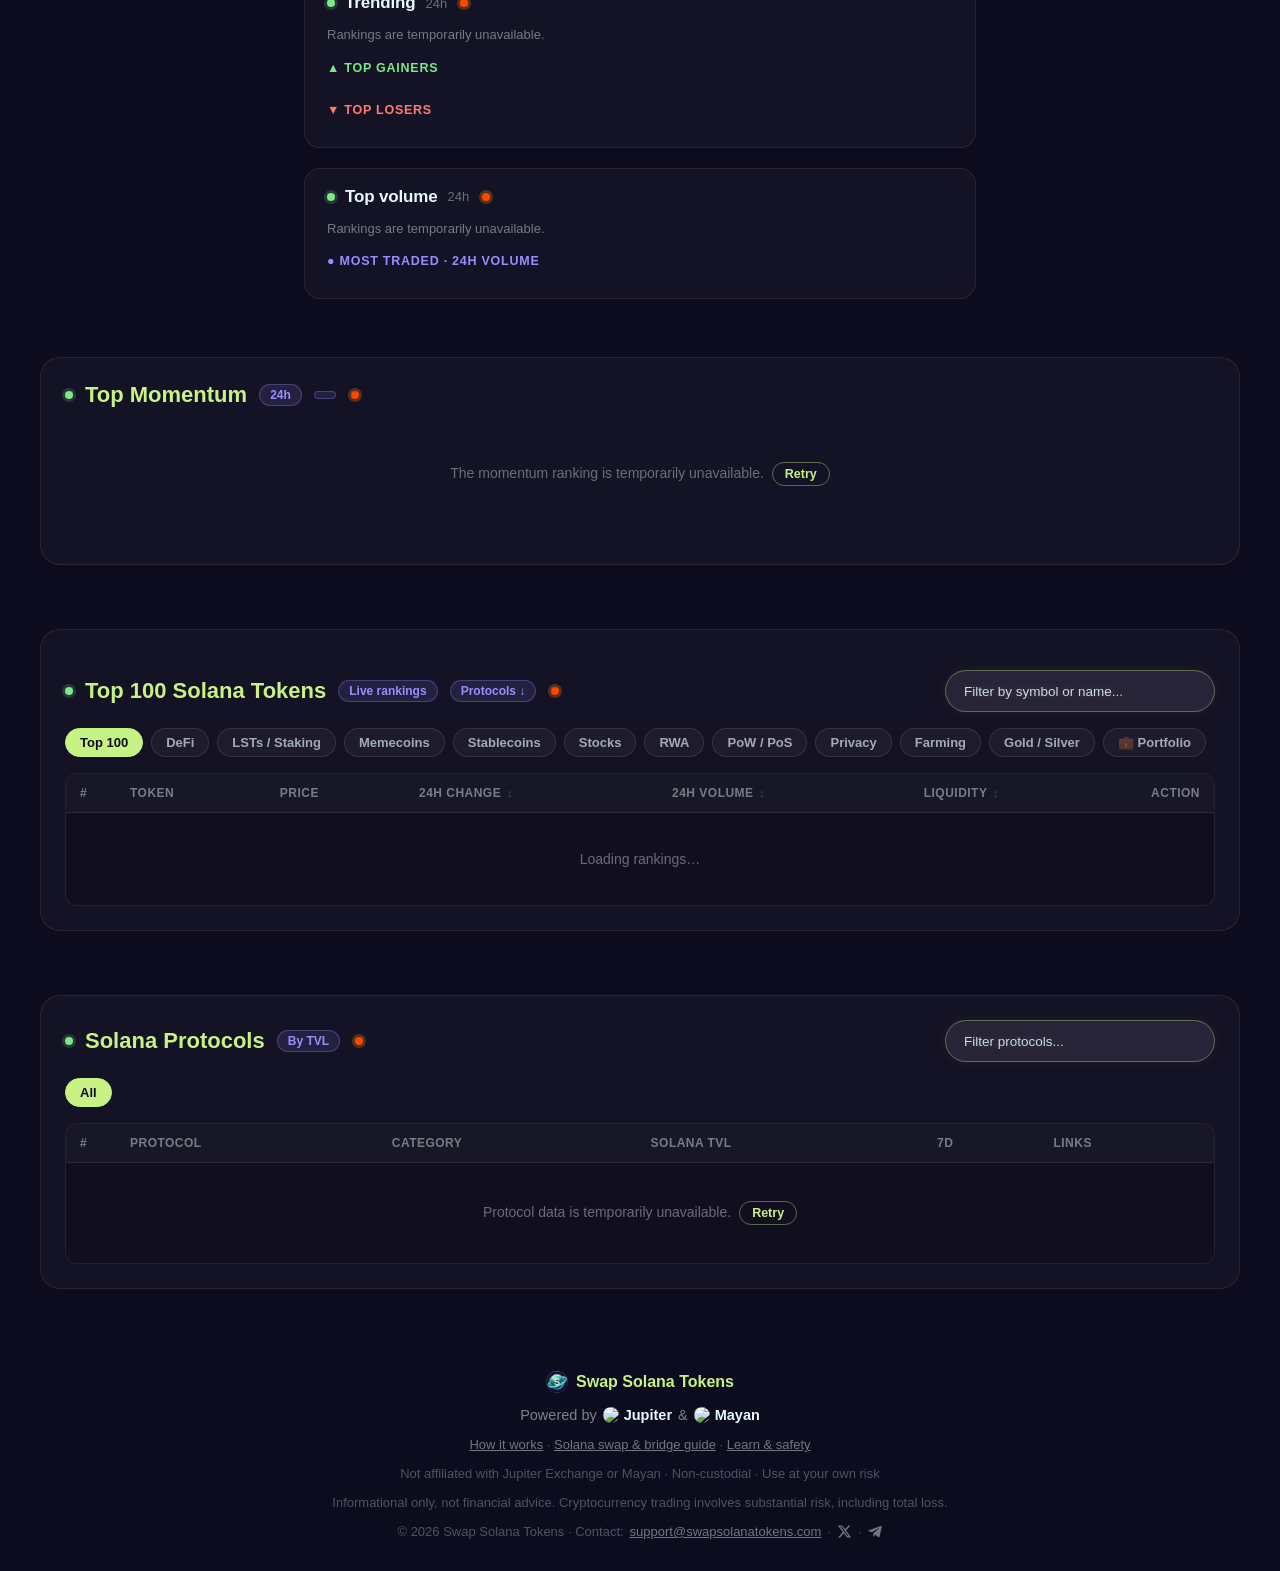
==== commit 33d8053e: "Add files via upload Upload updated file" ====
--- a/index.html
+++ b/index.html
@@ -1467,30 +1467,36 @@
     }
     .proto-jump { text-decoration: none; }
 
-    /* ---- Info buttons and popup (replace the explanatory texts of the panels) ---- */
+    /* ---- Info buttons and popup (replace the explanatory texts of the panels) ----
+       The button is a solid, fixed bright-orange dot with the same size as the
+       green live dot (8px + 3px ring). The invisible ::after enlarges the tap
+       area so it is still easy to press on a phone. */
     .info-btn {
       appearance: none;
-      width: 22px;
-      height: 22px;
-      display: inline-flex;
-      align-items: center;
-      justify-content: center;
+      position: relative;
+      width: 8px;
+      height: 8px;
+      display: inline-block;
       padding: 0;
-      font-family: inherit;
-      font-size: 13px;
-      line-height: 1;
-      color: rgba(232, 249, 255, 0.6);
-      background: rgba(255, 255, 255, 0.05);
-      border: 1px solid rgba(255, 255, 255, 0.18);
+      margin: 0 3px;
+      font-size: 0;
+      color: transparent;
+      background: #FF4500;
+      border: none;
       border-radius: 50%;
+      box-shadow: 0 0 0 3px rgba(255, 138, 0, 0.28);
       cursor: pointer;
       flex-shrink: 0;
-      transition: all 0.15s ease;
+      animation: none;
+    }
+    .info-btn::after {
+      content: "";
+      position: absolute;
+      inset: -10px;
     }
     .info-btn:hover, .info-btn:focus-visible {
-      color: #c7f284;
-      border-color: rgba(199, 242, 132, 0.5);
-      background: rgba(199, 242, 132, 0.1);
+      background: #ffa033;
+      box-shadow: 0 0 0 3px rgba(255, 160, 51, 0.45);
       outline: none;
     }
     .info-backdrop {
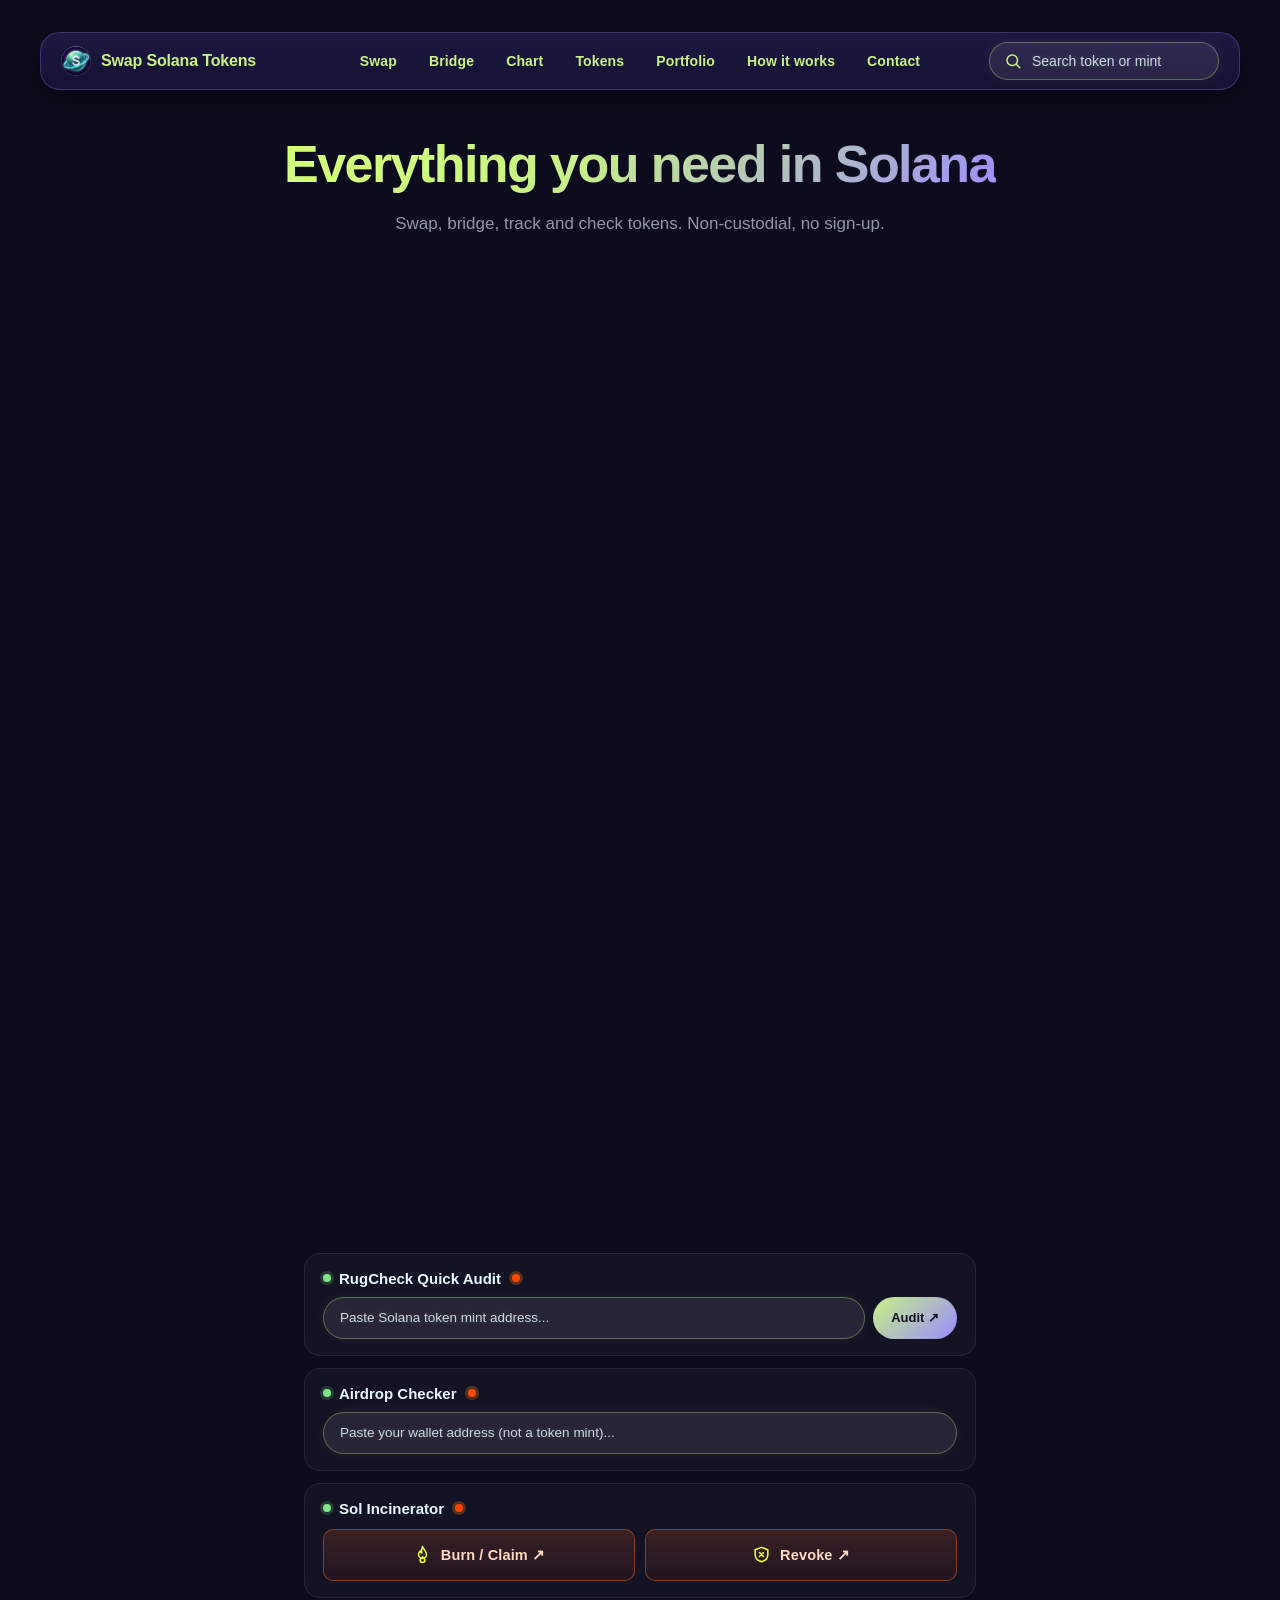
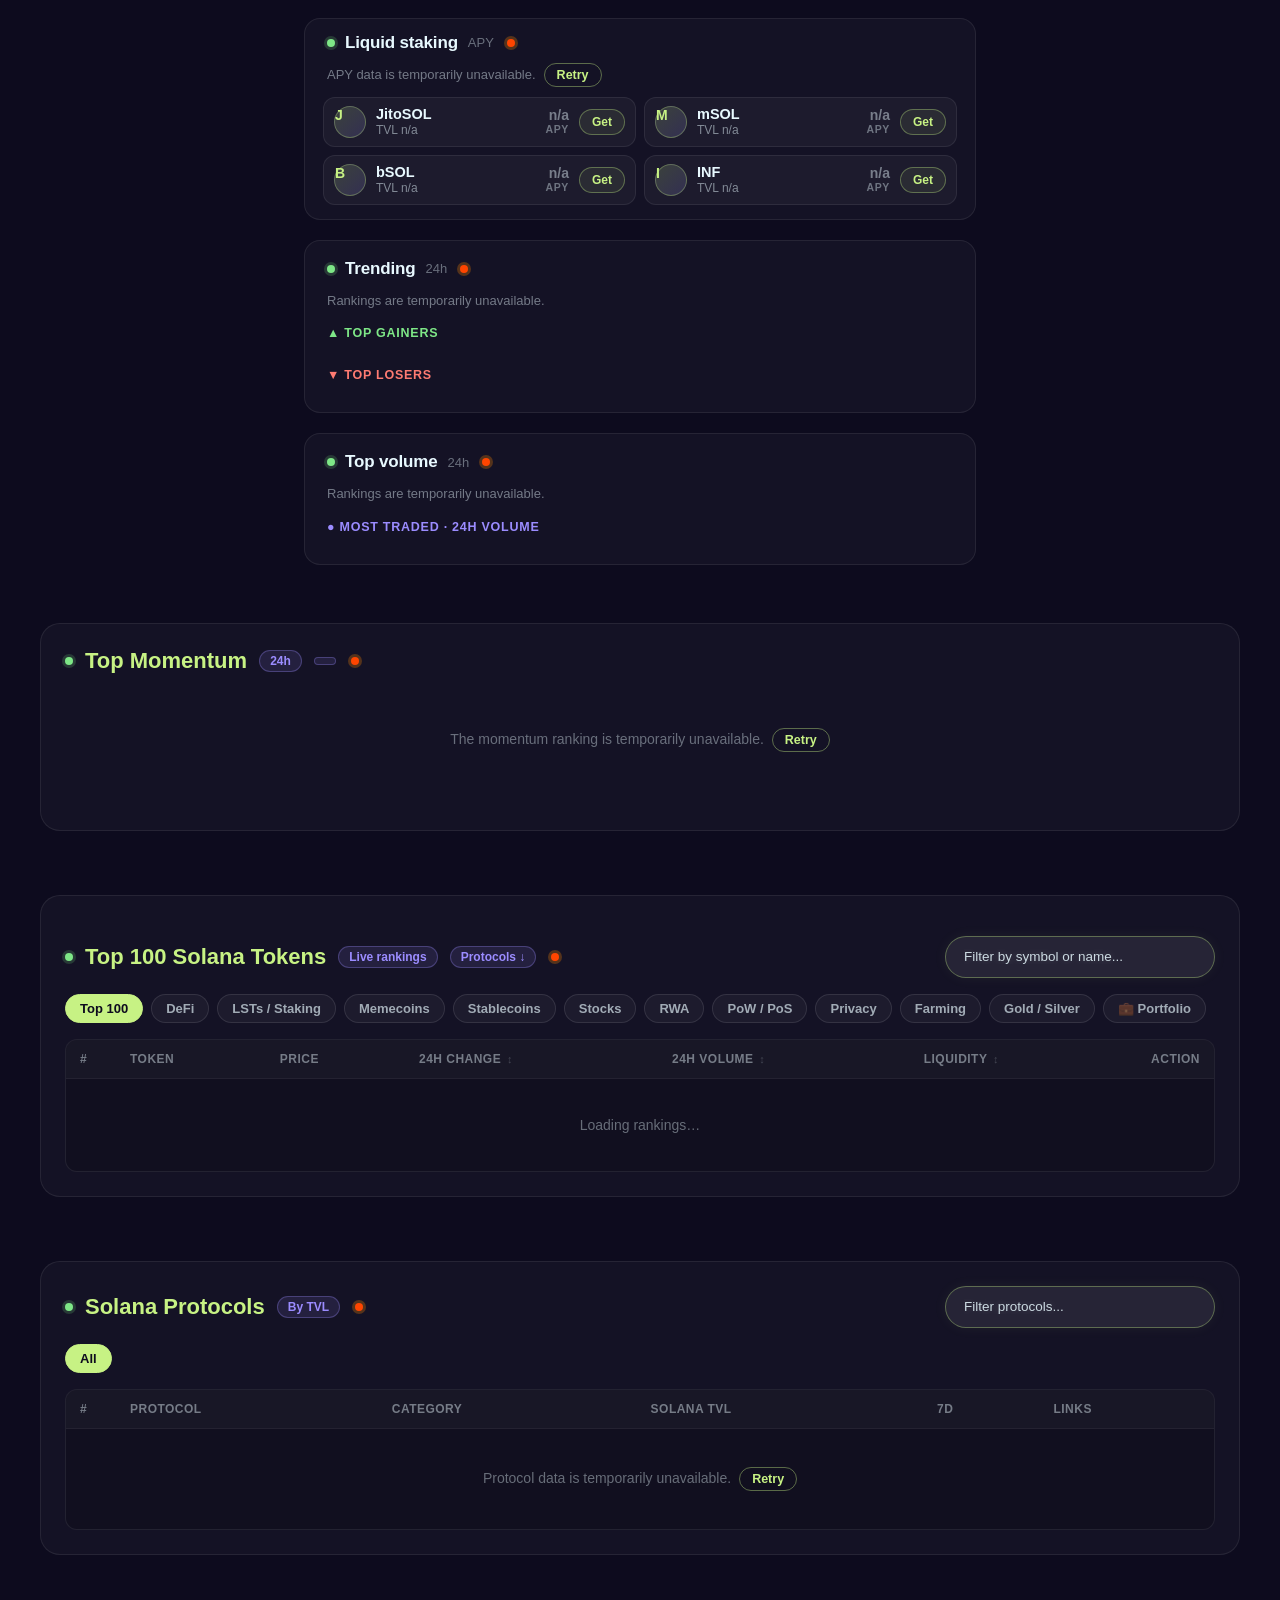
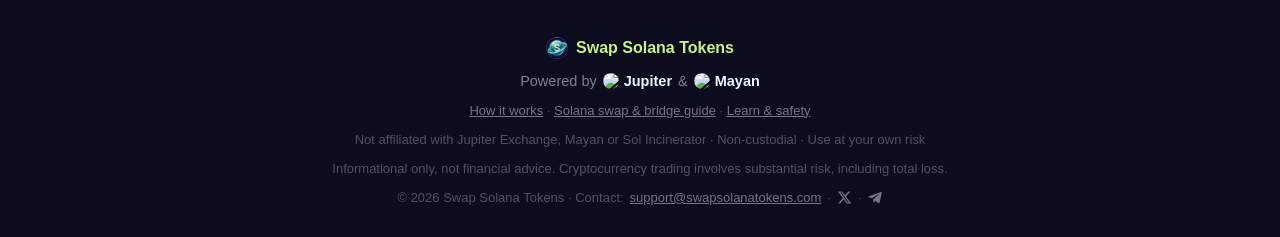
==== commit 82fb02ed: "Add files via upload Upload updated files" ====
--- a/index.html
+++ b/index.html
@@ -53,6 +53,7 @@
   <link rel="stylesheet" href="shared.css?v=3">
   <link rel="stylesheet" href="momentum.css?v=1">
   <link rel="stylesheet" href="lst.css?v=1">
+  <link rel="stylesheet" href="welcome.css?v=1">
   <style>
     :root {
       --jupiter-plugin-primary: 199, 242, 132;
@@ -924,7 +925,7 @@
         /* Row 1 is the chart, row 2 the Liquid staking panel (its own height).
            Row 3 takes whatever height is left, so the Trending / Top volume
            panels end on the same line as the last card of the swap column
-           (RugCheck + Airdrop Checker). */
+           (RugCheck, Airdrop Checker and Sol Incinerator). */
         grid-template-rows: var(--side-h) auto 1fr;
         column-gap: 32px;
         row-gap: 24px;
@@ -998,12 +999,12 @@
         max-width: calc(480px * var(--swap-scale));
       }
       /* The swap column stretches to the full height of the grid, and the
-         Airdrop Checker (last card) is pushed to the bottom, so it ends on
-         the same line as Trending / Top volume whatever their height is. Any
-         spare height becomes free space between RugCheck and the Airdrop
-         Checker, and the card keeps its compact size. */
+         Sol Incinerator card (last card) is pushed to the bottom, so it ends
+         on the same line as Trending / Top volume whatever their height is.
+         Any spare height becomes free space between the Airdrop Checker and
+         the Sol Incinerator card, and the cards keep their compact size. */
       #panel-swap .swap-col { align-self: stretch; }
-      #panel-swap .airdrop-card {
+      #panel-swap .incin-card {
         margin-top: auto;
       }
     }
@@ -1618,6 +1619,14 @@
   <div id="page-search-slot"></div>
   <p class="search-notice" id="search-notice" role="status"></p>
 
+  <!-- Welcome headline (styles in welcome.css). On phones only the title is
+       shown, smaller, so the swap stays near the top. The page's only h1 is
+       still "Swap Solana Tokens" above. -->
+  <div class="welcome">
+    <h2 class="welcome-title">Everything you need in Solana</h2>
+    <p class="welcome-sub">Swap, bridge, track and check tokens. Non-custodial, no sign-up.</p>
+  </div>
+
   <div class="tabs-area" id="tabs-area">
     <div class="tab-panel" id="panel-swap" role="tabpanel" aria-labelledby="tab-swap">
       <div class="swap-col nav-anchor" id="swap-section">
@@ -1668,6 +1677,31 @@
             <a class="rugcheck-btn airdrop-link" id="airdrop-link" target="_blank" rel="noopener noreferrer" hidden>Open on Jupiter ↗</a>
           </div>
           <p class="airdrop-msg" id="airdrop-msg" role="status"></p>
+        </div>
+
+        <!-- Sol Incinerator card: two plain external links, no integration,
+             nothing is requested or stored by this site. Styles in
+             welcome.css, popup text in incinerator.js. -->
+        <div class="incin-card" id="incin-card">
+          <div class="rugcheck-header">
+            <span class="chart-live-dot" aria-hidden="true"></span>
+            <span class="rugcheck-title">Sol Incinerator</span>
+            <button type="button" class="info-btn" data-info="incinerator" aria-label="About Sol Incinerator" title="About Sol Incinerator">ⓘ</button>
+          </div>
+          <div class="incin-links">
+            <a class="incin-link" href="https://sol-incinerator.com/" target="_blank" rel="noopener noreferrer">
+              <svg viewBox="0 0 24 24" fill="none" stroke="currentColor" stroke-width="2" stroke-linecap="round" stroke-linejoin="round" aria-hidden="true">
+                <path d="M12 2c1 3.5 5 5.5 5 10a5 5 0 0 1-10 0c0-2 1-3.2 2-4.2.3 1.2 1 2 2 2.2C10.5 7.5 11 4.5 12 2z"/><path d="M12 22a3 3 0 0 0 3-3c0-1.5-1.5-2.5-3-4-1.5 1.5-3 2.5-3 4a3 3 0 0 0 3 3z"/>
+              </svg>
+              Burn / Claim ↗
+            </a>
+            <a class="incin-link" href="https://sol-incinerator.com/revoke" target="_blank" rel="noopener noreferrer">
+              <svg viewBox="0 0 24 24" fill="none" stroke="currentColor" stroke-width="2" stroke-linecap="round" stroke-linejoin="round" aria-hidden="true">
+                <path d="M12 3l8 3v6c0 5-3.5 8-8 9-4.5-1-8-4-8-9V6l8-3z"/><path d="M9.5 9.5l5 5M14.5 9.5l-5 5"/>
+              </svg>
+              Revoke ↗
+            </a>
+          </div>
         </div>
       </div>
 
@@ -1908,7 +1942,7 @@
       </a>
     </div>
     <p class="footer-copy"><a href="how-it-works.html" class="footer-contact-email">How it works</a> · <a href="swap-and-bridge-guide.html" class="footer-contact-email">Solana swap &amp; bridge guide</a> · <a href="learn.html" class="footer-contact-email">Learn &amp; safety</a></p>
-    <p class="footer-copy">Not affiliated with Jupiter Exchange or Mayan · Non-custodial · Use at your own risk</p>
+    <p class="footer-copy">Not affiliated with Jupiter Exchange, Mayan or Sol Incinerator · Non-custodial · Use at your own risk</p>
     <p class="footer-copy">Informational only, not financial advice. Cryptocurrency trading involves substantial risk, including total loss.</p>
     <p class="footer-copy footer-contact-line">
       © 2026 Swap Solana Tokens · Contact:
@@ -1930,10 +1964,12 @@
 
   <!-- nav-search.js runs first (same order as here, both deferred): it moves
        the search box to the top bar on desktop or under the title on phones.
-       momentum.js and lst.js run after app.js because they reuse its helpers. -->
+       momentum.js, lst.js and incinerator.js run after app.js because they
+       reuse its globals. -->
   <script src="nav-search.js" defer></script>
   <script src="app.js?v=31" defer></script>
   <script src="momentum.js?v=1" defer></script>
   <script src="lst.js?v=4" defer></script>
+  <script src="incinerator.js?v=1" defer></script>
 </body>
 </html>
--- a/welcome.css
+++ b/welcome.css
@@ -0,0 +1,106 @@
+/* ============================================================
+   welcome.css: welcome headline + Sol Incinerator card (index.html)
+   CSP: style-src 'self' already allows this file.
+   ============================================================ */
+
+/* ---- Welcome headline (between the menu bar and the swap / chart) ---- */
+.welcome {
+  width: 100%;
+  max-width: 900px;
+  margin: 18px auto -8px;
+  display: flex;
+  flex-direction: column;
+  align-items: center;
+  gap: 8px;
+  text-align: center;
+}
+.welcome-title {
+  margin: 0;
+  font-size: clamp(34px, 4.6vw, 52px);
+  font-weight: 800;
+  line-height: 1.25;
+  padding-bottom: 0.12em;
+  letter-spacing: -0.03em;
+  background: linear-gradient(135deg, #d4ff7a 10%, #c7f284 40%, #9b8cff 100%);
+  -webkit-background-clip: text;
+  background-clip: text;
+  color: transparent;
+  -webkit-text-fill-color: transparent;
+  text-wrap: balance;
+}
+.welcome-sub {
+  margin: 0;
+  font-size: 17px;
+  line-height: 1.5;
+  color: rgba(232, 249, 255, 0.6);
+  text-wrap: balance;
+}
+/* Phones: only a smaller title, so the swap does not move far down */
+@media (max-width: 640px) {
+  .welcome {
+    margin: 0 auto -10px;
+  }
+  .welcome-title {
+    font-size: 21px;
+    letter-spacing: -0.02em;
+  }
+  .welcome-sub {
+    display: none;
+  }
+}
+
+/* ---- Sol Incinerator card: two plain link buttons, nothing else ---- */
+.incin-card {
+  width: 100%;
+  background: rgba(255, 255, 255, 0.03);
+  border: 1px solid rgba(255, 255, 255, 0.08);
+  border-radius: 16px;
+  padding: 16px 18px;
+  display: flex;
+  flex-direction: column;
+  gap: 12px;
+}
+.incin-links {
+  display: grid;
+  grid-template-columns: 1fr 1fr;
+  gap: 10px;
+}
+@media (max-width: 380px) {
+  .incin-links { grid-template-columns: 1fr; }
+}
+.incin-link {
+  display: flex;
+  align-items: center;
+  justify-content: center;
+  gap: 9px;
+  height: 52px;
+  padding: 0 14px;
+  color: #ffd9c2;
+  font-size: 14.5px;
+  font-weight: 700;
+  letter-spacing: 0.01em;
+  text-decoration: none;
+  white-space: nowrap;
+  background: linear-gradient(180deg, rgba(255, 106, 26, 0.16), rgba(255, 69, 0, 0.06));
+  border: 1px solid rgba(255, 106, 26, 0.45);
+  border-radius: 10px;
+  transition: background 0.15s ease, border-color 0.15s ease, color 0.15s ease, box-shadow 0.15s ease;
+}
+.incin-link:hover,
+.incin-link:focus-visible {
+  color: #ffffff;
+  background: linear-gradient(180deg, rgba(255, 106, 26, 0.34), rgba(255, 69, 0, 0.16));
+  border-color: rgba(255, 140, 66, 0.9);
+  box-shadow: 0 0 18px rgba(255, 106, 26, 0.28);
+  outline: none;
+}
+.incin-link svg {
+  width: 19px;
+  height: 19px;
+  flex-shrink: 0;
+  color: #e4ff3a;
+}
+.incin-link:hover svg,
+.incin-link:focus-visible svg {
+  color: #f3ff8a;
+}
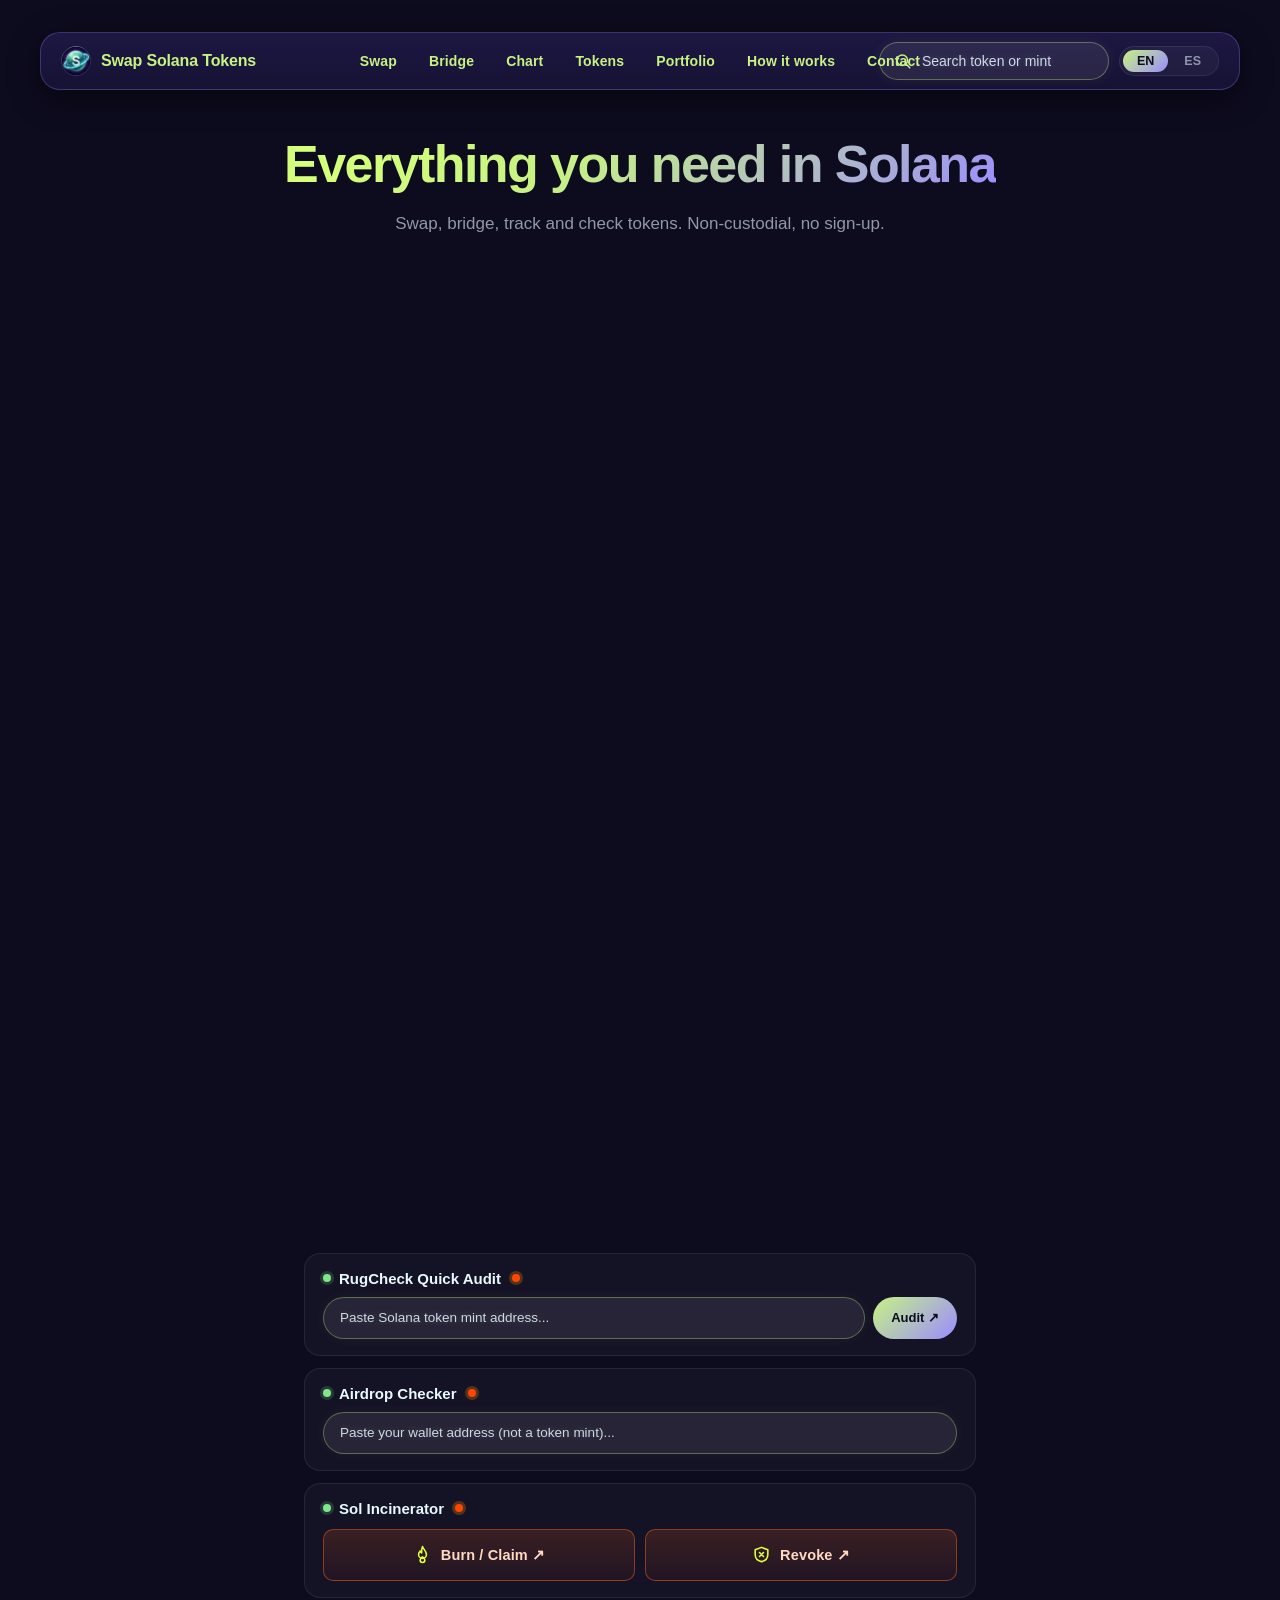
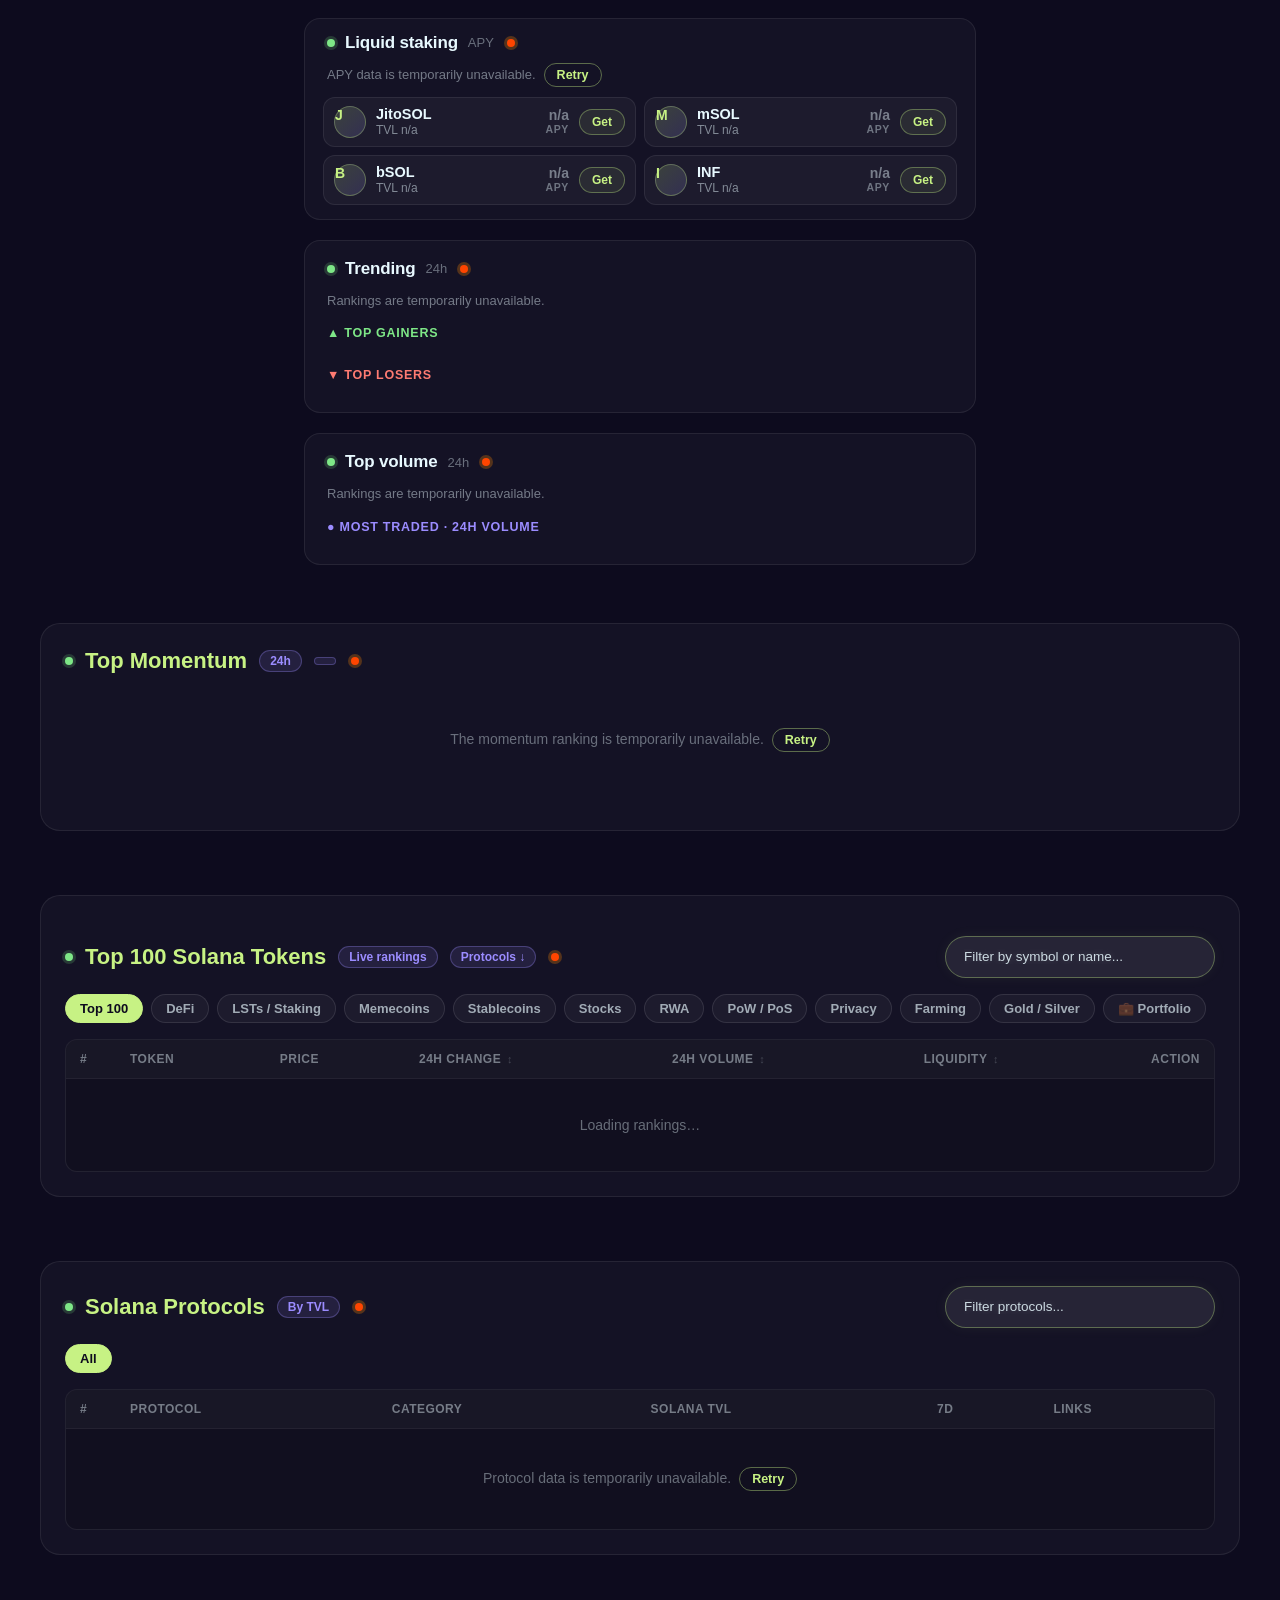
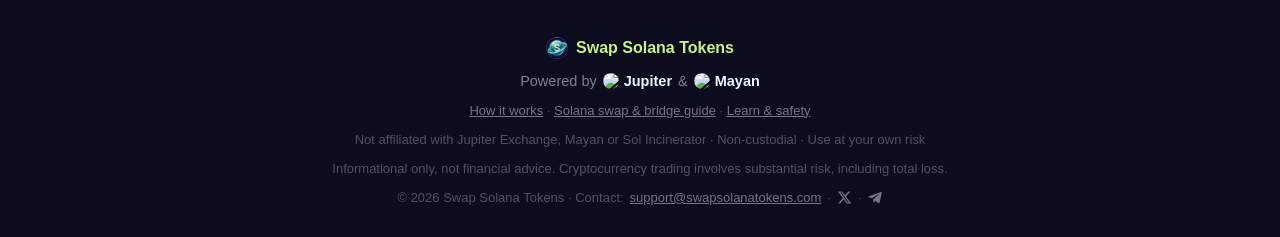
==== commit 52519c3c: "Add files via upload Upload updated files" ====
--- a/index.html
+++ b/index.html
@@ -236,9 +236,12 @@
       right: 20px;
       top: 50%;
       transform: translateY(-50%);
+      display: flex;
+      align-items: center;
+      gap: 10px;
     }
     .topnav-search .search-wrap {
-      width: clamp(110px, calc(50vw - 262px), 230px);
+      width: clamp(110px, calc(50vw - 342px), 230px);
     }
     .topnav-search .search-box {
       height: 38px;
@@ -251,13 +254,20 @@
     @media (min-width: 641px) and (max-width: 760px) {
       .topnav-link { padding: 6px 8px; }
       .topnav-search .search-wrap {
-        width: clamp(96px, calc(50vw - 232px), 230px);
+        width: clamp(80px, calc(50vw - 312px), 230px);
       }
     }
     #page-search-slot { display: none; }
     @media (max-width: 640px) {
       .topnav-search { display: none; }
-      #page-search-slot { display: block; width: 100%; }
+      /* On phones nav-search.js moves the search box and the EN / ES switch
+         here, side by side, under the logo and title. */
+      #page-search-slot {
+        display: flex;
+        align-items: center;
+        gap: 10px;
+        width: 100%;
+      }
     }
 
     .search-wrap {
@@ -1541,6 +1551,38 @@
       cursor: pointer;
     }
     .info-close:hover { background: #c7f284; color: #0d0b1e; }
+
+    /* ---- Language switch (EN / ES), under the welcome headline.
+       Texts are translated by i18n.js; the buttons themselves never change. */
+    .lang-switch {
+      display: inline-flex;
+      align-items: center;
+      gap: 2px;
+      flex-shrink: 0;
+      padding: 3px;
+      background: rgba(255, 255, 255, 0.04);
+      border: 1px solid rgba(255, 255, 255, 0.08);
+      border-radius: 999px;
+    }
+    .lang-btn {
+      appearance: none;
+      border: none;
+      background: transparent;
+      color: rgba(232, 249, 255, 0.55);
+      font-family: inherit;
+      font-size: 12.5px;
+      font-weight: 700;
+      padding: 4px 14px;
+      border-radius: 999px;
+      cursor: pointer;
+      transition: background 0.15s ease, color 0.15s ease;
+    }
+    .lang-btn:hover { color: rgba(232, 249, 255, 0.9); }
+    .lang-btn:focus-visible { outline: 2px solid rgba(199, 242, 132, 0.6); outline-offset: 1px; }
+    .lang-btn.active {
+      background: linear-gradient(135deg, #c7f284, #9b8cff);
+      color: #0d0b1e;
+    }
   </style>
 </head>
 <body>
@@ -1560,6 +1602,13 @@
           </div>
           <ul class="search-results" id="search-results" aria-label="Token search results" hidden></ul>
         </div>
+      </div>
+      <!-- EN / ES switch, to the right of the search box (top right on
+           desktop). nav-search.js moves it together with the search box on
+           phones. The texts are handled by i18n.js. -->
+      <div class="lang-switch" id="lang-switch" role="group" aria-label="Language">
+        <button type="button" class="lang-btn" data-lang="en" aria-pressed="true" lang="en">EN</button>
+        <button type="button" class="lang-btn" data-lang="es" aria-pressed="false" lang="es">ES</button>
       </div>
     </div>
     <div class="topnav-inner">
@@ -1965,11 +2014,13 @@
   <!-- nav-search.js runs first (same order as here, both deferred): it moves
        the search box to the top bar on desktop or under the title on phones.
        momentum.js, lst.js and incinerator.js run after app.js because they
-       reuse its globals. -->
+       reuse its globals. i18n.js runs last: it needs INFO (app.js and
+       incinerator.js) and translates what the other scripts render. -->
   <script src="nav-search.js" defer></script>
   <script src="app.js?v=31" defer></script>
   <script src="momentum.js?v=1" defer></script>
   <script src="lst.js?v=4" defer></script>
   <script src="incinerator.js?v=1" defer></script>
+  <script src="i18n.js?v=1" defer></script>
 </body>
 </html>
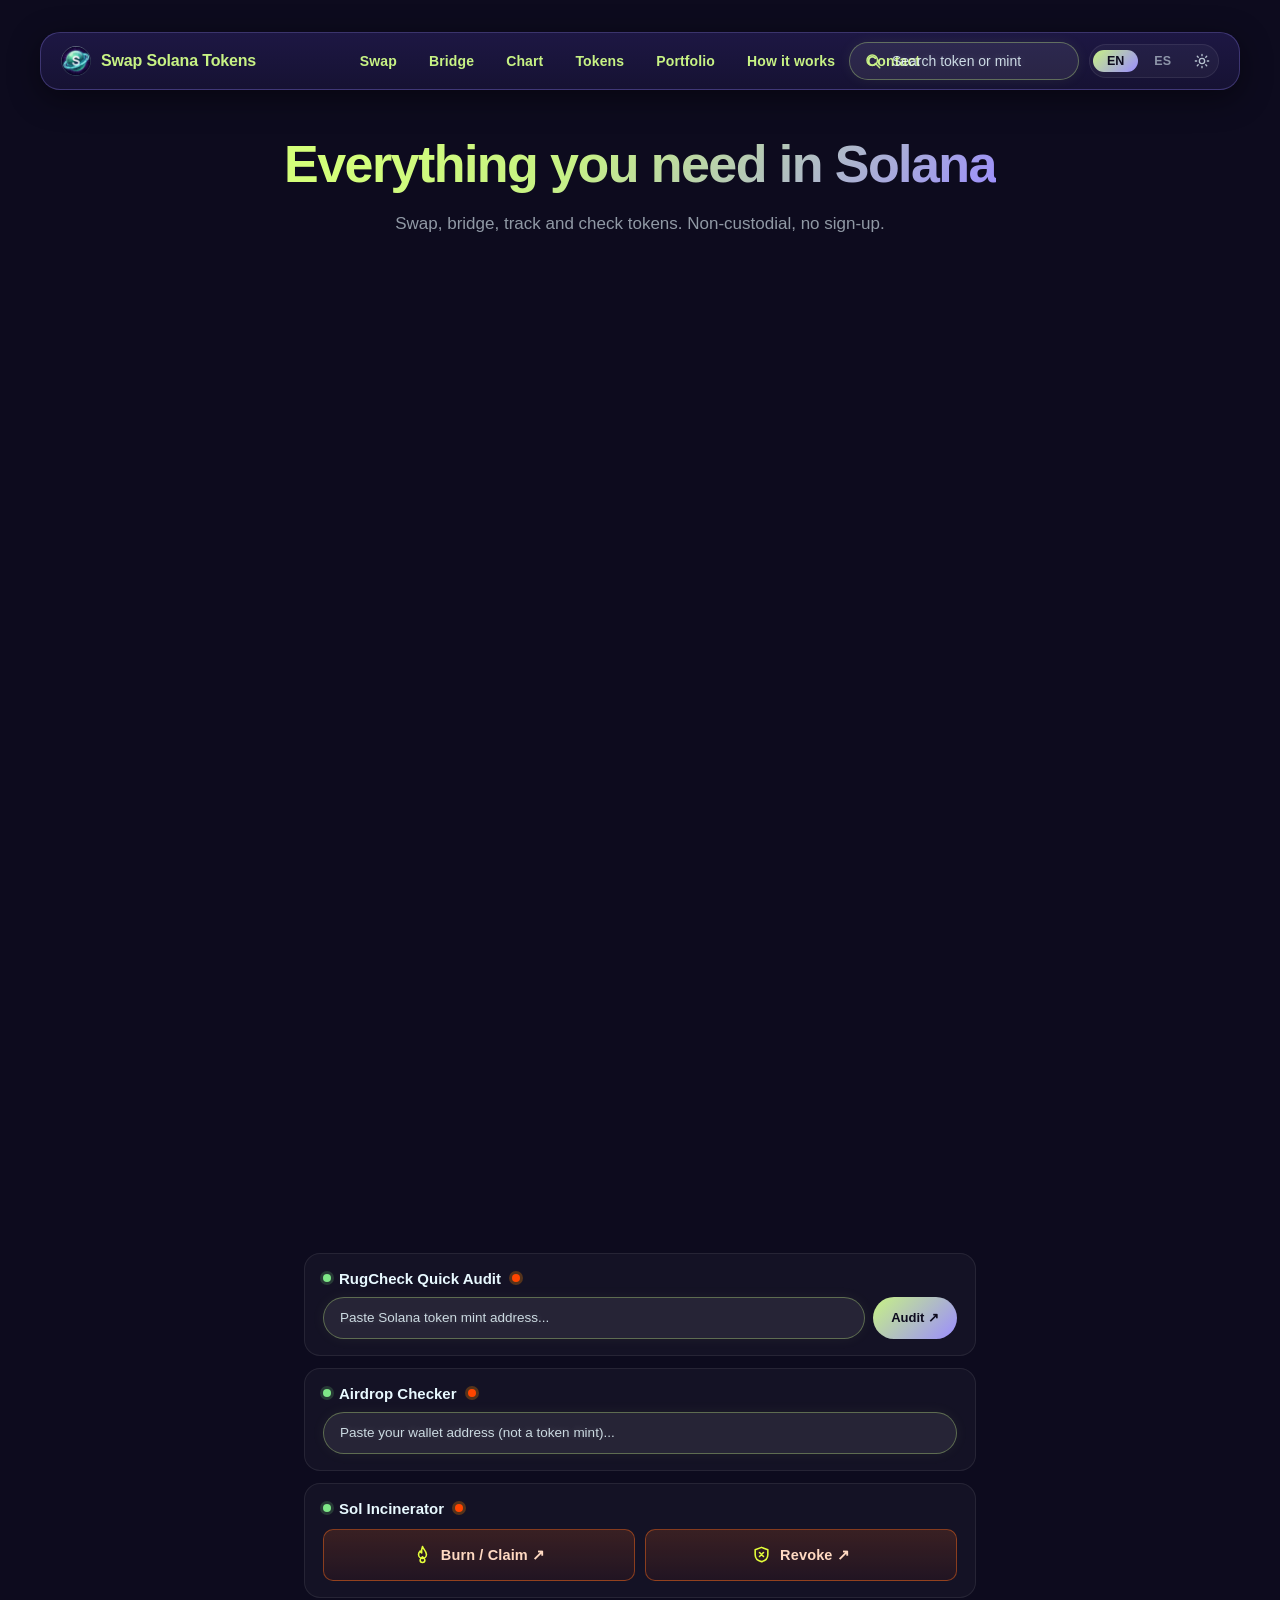
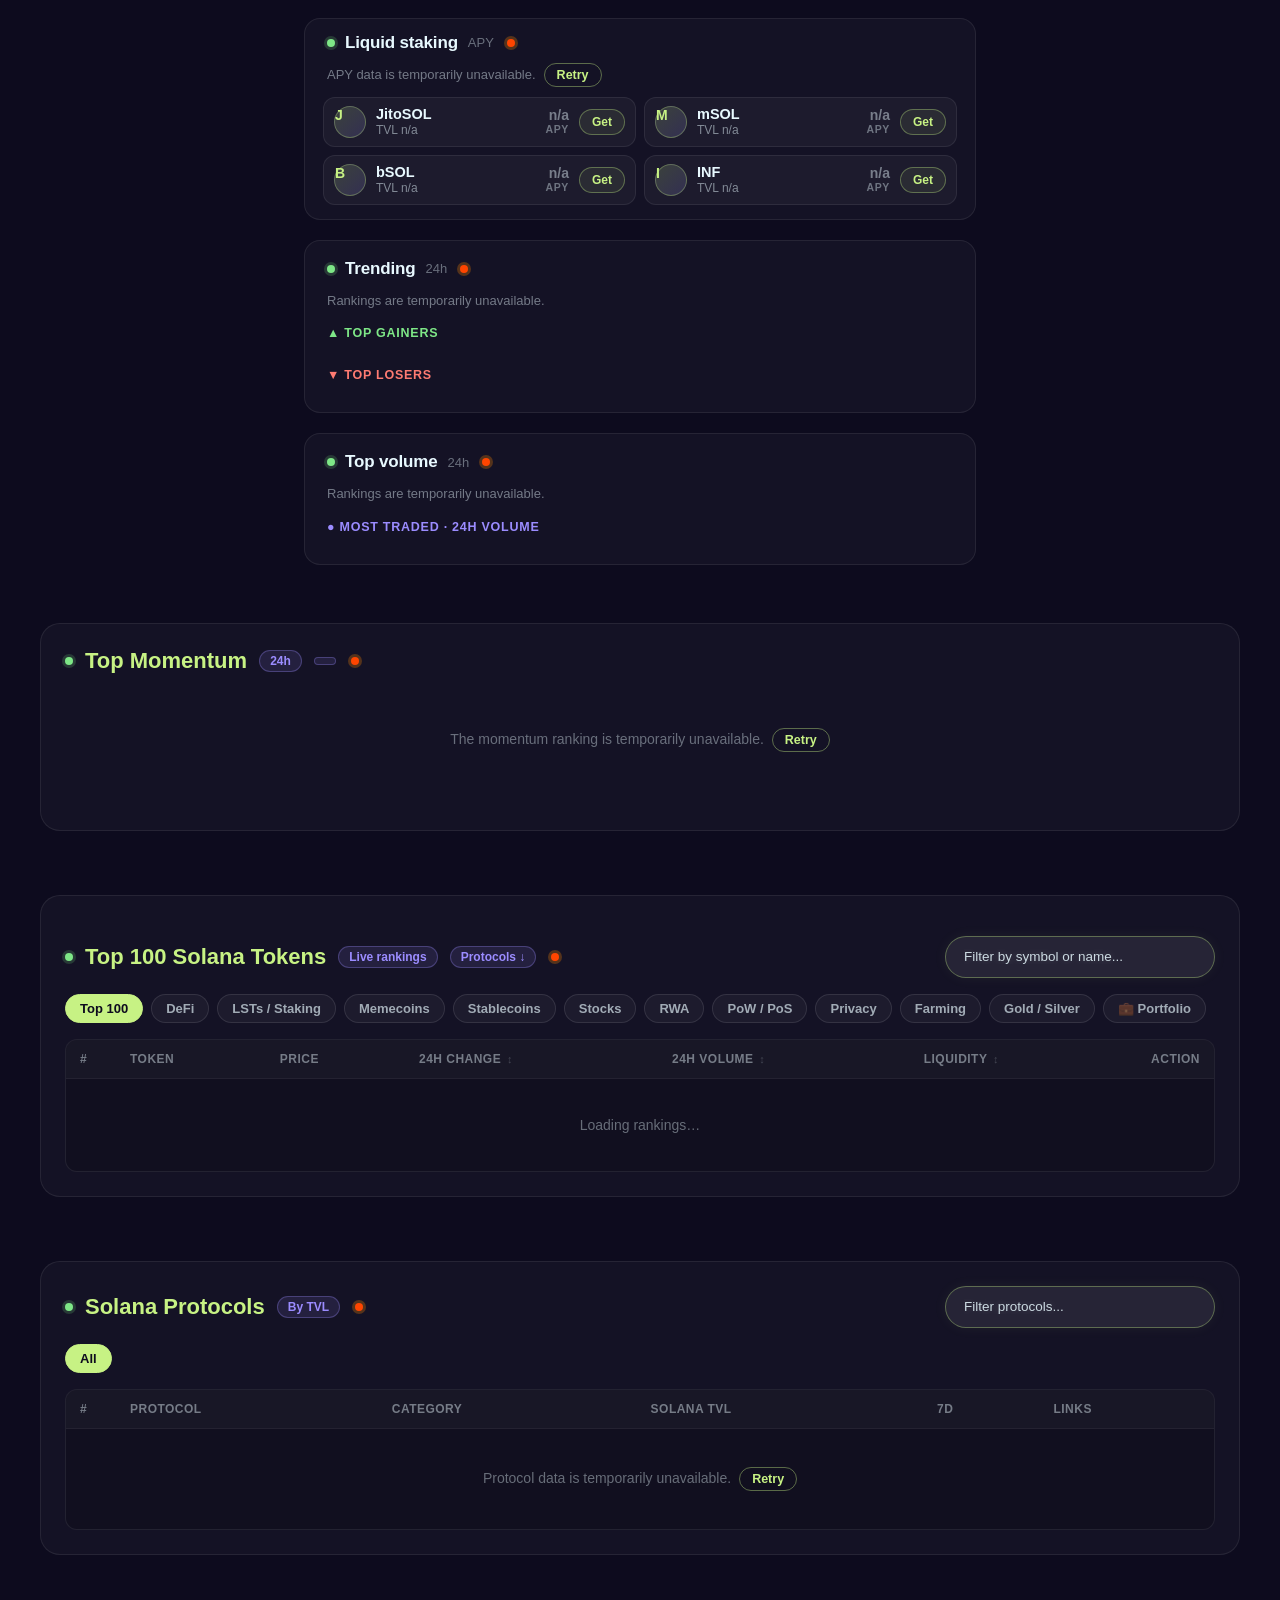
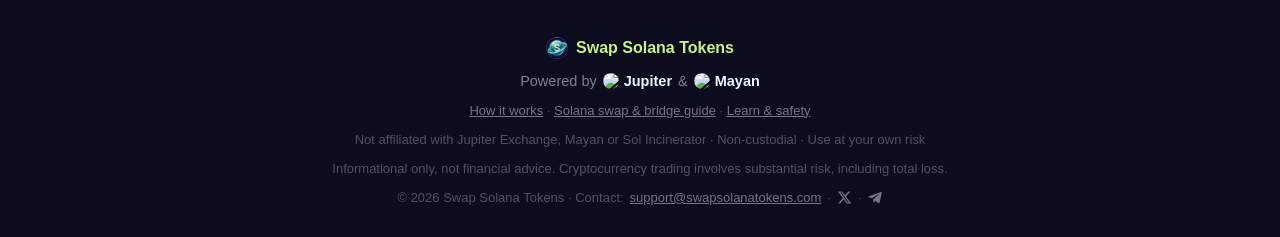
==== commit d6b115a7: "Add files via upload Upload updated files" ====
--- a/index.html
+++ b/index.html
@@ -18,6 +18,8 @@
   <link rel="canonical" href="https://swapsolanatokens.com/">
   <link rel="manifest" href="manifest.webmanifest">
   <meta name="theme-color" content="#0d0b1e">
+  <!-- Applies the saved light / dark theme before the first paint (no defer on purpose). -->
+  <script src="theme.js?v=1"></script>
   <link rel="apple-touch-icon" href="apple-touch-icon.png">
   <meta name="apple-mobile-web-app-capable" content="yes">
   <meta name="apple-mobile-web-app-status-bar-style" content="black-translucent">
@@ -54,6 +56,7 @@
   <link rel="stylesheet" href="momentum.css?v=1">
   <link rel="stylesheet" href="lst.css?v=1">
   <link rel="stylesheet" href="welcome.css?v=1">
+  <link rel="stylesheet" href="theme.css?v=1">
   <style>
     :root {
       --jupiter-plugin-primary: 199, 242, 132;
@@ -1605,10 +1608,20 @@
       </div>
       <!-- EN / ES switch, to the right of the search box (top right on
            desktop). nav-search.js moves it together with the search box on
-           phones. The texts are handled by i18n.js. -->
+           phones. The texts are handled by i18n.js. The light / dark button
+           sits inside the same pill, so it moves with it; its label is set
+           by theme.js. -->
       <div class="lang-switch" id="lang-switch" role="group" aria-label="Language">
         <button type="button" class="lang-btn" data-lang="en" aria-pressed="true" lang="en">EN</button>
         <button type="button" class="lang-btn" data-lang="es" aria-pressed="false" lang="es">ES</button>
+        <button type="button" class="theme-toggle" id="theme-toggle" aria-label="Switch to light mode" title="Switch to light mode" aria-pressed="false">
+          <svg class="ti-sun" viewBox="0 0 24 24" fill="none" stroke="currentColor" stroke-width="2" stroke-linecap="round" stroke-linejoin="round" aria-hidden="true">
+            <circle cx="12" cy="12" r="4"/><path d="M12 2v2M12 20v2M4.93 4.93l1.41 1.41M17.66 17.66l1.41 1.41M2 12h2M20 12h2M4.93 19.07l1.41-1.41M17.66 6.34l1.41-1.41"/>
+          </svg>
+          <svg class="ti-moon" viewBox="0 0 24 24" fill="none" stroke="currentColor" stroke-width="2" stroke-linecap="round" stroke-linejoin="round" aria-hidden="true">
+            <path d="M21 12.8A9 9 0 1 1 11.2 3a7 7 0 0 0 9.8 9.8z"/>
+          </svg>
+        </button>
       </div>
     </div>
     <div class="topnav-inner">
--- a/theme.css
+++ b/theme.css
@@ -0,0 +1,277 @@
+/* Light theme overrides. Generated rules all sit under html[data-theme="light"]; dark is the page as written. */
+html[data-theme="light"] body{background:var(--t-bg);color:var(--t-text)}
+html[data-theme="light"] h1{color:var(--t-accent)}
+html[data-theme="light"] .welcome-title{background:linear-gradient(135deg,#3f6f08 10%,#4f8a0c 40%,#5b46d6 100%);-webkit-background-clip:text;background-clip:text;color:transparent;-webkit-text-fill-color:transparent}
+html[data-theme="light"] .welcome-sub,
+html[data-theme="light"] .bridge-status-text,
+html[data-theme="light"] .movers-status,
+html[data-theme="light"] .movers-note,
+html[data-theme="light"] .lst-status,
+html[data-theme="light"] .chart-explainer,
+html[data-theme="light"] .mobile-wallet-cta-text,
+html[data-theme="light"] .rugcheck-desc,
+html[data-theme="light"] .airdrop-msg,
+html[data-theme="light"] .airdrop-safety,
+html[data-theme="light"] .mover-price,
+html[data-theme="light"] .lst-tvl,
+html[data-theme="light"] .lst-apy-label{color:var(--t-muted)}
+html[data-theme="light"] .topnav{background:linear-gradient(180deg,#ffffff 0%,#eef0fa 100%);border-color:rgba(91,70,214,.25);box-shadow:0 8px 28px rgba(21,18,46,.14)}
+html[data-theme="light"] .topnav-brand,
+html[data-theme="light"] .topnav-link{color:var(--t-accent)}
+html[data-theme="light"] .topnav-brand:hover span{color:#2a4f04}
+html[data-theme="light"] .topnav-link:hover,
+html[data-theme="light"] .topnav-link.active{background:rgba(63,111,8,.1);color:#2a4f04}
+html[data-theme="light"] .topnav-icon{color:var(--t-faint)}
+html[data-theme="light"] .topnav-link:hover .topnav-icon,
+html[data-theme="light"] .topnav-link.active .topnav-icon{color:var(--t-accent)}
+html[data-theme="light"] .top100-table th.sortable:hover,
+html[data-theme="light"] .top100-table th.sortable:focus-visible{color:var(--t-text);background:rgba(63,111,8,.07)}
+html[data-theme="light"] .top100-table th.sortable.sorted{color:var(--t-accent)}
+html[data-theme="light"] .footer-brand{color:var(--t-accent)}
+html[data-theme="light"] .footer-powered{color:var(--t-muted)}
+html[data-theme="light"] .footer-powered a{color:var(--t-text)}
+html[data-theme="light"] .footer-copy,
+html[data-theme="light"] .footer-contact-sep{color:var(--t-faint)}
+html[data-theme="light"] .footer-contact-email,
+html[data-theme="light"] .social-link-inline{color:var(--t-muted)}
+html[data-theme="light"] .social-link-inline:hover{color:var(--t-accent)}
+html[data-theme="light"] .mobile-wallet-cta{background:var(--t-card);border-color:var(--t-line)}
+html[data-theme="light"] .wallet-cta-btn{color:var(--t-text);background:#fff;border-color:var(--t-line)}
+html[data-theme="light"] .wallet-cta-btn:hover{background:rgba(63,111,8,.1);border-color:rgba(63,111,8,.4)}
+html[data-theme="light"] .search-box{background:#fff;border-color:rgba(91,70,214,.35);box-shadow:0 0 12px rgba(91,70,214,.08)}
+html[data-theme="light"] .search-box:focus-within{background:#fff;border-color:rgba(91,70,214,.8);box-shadow:0 0 0 3px rgba(91,70,214,.15)}
+html[data-theme="light"] .search-icon{color:var(--t-violet)}
+html[data-theme="light"] .search-input{color:var(--t-text);text-shadow:none}
+html[data-theme="light"] .search-input::placeholder,
+html[data-theme="light"] .rugcheck-input::placeholder,
+html[data-theme="light"] .top100-search-input::placeholder{color:var(--t-faint)}
+html[data-theme="light"] .search-results{background:#fff;border-color:var(--t-line);box-shadow:0 18px 40px rgba(21,18,46,.18)}
+html[data-theme="light"] .search-results li:hover,
+html[data-theme="light"] .search-item:focus-visible{background:rgba(63,111,8,.07)}
+html[data-theme="light"] .search-name,
+html[data-theme="light"] .search-meta{color:var(--t-muted)}
+html[data-theme="light"] .search-copy{color:var(--t-muted);background:rgba(21,18,46,.04);border-color:var(--t-line)}
+html[data-theme="light"] .search-copy:hover,
+html[data-theme="light"] .search-copy:focus-visible{color:var(--t-accent);background:rgba(63,111,8,.1);border-color:rgba(63,111,8,.45)}
+html[data-theme="light"] .search-copy.copied{color:var(--t-good);background:rgba(26,127,55,.1);border-color:rgba(26,127,55,.5)}
+html[data-theme="light"] .search-token-fallback{color:var(--t-accent);background:rgba(63,111,8,.1);border-color:rgba(63,111,8,.3)}
+html[data-theme="light"] .search-tag{color:var(--t-warn);background:rgba(154,103,0,.1);border-color:rgba(154,103,0,.35)}
+html[data-theme="light"] .search-tag.neutral{color:var(--t-muted);background:rgba(21,18,46,.05);border-color:var(--t-line)}
+html[data-theme="light"] .search-badge.verified{color:var(--t-good);background:rgba(26,127,55,.1);border-color:rgba(26,127,55,.4)}
+html[data-theme="light"] .search-badge.unverified{color:var(--t-warn);background:rgba(154,103,0,.1);border-color:rgba(154,103,0,.4)}
+html[data-theme="light"] .search-notice{color:var(--t-muted)}
+html[data-theme="light"] .search-notice.warn{color:var(--t-warn)}
+html[data-theme="light"] .search-backdrop{background:rgba(21,18,46,.28)}
+html[data-theme="light"] .chart-panel,
+html[data-theme="light"] .movers-panel,
+html[data-theme="light"] .lst-panel,
+html[data-theme="light"] .rugcheck-card,
+html[data-theme="light"] .incin-card,
+html[data-theme="light"] .top100-container,
+html[data-theme="light"] .mom-card{background:var(--t-card);border-color:var(--t-line);box-shadow:0 2px 14px rgba(21,18,46,.06)}
+html[data-theme="light"] .chart-title,
+html[data-theme="light"] .rugcheck-title,
+html[data-theme="light"] .lst-sym,
+html[data-theme="light"] .top100-sym,
+html[data-theme="light"] .mover-symbol,
+html[data-theme="light"] .mom-metric-value,
+html[data-theme="light"] .mom-part-label{color:var(--t-text)}
+html[data-theme="light"] .chart-title-sub{color:var(--t-faint)}
+html[data-theme="light"] .interval-switch{background:rgba(21,18,46,.04);border-color:var(--t-line)}
+html[data-theme="light"] .interval-btn{color:var(--t-muted)}
+html[data-theme="light"] .interval-btn:hover{color:var(--t-text)}
+html[data-theme="light"] .token-inspector{background:rgba(21,18,46,.03);border-color:var(--t-line)}
+html[data-theme="light"] .inspector-label-group{color:var(--t-muted)}
+html[data-theme="light"] .inspector-sym{color:var(--t-accent)}
+html[data-theme="light"] .inspector-mint{color:var(--t-faint)}
+html[data-theme="light"] .inspector-btn{color:var(--t-text);background:#fff;border-color:var(--t-line)}
+html[data-theme="light"] .inspector-btn:hover{background:rgba(63,111,8,.1);border-color:rgba(63,111,8,.5);color:var(--t-accent)}
+html[data-theme="light"] .star-btn{color:var(--t-faint);background:#fff;border-color:var(--t-line)}
+html[data-theme="light"] .star-btn:hover,
+html[data-theme="light"] .star-btn:focus-visible{color:#b7791f;border-color:rgba(183,121,31,.5)}
+html[data-theme="light"] .inspector-btn.on,
+html[data-theme="light"] .star-btn.on{color:#b7791f;background:rgba(183,121,31,.12);border-color:rgba(183,121,31,.5)}
+html[data-theme="light"] .rugcheck-input,
+html[data-theme="light"] .top100-search-input{background:#fff;border-color:rgba(91,70,214,.35);color:var(--t-text);text-shadow:none;box-shadow:none}
+html[data-theme="light"] .rugcheck-input:focus,
+html[data-theme="light"] .top100-search-input:focus{border-color:rgba(91,70,214,.8);box-shadow:0 0 0 3px rgba(91,70,214,.15)}
+html[data-theme="light"] .rugcheck-error,
+html[data-theme="light"] .airdrop-msg.error{color:var(--t-bad)}
+html[data-theme="light"] .airdrop-msg.ok{color:var(--t-good)}
+html[data-theme="light"] .airdrop-safety a{color:var(--t-accent)}
+html[data-theme="light"] .incin-link{color:#a33a00;background:linear-gradient(180deg,rgba(255,106,26,.14),rgba(255,69,0,.05));border-color:rgba(255,106,26,.5)}
+html[data-theme="light"] .incin-link:hover,
+html[data-theme="light"] .incin-link:focus-visible{color:#7a2a00;background:linear-gradient(180deg,rgba(255,106,26,.28),rgba(255,69,0,.12));border-color:rgba(230,100,30,.9);box-shadow:0 0 14px rgba(255,106,26,.25)}
+html[data-theme="light"] .incin-link svg{color:#b45309}
+html[data-theme="light"] .incin-link:hover svg,
+html[data-theme="light"] .incin-link:focus-visible svg{color:#92400e}
+html[data-theme="light"] .movers-group-label.up{color:var(--t-good)}
+html[data-theme="light"] .movers-group-label.down{color:var(--t-bad)}
+html[data-theme="light"] .movers-group-label.volume{color:var(--t-violet)}
+html[data-theme="light"] .mover-row{background:#fff;border-color:var(--t-line)}
+html[data-theme="light"] .mover-row:hover,
+html[data-theme="light"] .mover-row:focus-visible{background:rgba(63,111,8,.07);border-color:rgba(63,111,8,.4)}
+html[data-theme="light"] .mover-change.up{color:var(--t-good)}
+html[data-theme="light"] .mover-change.down{color:var(--t-bad)}
+html[data-theme="light"] .mover-change.neutral{color:var(--t-text)}
+html[data-theme="light"] .lst-card{background:#fff;border-color:var(--t-line)}
+html[data-theme="light"] .lst-apy-value{color:var(--t-good)}
+html[data-theme="light"] .lst-apy-value.na{color:var(--t-faint)}
+html[data-theme="light"] .top100-title{color:var(--t-accent)}
+html[data-theme="light"] .top100-badge{color:var(--t-violet);background:rgba(91,70,214,.1);border-color:rgba(91,70,214,.3)}
+html[data-theme="light"] .top100-tab-btn,
+html[data-theme="light"] .proto-tab-btn{color:var(--t-muted);background:#fff;border-color:var(--t-line)}
+html[data-theme="light"] .top100-tab-btn:hover,
+html[data-theme="light"] .proto-tab-btn:hover{background:rgba(63,111,8,.08);color:var(--t-text)}
+html[data-theme="light"] .top100-tab-btn.active,
+html[data-theme="light"] .proto-tab-btn.active{background:#c7f284;border-color:#c7f284;color:#0d0b1e}
+html[data-theme="light"] .top100-criteria{color:var(--t-muted);background:rgba(21,18,46,.03);border-color:var(--t-line)}
+html[data-theme="light"] .top100-criteria strong{color:var(--t-accent)}
+html[data-theme="light"] .top100-table-wrap{background:rgba(21,18,46,.02);border-color:var(--t-line)}
+html[data-theme="light"] .top100-table th{background:rgba(21,18,46,.04);color:var(--t-faint);border-bottom-color:var(--t-line)}
+html[data-theme="light"] .top100-table td{color:var(--t-text);border-bottom-color:rgba(21,18,46,.07)}
+html[data-theme="light"] .top100-table tr:hover td{background:rgba(63,111,8,.05)}
+html[data-theme="light"] .top100-rank,
+html[data-theme="light"] .top100-name,
+html[data-theme="light"] .top100-status{color:var(--t-faint)}
+html[data-theme="light"] .top100-swap-btn{color:var(--t-accent);background:rgba(63,111,8,.08);border-color:rgba(63,111,8,.4)}
+html[data-theme="light"] .top100-swap-btn:hover{background:#c7f284;color:#0d0b1e}
+html[data-theme="light"] .proto-link{color:var(--t-violet)}
+html[data-theme="light"] .proto-link:hover,
+html[data-theme="light"] .proto-link:focus-visible{color:var(--t-accent)}
+html[data-theme="light"] .proto-cat{color:var(--t-muted);background:rgba(21,18,46,.05);border-color:var(--t-line)}
+html[data-theme="light"] .proto-more,
+html[data-theme="light"] .proto-retry,
+html[data-theme="light"] .info-close{color:var(--t-accent);background:rgba(63,111,8,.08);border-color:rgba(63,111,8,.4)}
+html[data-theme="light"] .proto-more:hover,
+html[data-theme="light"] .info-close:hover{background:#c7f284;color:#0d0b1e}
+html[data-theme="light"] .info-backdrop{background:rgba(21,18,46,.4)}
+html[data-theme="light"] .info-modal{background:#fff;border-color:rgba(91,70,214,.3);box-shadow:0 18px 40px rgba(21,18,46,.25)}
+html[data-theme="light"] .info-modal h3{color:var(--t-accent)}
+html[data-theme="light"] .info-modal p{color:var(--t-body)}
+html[data-theme="light"] .info-modal-actions a{color:var(--t-accent)}
+html[data-theme="light"] .lang-switch{background:#fff;border-color:var(--t-line)}
+html[data-theme="light"] .lang-btn{color:var(--t-muted)}
+html[data-theme="light"] .lang-btn:hover{color:var(--t-text)}
+html[data-theme="light"] .mom-card-top{border-color:rgba(63,111,8,.5);box-shadow:0 0 18px rgba(63,111,8,.1)}
+html[data-theme="light"] .mom-rank,
+html[data-theme="light"] .mom-mint,
+html[data-theme="light"] .mom-score-sub,
+html[data-theme="light"] .mom-metric-label,
+html[data-theme="light"] .mom-part-detail,
+html[data-theme="light"] .mom-details-note{color:var(--t-faint)}
+html[data-theme="light"] .mom-risk.low{color:var(--t-good);background:rgba(26,127,55,.1);border-color:rgba(26,127,55,.4)}
+html[data-theme="light"] .mom-risk.medium{color:var(--t-warn);background:rgba(154,103,0,.1);border-color:rgba(154,103,0,.4)}
+html[data-theme="light"] .mom-score,
+html[data-theme="light"] .mom-part-pts{color:var(--t-accent)}
+html[data-theme="light"] .mom-bar{background:rgba(21,18,46,.08)}
+html[data-theme="light"] .mom-metric-value.mom-up{color:var(--t-good)}
+html[data-theme="light"] .mom-metric-value.mom-down{color:var(--t-bad)}
+html[data-theme="light"] .mom-chip.ok{color:var(--t-good);background:rgba(26,127,55,.08);border-color:rgba(26,127,55,.35)}
+html[data-theme="light"] .mom-chip.warn{color:var(--t-warn);background:rgba(154,103,0,.1);border-color:rgba(154,103,0,.35)}
+html[data-theme="light"] .mom-chip.bad{color:var(--t-bad);background:rgba(207,34,46,.08);border-color:rgba(207,34,46,.35)}
+html[data-theme="light"] .mom-chip.na{color:var(--t-muted);background:rgba(21,18,46,.05);border-color:var(--t-line)}
+html[data-theme="light"] .mom-details{border-top-color:var(--t-line)}
+html[data-theme="light"] .mom-details summary{color:var(--t-violet)}
+html[data-theme="light"] .topbar{background:rgba(255,255,255,.92);border-bottom-color:var(--t-line)}
+html[data-theme="light"] .brand{color:var(--t-accent)}
+html[data-theme="light"] main a:not(.btn){color:var(--t-accent)}
+html[data-theme="light"] .cta,
+html[data-theme="light"] .btn{color:#0d0b1e}
+html[data-theme="light"] .btn.secondary{color:var(--t-accent);background:rgba(63,111,8,.08);border-color:rgba(63,111,8,.4)}
+html[data-theme="light"] .lead{color:var(--t-muted)}
+html[data-theme="light"] .meta{color:var(--t-faint)}
+html[data-theme="light"] .toc,
+html[data-theme="light"] .section{background:var(--t-card);border-color:var(--t-line);box-shadow:0 2px 14px rgba(21,18,46,.06)}
+html[data-theme="light"] .toc h2,
+html[data-theme="light"] .section h2{color:var(--t-accent)}
+html[data-theme="light"] .toc h2,
+html[data-theme="light"] .section h3{color:var(--t-text)}
+html[data-theme="light"] .section h2{color:var(--t-accent)}
+html[data-theme="light"] .section p,
+html[data-theme="light"] .section li{color:var(--t-body)}
+html[data-theme="light"] .steps-list li::before{color:var(--t-accent);background:linear-gradient(135deg,rgba(63,111,8,.12),rgba(91,70,214,.12));border-color:rgba(63,111,8,.35)}
+html[data-theme="light"] .steps-list strong{color:var(--t-text)}
+html[data-theme="light"] .callout{background:rgba(91,70,214,.07);border-color:rgba(91,70,214,.25);color:var(--t-body)}
+html[data-theme="light"] .callout strong{color:var(--t-text)}
+html[data-theme="light"] .table-wrap th{color:var(--t-text);border-bottom-color:var(--t-line)}
+html[data-theme="light"] .table-wrap td{color:var(--t-body);border-bottom-color:var(--t-line)}
+html[data-theme="light"] details{border-bottom-color:var(--t-line)}
+html[data-theme="light"] summary{color:var(--t-text)}
+html[data-theme="light"] summary::after{color:var(--t-accent)}
+html[data-theme="light"] .disclaimer{color:var(--t-faint)}
+html[data-theme="light"] .info-section,
+html[data-theme="light"] .panel{background:var(--t-card);border-color:var(--t-line);box-shadow:0 2px 14px rgba(21,18,46,.06)}
+html[data-theme="light"] .panel p{color:var(--t-body)}
+html[data-theme="light"] .info-title,
+html[data-theme="light"] .panel h2,
+html[data-theme="light"] .step-group-label,
+html[data-theme="light"] .panel p.step-group-label{color:var(--t-accent)}
+html[data-theme="light"] .info-lead{color:var(--t-muted)}
+html[data-theme="light"] .info-item-title,
+html[data-theme="light"] .step-title,
+html[data-theme="light"] .panel p.step-title,
+html[data-theme="light"] .panel-eyebrow{color:var(--t-text)}
+html[data-theme="light"] .info-item-text,
+html[data-theme="light"] .step-text,
+html[data-theme="light"] .panel p.step-text,
+html[data-theme="light"] .faq-item p,
+html[data-theme="light"] .panel .faq-item p{color:var(--t-muted)}
+html[data-theme="light"] .legal-panel p,
+html[data-theme="light"] .panel.legal-panel p,
+html[data-theme="light"] .panel p.tech-footnote{color:var(--t-faint)}
+html[data-theme="light"] .panel p.audits-subtext{color:var(--t-muted)}
+html[data-theme="light"] .faq-item{border-bottom-color:var(--t-line)}
+html[data-theme="light"] .faq-item summary{color:var(--t-text)}
+html[data-theme="light"] .faq-item summary::after{color:var(--t-accent)}
+html[data-theme="light"] .step-group-label:not(:first-child){border-top-color:var(--t-line)}
+html[data-theme="light"] .powered-by{color:var(--t-muted);background:#fff;border-color:var(--t-line)}
+html[data-theme="light"] .powered-by strong{color:var(--t-text)}
+html[data-theme="light"] .step-index{color:var(--t-accent);background:linear-gradient(135deg,rgba(63,111,8,.12),rgba(91,70,214,.12));border-color:rgba(63,111,8,.35)}
+html[data-theme="light"] .link-accent{color:var(--t-accent)}
+html[data-theme="light"] .link-powered{color:var(--t-text)}
+html[data-theme="light"] .badge-card{background:#fff;border-color:var(--t-line)}
+html[data-theme="light"] .badge-card:hover{background:rgba(63,111,8,.08);border-color:rgba(63,111,8,.35)}
+html[data-theme="light"] .badge-card.social-badge{color:var(--t-text)}
+html[data-theme="light"] .badge-card.social-badge .badge-platform{color:var(--t-faint)}
+html[data-theme="light"] .badge-card.telegram-badge:hover{background:rgba(91,70,214,.08);border-color:rgba(91,70,214,.35)}
+html[data-theme="light"] .badge-card.trustpilot-badge,
+html[data-theme="light"] .badge-card.trustpilot-badge:hover{background:transparent;border:none}
+
+html[data-theme="light"]{
+  color-scheme:light;
+  --t-bg:#f3f5fb;
+  --t-text:#15122e;
+  --t-body:rgba(21,18,46,.78);
+  --t-muted:rgba(21,18,46,.62);
+  --t-faint:rgba(21,18,46,.48);
+  --t-card:rgba(255,255,255,.9);
+  --t-line:rgba(21,18,46,.12);
+  --t-accent:#3f6f08;
+  --t-violet:#5b46d6;
+  --t-good:#1a7f37;
+  --t-bad:#cf222e;
+  --t-warn:#9a6700;
+}
+
+/* Theme switch button (all pages, both themes) */
+.theme-toggle{appearance:none;display:inline-flex;align-items:center;justify-content:center;width:30px;height:30px;padding:0;color:rgba(232,249,255,.75);background:rgba(255,255,255,.05);border:1px solid rgba(255,255,255,.14);border-radius:50%;cursor:pointer;flex-shrink:0;transition:color .15s ease,border-color .15s ease,background .15s ease}
+.theme-toggle:hover,.theme-toggle:focus-visible{color:#c7f284;border-color:rgba(199,242,132,.5);outline:none}
+.theme-toggle svg{width:16px;height:16px;display:block}
+.theme-toggle .ti-moon{display:none}
+html[data-theme="light"] .theme-toggle .ti-sun{display:none}
+html[data-theme="light"] .theme-toggle .ti-moon{display:block}
+html[data-theme="light"] .theme-toggle{color:var(--t-muted);background:#fff;border-color:var(--t-line)}
+html[data-theme="light"] .theme-toggle:hover,html[data-theme="light"] .theme-toggle:focus-visible{color:var(--t-accent);border-color:rgba(63,111,8,.5)}
+/* Inside the EN / ES pill: no ring of its own */
+.lang-switch .theme-toggle{width:26px;height:26px;margin-left:2px;background:transparent;border-color:transparent}
+html[data-theme="light"] .lang-switch .theme-toggle{background:transparent;border-color:transparent}
+/* how-it-works.html: top bar on desktop, under the title on narrow screens */
+.topnav-theme{position:absolute;right:20px;top:50%;transform:translateY(-50%)}
+.page-theme{display:none}
+@media (max-width:900px){
+  .topnav-theme{display:none}
+  .page-theme{display:inline-flex;margin-top:4px}
+}
+/* learn.html and swap-and-bridge-guide.html: next to the "Open the swap" button */
+.topbar-actions{display:flex;align-items:center;gap:10px}
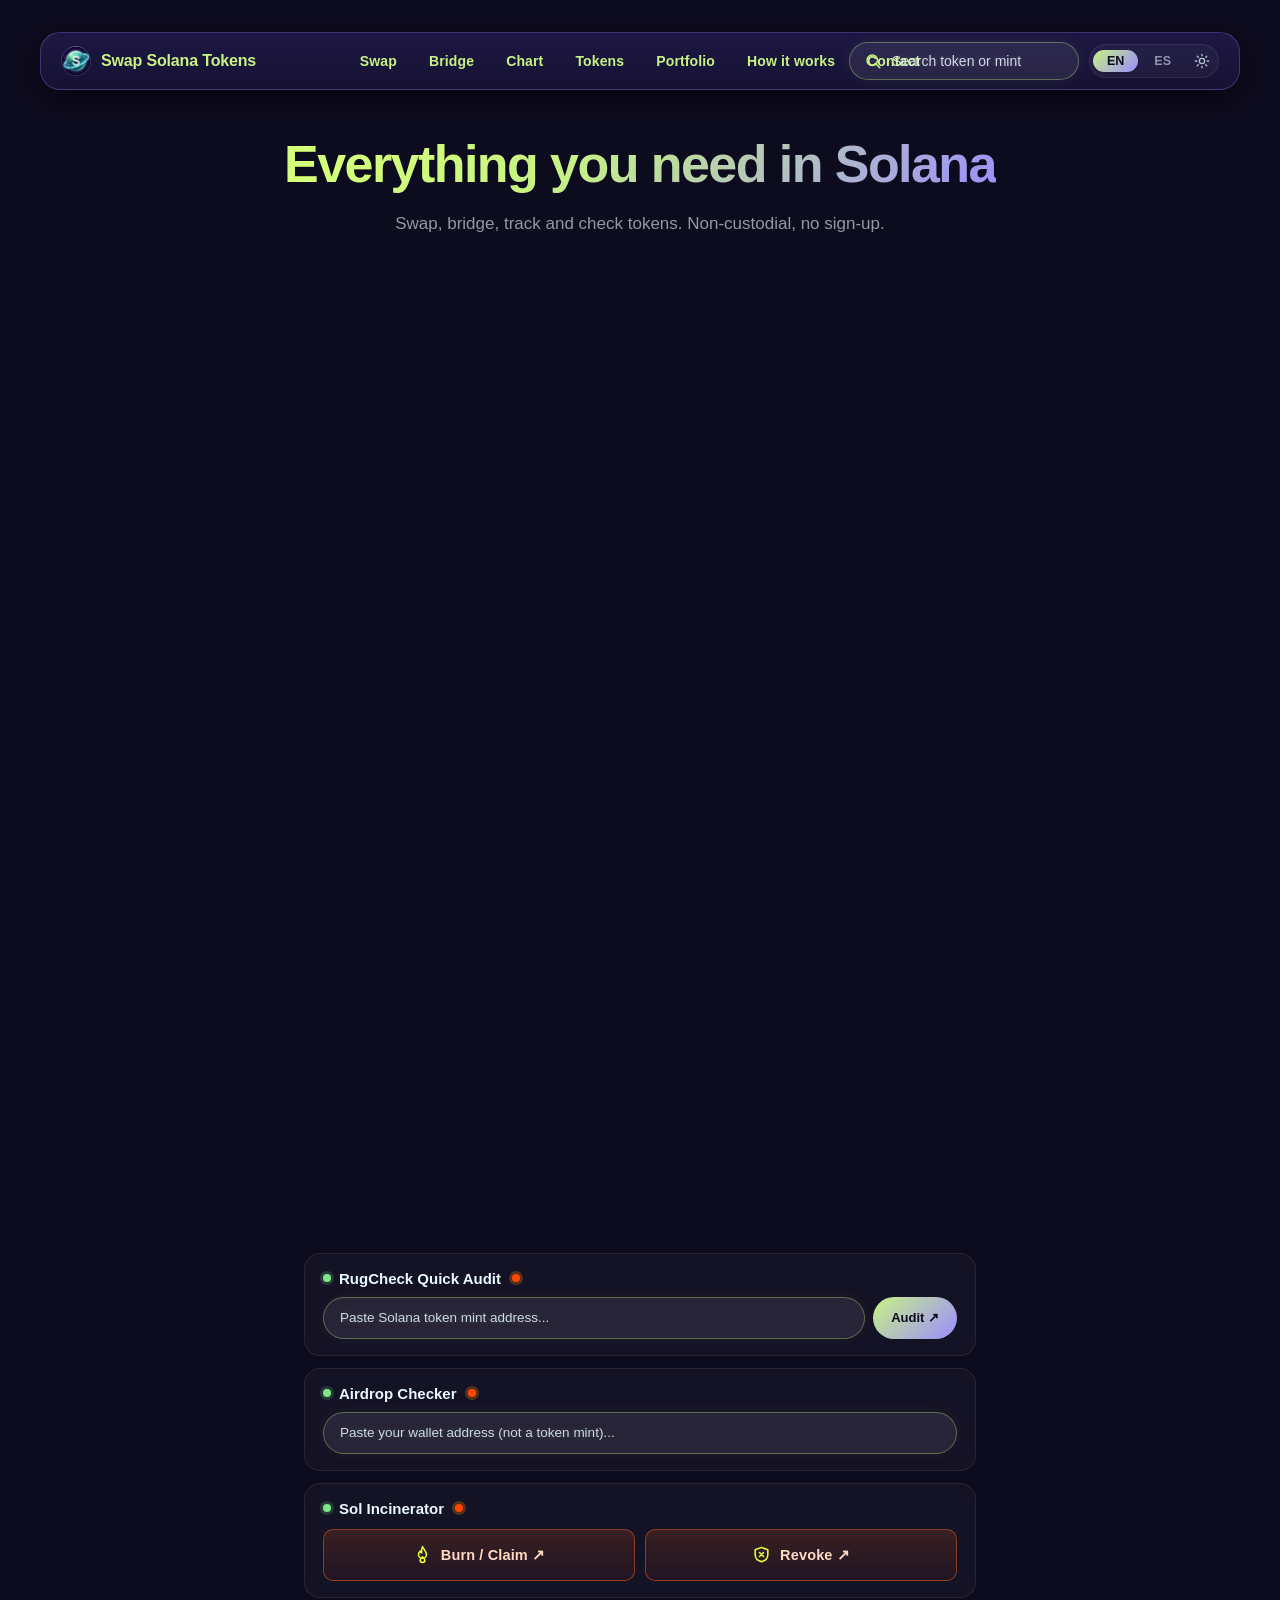
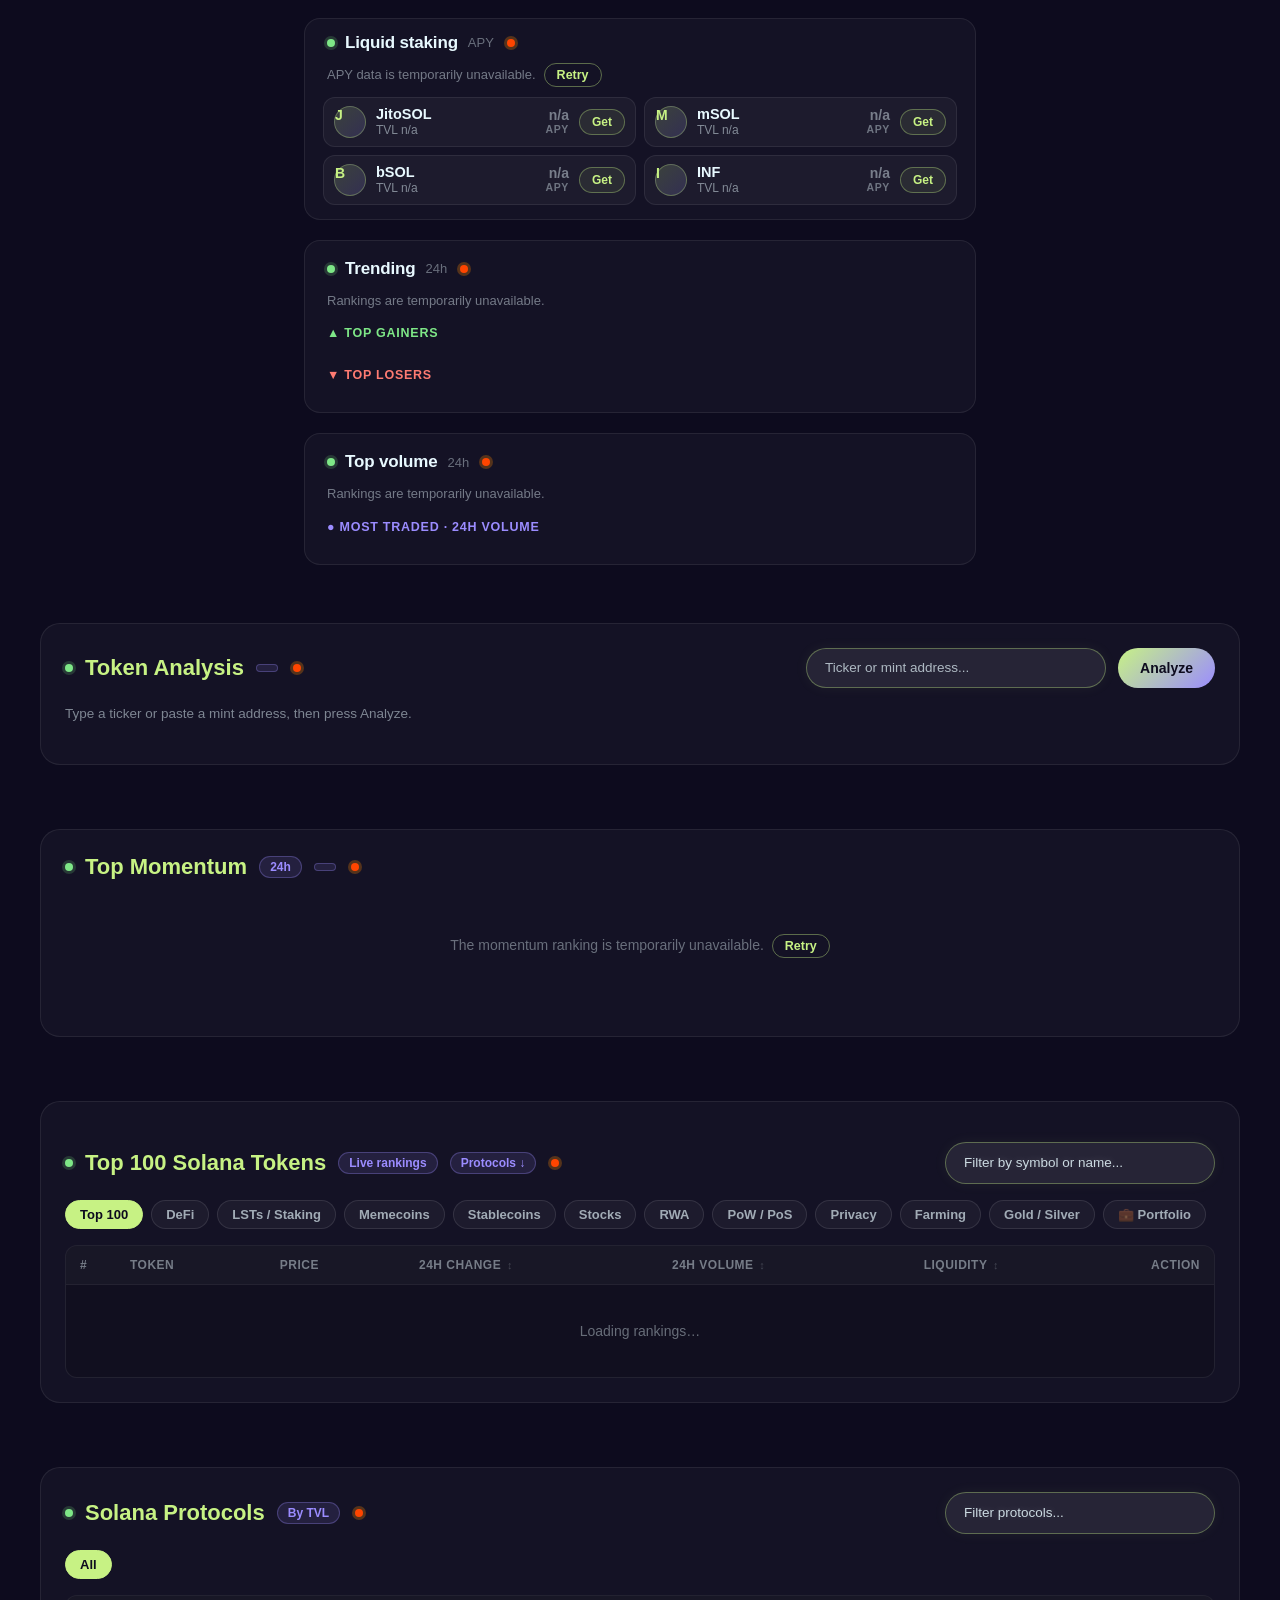
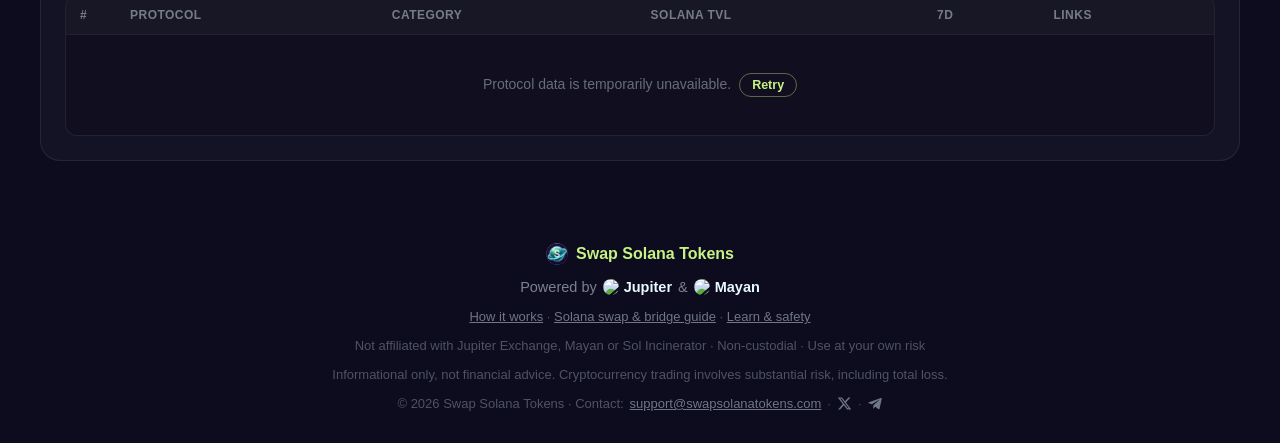
==== commit 6c8db1a0: "Add files via upload Upload updated files" ====
--- a/index.html
+++ b/index.html
@@ -54,6 +54,7 @@
     crossorigin="anonymous" defer></script>
   <link rel="stylesheet" href="shared.css?v=3">
   <link rel="stylesheet" href="momentum.css?v=1">
+  <link rel="stylesheet" href="analysis.css?v=1">
   <link rel="stylesheet" href="lst.css?v=1">
   <link rel="stylesheet" href="welcome.css?v=1">
   <link rel="stylesheet" href="theme.css?v=1">
@@ -1879,6 +1880,28 @@
     </div>
   </div>
 
+  <!-- Token Analysis: full-width panel above Top Momentum. It has its own
+       input (ticker, name or mint), independent from the swap, and loads only
+       when the visitor presses Analyze. Filled by analysis.js. -->
+  <section class="top100-container nav-anchor" id="analysis-section">
+    <div class="top100-header">
+      <div class="top100-title-wrap">
+        <span class="chart-live-dot" aria-hidden="true"></span>
+        <h2 class="top100-title">Token Analysis</h2>
+        <span class="top100-badge an-skip" id="analysis-token"></span>
+        <button type="button" class="info-btn" data-info="analysis" aria-label="About Token Analysis" title="About Token Analysis">ⓘ</button>
+      </div>
+      <div class="an-head-right">
+        <input type="text" class="an-input" id="analysis-input" placeholder="Ticker or mint address..." autocomplete="off" autocapitalize="off" spellcheck="false" maxlength="100" aria-label="Token to analyze: ticker, name or mint address">
+        <button type="button" class="an-btn" id="analysis-btn">Analyze</button>
+      </div>
+    </div>
+    <p class="an-hint" id="analysis-hint" role="status"></p>
+    <ul class="an-picks" id="analysis-picks" aria-label="Matching tokens" hidden></ul>
+    <p class="an-status" id="analysis-status" role="status" style="display:none"></p>
+    <div id="analysis-body"></div>
+  </section>
+
   <!-- Top Momentum (24h): full-width panel under the swap column and the
        Trending / Top volume panels. Filled by momentum.js (loaded lazily when
        the panel is about to be seen). -->
@@ -2034,6 +2057,7 @@
   <script src="momentum.js?v=1" defer></script>
   <script src="lst.js?v=4" defer></script>
   <script src="incinerator.js?v=1" defer></script>
+  <script src="analysis.js?v=1" defer></script>
   <script src="i18n.js?v=1" defer></script>
 </body>
 </html>
--- a/analysis.css
+++ b/analysis.css
@@ -0,0 +1,500 @@
+/* ============================================================
+   analysis.css — "Token Analysis" panel (index.html)
+   Loaded after shared.css and momentum.css. The panel container reuses the
+   .top100-container / .top100-* classes defined in index.html. Light-theme
+   rules are at the end of this file. CSP: style-src 'self' allows this file.
+   ============================================================ */
+
+.an-head-right {
+  display: flex;
+  align-items: center;
+  gap: 12px;
+  flex-wrap: wrap;
+}
+.an-token {
+  font-size: 13.5px;
+  font-weight: 700;
+  color: rgba(232, 249, 255, 0.7);
+  font-variant-numeric: tabular-nums;
+}
+.an-btn {
+  appearance: none;
+  height: 40px;
+  padding: 0 22px;
+  border: none;
+  border-radius: 999px;
+  background: linear-gradient(135deg, #c7f284, #9b8cff);
+  color: #0d0b1e;
+  font-family: inherit;
+  font-weight: 800;
+  font-size: 14px;
+  cursor: pointer;
+  white-space: nowrap;
+  transition: opacity 0.15s ease;
+}
+.an-btn:hover { opacity: 0.9; }
+.an-btn:disabled { opacity: 0.55; cursor: progress; }
+.an-btn:focus-visible { outline: 2px solid rgba(199, 242, 132, 0.7); outline-offset: 2px; }
+
+.an-input {
+  width: 300px;
+  max-width: 100%;
+  height: 40px;
+  padding: 0 18px;
+  background: rgba(255, 255, 255, 0.08);
+  border: 1px solid rgba(199, 242, 132, 0.35);
+  border-radius: 999px;
+  color: #ffffff;
+  font-family: inherit;
+  font-size: 13.5px;
+  font-weight: 600;
+  outline: none;
+  box-shadow: 0 0 14px rgba(199, 242, 132, 0.06);
+  transition: border-color 0.15s ease, box-shadow 0.15s ease;
+}
+.an-input::placeholder { color: rgba(232, 249, 255, 0.7); font-weight: 500; }
+.an-input:focus { border-color: rgba(199, 242, 132, 0.85); box-shadow: 0 0 20px rgba(199, 242, 132, 0.25); }
+@media (max-width: 560px) {
+  .an-head-right { width: 100%; }
+  .an-input { flex: 1 1 100%; width: 100%; }
+}
+
+/* Choices when several tokens share a ticker */
+.an-picks {
+  list-style: none;
+  margin: 0;
+  padding: 0;
+  display: grid;
+  grid-template-columns: repeat(auto-fill, minmax(260px, 1fr));
+  gap: 8px;
+}
+.an-picks[hidden] { display: none; }
+.an-pick {
+  appearance: none;
+  width: 100%;
+  display: grid;
+  grid-template-columns: auto minmax(0, 1fr) auto;
+  align-items: center;
+  gap: 10px;
+  padding: 8px 12px;
+  background: rgba(255, 255, 255, 0.04);
+  border: 1px solid rgba(255, 255, 255, 0.1);
+  border-radius: 12px;
+  color: inherit;
+  font-family: inherit;
+  text-align: left;
+  cursor: pointer;
+  transition: background 0.15s ease, border-color 0.15s ease;
+}
+.an-pick:hover, .an-pick:focus-visible {
+  background: rgba(199, 242, 132, 0.08);
+  border-color: rgba(199, 242, 132, 0.4);
+  outline: none;
+}
+.an-pick-icon { width: 28px; height: 28px; border-radius: 50%; object-fit: cover; display: block; background: rgba(255, 255, 255, 0.06); }
+.an-pick-main { display: flex; flex-direction: column; min-width: 0; line-height: 1.25; }
+.an-pick-sym { font-weight: 700; font-size: 14px; }
+.an-pick-name { font-size: 12px; color: rgba(232, 249, 255, 0.5); overflow: hidden; text-overflow: ellipsis; white-space: nowrap; }
+.an-pick-meta { font-size: 11.5px; color: rgba(232, 249, 255, 0.5); white-space: nowrap; font-variant-numeric: tabular-nums; }
+@media (max-width: 560px) {
+  .an-pick { grid-template-columns: auto minmax(0, 1fr); }
+  .an-pick-meta { grid-column: 2; }
+}
+
+.an-hint,
+.an-status {
+  margin: 0;
+  font-size: 13.5px;
+  line-height: 1.5;
+  color: rgba(232, 249, 255, 0.5);
+}
+.an-hint:empty { display: none; }
+
+/* ---- Grid of cards ---- */
+.an-grid {
+  display: grid;
+  grid-template-columns: 1fr;
+  gap: 14px;
+}
+@media (min-width: 700px) {
+  .an-grid { grid-template-columns: repeat(2, minmax(0, 1fr)); }
+}
+@media (min-width: 1100px) {
+  .an-grid { grid-template-columns: repeat(3, minmax(0, 1fr)); }
+  .an-card-wide { grid-column: span 2; }
+  /* Token profile: third column, next to Key numbers and Security checks */
+  .an-card-tall { grid-column: 3; grid-row: 3 / span 3; }
+}
+@media (max-width: 1099px) {
+  .an-card-wide, .an-card-tall { grid-column: 1 / -1; }
+}
+.an-card {
+  display: flex;
+  flex-direction: column;
+  gap: 12px;
+  min-width: 0;
+  padding: 16px;
+  background: rgba(255, 255, 255, 0.04);
+  border: 1px solid rgba(255, 255, 255, 0.08);
+  border-radius: 16px;
+}
+.an-card-title {
+  margin: 0;
+  font-size: 12.5px;
+  font-weight: 700;
+  letter-spacing: 0.06em;
+  text-transform: uppercase;
+  color: #9b8cff;
+}
+.an-sub {
+  margin: 14px 0 6px;
+  font-size: 12px;
+  font-weight: 700;
+  letter-spacing: 0.05em;
+  text-transform: uppercase;
+  color: rgba(232, 249, 255, 0.5);
+}
+.an-block { display: flex; flex-direction: column; gap: 10px; min-width: 0; }
+.an-na, .an-row-na {
+  margin: 0;
+  font-size: 13.5px;
+  color: rgba(232, 249, 255, 0.4);
+}
+.an-note {
+  margin: 0;
+  font-size: 12px;
+  line-height: 1.4;
+  color: rgba(232, 249, 255, 0.45);
+}
+.an-note.up { color: #7ee787; font-weight: 700; }
+.an-note.down { color: #ff7b72; font-weight: 700; }
+.an-disclaimer {
+  margin: 14px 0 0;
+  font-size: 12px;
+  line-height: 1.5;
+  color: rgba(232, 249, 255, 0.4);
+}
+
+/* ---- Risk gauge ---- */
+.an-gauge { position: relative; max-width: 260px; width: 100%; margin: 0 auto; }
+.an-gauge svg { width: 100%; display: block; }
+.an-gauge-track,
+.an-gauge-fill {
+  fill: none;
+  stroke-width: 16;
+  stroke-linecap: round;
+}
+.an-gauge-track { stroke: rgba(255, 255, 255, 0.09); }
+.an-gauge-fill.low { stroke: #7ee787; }
+.an-gauge-fill.medium { stroke: #fbbf24; }
+.an-gauge-fill.high { stroke: #ff7b72; }
+.an-gauge-center {
+  position: absolute;
+  left: 0;
+  right: 0;
+  bottom: 4px;
+  display: flex;
+  flex-direction: column;
+  align-items: center;
+  line-height: 1.2;
+}
+.an-gauge-level { font-size: 20px; font-weight: 800; }
+.an-gauge-level.low { color: #7ee787; }
+.an-gauge-level.medium { color: #fbbf24; }
+.an-gauge-level.high { color: #ff7b72; }
+.an-gauge-pts { font-size: 12px; color: rgba(232, 249, 255, 0.5); }
+
+/* ---- Holders donut ---- */
+.an-donut-wrap { display: flex; flex-direction: column; align-items: center; gap: 10px; }
+.an-donut-box { position: relative; width: 150px; height: 150px; }
+.an-donut { width: 100%; height: 100%; display: block; }
+.an-donut-track,
+.an-donut-fill {
+  fill: none;
+  stroke-width: 14;
+}
+.an-donut-fill { stroke-linecap: butt; }
+.an-donut-track { stroke: rgba(255, 255, 255, 0.09); }
+.an-donut-fill.ok { stroke: #7ee787; }
+.an-donut-fill.warn { stroke: #fbbf24; }
+.an-donut-fill.bad { stroke: #ff7b72; }
+.an-donut-center {
+  position: absolute;
+  inset: 0;
+  display: flex;
+  flex-direction: column;
+  align-items: center;
+  justify-content: center;
+  line-height: 1.2;
+}
+.an-donut-value { font-size: 26px; font-weight: 800; color: #e8f9ff; }
+.an-donut-label { font-size: 11.5px; color: rgba(232, 249, 255, 0.5); }
+
+/* ---- Rows with bars ---- */
+.an-rows { display: flex; flex-direction: column; gap: 9px; }
+.an-row {
+  display: grid;
+  grid-template-columns: 38px minmax(0, 1fr) auto;
+  align-items: center;
+  gap: 10px;
+}
+.an-row-label {
+  font-size: 12.5px;
+  font-weight: 700;
+  color: rgba(232, 249, 255, 0.55);
+  overflow: hidden;
+  text-overflow: ellipsis;
+  white-space: nowrap;
+}
+.an-row-value {
+  font-size: 12.5px;
+  font-weight: 700;
+  color: #e8f9ff;
+  font-variant-numeric: tabular-nums;
+  white-space: nowrap;
+}
+.an-row-value.up { color: #7ee787; }
+.an-row-value.down { color: #ff7b72; }
+.an-row-na { grid-column: 2 / -1; }
+#analysis-section .an-card:nth-child(5) .an-row { grid-template-columns: 84px minmax(0, 1fr) auto; }
+
+.an-stack, .an-hbar {
+  display: flex;
+  height: 10px;
+  border-radius: 999px;
+  overflow: hidden;
+  background: rgba(255, 255, 255, 0.08);
+}
+.an-stack-buy { background: #7ee787; }
+.an-stack-sell { background: #ff7b72; }
+.an-hbar-fill {
+  display: block;
+  height: 100%;
+  border-radius: 999px;
+  background: linear-gradient(90deg, #c7f284, #9b8cff);
+}
+.an-diverge {
+  position: relative;
+  height: 10px;
+  border-radius: 999px;
+  background: rgba(255, 255, 255, 0.08);
+}
+.an-diverge::before {
+  content: "";
+  position: absolute;
+  left: 50%;
+  top: -2px;
+  bottom: -2px;
+  width: 1px;
+  background: rgba(232, 249, 255, 0.3);
+}
+.an-diverge-fill {
+  position: absolute;
+  top: 0;
+  bottom: 0;
+}
+.an-diverge-fill.up { left: 50%; background: #7ee787; border-radius: 0 999px 999px 0; }
+.an-diverge-fill.down { right: 50%; background: #ff7b72; border-radius: 999px 0 0 999px; }
+
+.an-legend { display: flex; gap: 14px; font-size: 12px; color: rgba(232, 249, 255, 0.55); }
+.an-dot::before {
+  content: "";
+  display: inline-block;
+  width: 8px;
+  height: 8px;
+  margin-right: 6px;
+  border-radius: 50%;
+}
+.an-dot.buy::before { background: #7ee787; }
+.an-dot.sell::before { background: #ff7b72; }
+
+/* ---- Sparkline ---- */
+.an-spark { width: 100%; height: 90px; display: block; }
+.an-spark-line { fill: none; stroke-width: 2; vector-effect: non-scaling-stroke; stroke-linejoin: round; }
+.an-spark-line.up { stroke: #7ee787; }
+.an-spark-line.down { stroke: #ff7b72; }
+.an-spark-area.up { fill: rgba(126, 231, 135, 0.12); }
+.an-spark-area.down { fill: rgba(255, 123, 114, 0.12); }
+
+/* ---- Key numbers ---- */
+.an-stats {
+  display: grid;
+  grid-template-columns: repeat(2, minmax(0, 1fr));
+  gap: 12px 14px;
+}
+@media (min-width: 700px) {
+  .an-stats { grid-template-columns: repeat(3, minmax(0, 1fr)); }
+}
+.an-stat { display: flex; flex-direction: column; min-width: 0; line-height: 1.25; }
+.an-stat-label {
+  font-size: 11px;
+  font-weight: 700;
+  letter-spacing: 0.04em;
+  text-transform: uppercase;
+  color: rgba(232, 249, 255, 0.4);
+}
+.an-stat-value {
+  font-size: 17px;
+  font-weight: 700;
+  color: #e8f9ff;
+  font-variant-numeric: tabular-nums;
+  overflow: hidden;
+  text-overflow: ellipsis;
+  white-space: nowrap;
+}
+
+/* ---- Chips and links ---- */
+.an-chips { display: flex; flex-wrap: wrap; gap: 5px; }
+.an-chip {
+  font-size: 11.5px;
+  font-weight: 600;
+  border-radius: 999px;
+  padding: 2px 9px;
+  border: 1px solid;
+}
+.an-chip.ok { color: #7ee787; background: rgba(126, 231, 135, 0.08); border-color: rgba(126, 231, 135, 0.3); }
+.an-chip.warn { color: #fbbf24; background: rgba(251, 191, 36, 0.1); border-color: rgba(251, 191, 36, 0.3); }
+.an-chip.bad { color: #ff7b72; background: rgba(255, 123, 114, 0.1); border-color: rgba(255, 123, 114, 0.35); }
+.an-chip.na { color: rgba(232, 249, 255, 0.55); background: rgba(255, 255, 255, 0.05); border-color: rgba(255, 255, 255, 0.12); }
+.an-links { display: flex; flex-wrap: wrap; gap: 8px; }
+.an-link {
+  font-size: 13px;
+  font-weight: 600;
+  color: #9b8cff;
+  text-decoration: none;
+}
+.an-link:hover, .an-link:focus-visible { color: #c7f284; text-decoration: underline; outline: none; }
+.an-link-main { margin-top: 4px; }
+
+/* ---- Token profile ---- */
+.an-profile { gap: 12px; }
+.an-prof-head { display: flex; align-items: center; gap: 12px; min-width: 0; }
+.an-prof-icon { width: 48px; height: 48px; border-radius: 50%; object-fit: cover; flex-shrink: 0; display: block; background: rgba(255, 255, 255, 0.06); }
+.an-prof-fb {
+  display: flex;
+  align-items: center;
+  justify-content: center;
+  font-size: 20px;
+  font-weight: 800;
+  color: #c7f284;
+  background: linear-gradient(135deg, rgba(199, 242, 132, 0.18), rgba(155, 140, 255, 0.18));
+  border: 1px solid rgba(199, 242, 132, 0.3);
+}
+.an-prof-names { display: flex; flex-direction: column; gap: 4px; min-width: 0; }
+.an-prof-name { font-size: 18px; font-weight: 800; color: #e8f9ff; overflow: hidden; text-overflow: ellipsis; white-space: nowrap; }
+.an-prof-sym { display: flex; flex-wrap: wrap; align-items: center; gap: 8px; font-size: 13px; font-weight: 700; color: rgba(232, 249, 255, 0.6); }
+.an-prof-mint {
+  display: flex;
+  align-items: center;
+  justify-content: space-between;
+  gap: 10px;
+  padding: 7px 10px;
+  background: rgba(255, 255, 255, 0.04);
+  border: 1px solid rgba(255, 255, 255, 0.08);
+  border-radius: 10px;
+}
+.an-mono { font-family: ui-monospace, SFMono-Regular, Menlo, Consolas, monospace; font-size: 12.5px; color: rgba(232, 249, 255, 0.7); }
+.an-copy {
+  appearance: none;
+  padding: 3px 11px;
+  font-family: inherit;
+  font-size: 11.5px;
+  font-weight: 700;
+  color: #c7f284;
+  background: rgba(199, 242, 132, 0.08);
+  border: 1px solid rgba(199, 242, 132, 0.35);
+  border-radius: 999px;
+  cursor: pointer;
+  white-space: nowrap;
+}
+.an-copy:hover, .an-copy:focus-visible { background: #c7f284; color: #0d0b1e; outline: none; }
+.an-prows { display: flex; flex-direction: column; gap: 8px; }
+.an-prow { display: grid; grid-template-columns: 112px minmax(0, 1fr); align-items: start; gap: 10px; }
+.an-prow-label { font-size: 11px; font-weight: 700; letter-spacing: 0.04em; text-transform: uppercase; color: rgba(232, 249, 255, 0.4); padding-top: 2px; }
+.an-prow-value { font-size: 13.5px; font-weight: 700; color: #e8f9ff; text-transform: capitalize; overflow-wrap: anywhere; }
+
+/* All-time range bar */
+.an-range-track {
+  position: relative;
+  height: 8px;
+  margin: 8px 6px 4px;
+  border-radius: 999px;
+  background: linear-gradient(90deg, rgba(255, 123, 114, 0.55), rgba(251, 191, 36, 0.55), rgba(126, 231, 135, 0.55));
+}
+.an-range-dot {
+  position: absolute;
+  top: 50%;
+  width: 14px;
+  height: 14px;
+  transform: translate(-50%, -50%);
+  border-radius: 50%;
+  background: #e8f9ff;
+  border: 3px solid #14102a;
+  box-shadow: 0 0 0 2px rgba(155, 140, 255, 0.7);
+}
+.an-range-ends { display: flex; justify-content: space-between; gap: 10px; }
+.an-range-end { display: flex; flex-direction: column; line-height: 1.3; }
+.an-range-end.right { align-items: flex-end; text-align: right; }
+.an-range-tag { font-size: 11px; font-weight: 700; letter-spacing: 0.04em; color: rgba(232, 249, 255, 0.4); }
+.an-range-num { font-size: 14px; font-weight: 700; color: #e8f9ff; font-variant-numeric: tabular-nums; }
+
+/* ---- Light theme ---- */
+html[data-theme="light"] .an-card { background: var(--t-card); border-color: var(--t-line); box-shadow: 0 2px 14px rgba(21, 18, 46, 0.06); }
+html[data-theme="light"] .an-card-title { color: var(--t-violet); }
+html[data-theme="light"] .an-token,
+html[data-theme="light"] .an-row-value,
+html[data-theme="light"] .an-stat-value,
+html[data-theme="light"] .an-donut-value { color: var(--t-text); }
+html[data-theme="light"] .an-hint,
+html[data-theme="light"] .an-status,
+html[data-theme="light"] .an-gauge-pts,
+html[data-theme="light"] .an-donut-label,
+html[data-theme="light"] .an-row-label,
+html[data-theme="light"] .an-legend,
+html[data-theme="light"] .an-sub { color: var(--t-muted); }
+html[data-theme="light"] .an-na,
+html[data-theme="light"] .an-row-na,
+html[data-theme="light"] .an-note,
+html[data-theme="light"] .an-disclaimer,
+html[data-theme="light"] .an-stat-label { color: var(--t-faint); }
+html[data-theme="light"] .an-note.up,
+html[data-theme="light"] .an-row-value.up { color: var(--t-good); }
+html[data-theme="light"] .an-note.down,
+html[data-theme="light"] .an-row-value.down { color: var(--t-bad); }
+html[data-theme="light"] .an-gauge-track,
+html[data-theme="light"] .an-donut-track { stroke: rgba(21, 18, 46, 0.1); }
+html[data-theme="light"] .an-stack,
+html[data-theme="light"] .an-hbar,
+html[data-theme="light"] .an-diverge { background: rgba(21, 18, 46, 0.08); }
+html[data-theme="light"] .an-diverge::before { background: rgba(21, 18, 46, 0.35); }
+html[data-theme="light"] .an-gauge-level.low { color: var(--t-good); }
+html[data-theme="light"] .an-gauge-level.medium { color: var(--t-warn); }
+html[data-theme="light"] .an-gauge-level.high { color: var(--t-bad); }
+html[data-theme="light"] .an-chip.ok { color: var(--t-good); background: rgba(26, 127, 55, 0.08); border-color: rgba(26, 127, 55, 0.35); }
+html[data-theme="light"] .an-chip.warn { color: var(--t-warn); background: rgba(154, 103, 0, 0.1); border-color: rgba(154, 103, 0, 0.35); }
+html[data-theme="light"] .an-chip.bad { color: var(--t-bad); background: rgba(207, 34, 46, 0.08); border-color: rgba(207, 34, 46, 0.35); }
+html[data-theme="light"] .an-chip.na { color: var(--t-muted); background: rgba(21, 18, 46, 0.05); border-color: var(--t-line); }
+html[data-theme="light"] .an-link { color: var(--t-violet); }
+html[data-theme="light"] .an-link:hover,
+html[data-theme="light"] .an-link:focus-visible { color: var(--t-accent); }
+html[data-theme="light"] .an-input { background: #ffffff; color: var(--t-text); border-color: var(--t-line); box-shadow: none; }
+html[data-theme="light"] .an-input::placeholder { color: var(--t-muted); }
+html[data-theme="light"] .an-input:focus { border-color: var(--t-accent); box-shadow: 0 0 0 3px rgba(91, 70, 214, 0.15); }
+html[data-theme="light"] .an-pick { background: var(--t-card); border-color: var(--t-line); }
+html[data-theme="light"] .an-pick:hover,
+html[data-theme="light"] .an-pick:focus-visible { border-color: var(--t-accent); background: rgba(91, 70, 214, 0.06); }
+html[data-theme="light"] .an-pick-name,
+html[data-theme="light"] .an-pick-meta,
+html[data-theme="light"] .an-prof-sym,
+html[data-theme="light"] .an-mono { color: var(--t-muted); }
+html[data-theme="light"] .an-prof-name,
+html[data-theme="light"] .an-prow-value,
+html[data-theme="light"] .an-range-num { color: var(--t-text); }
+html[data-theme="light"] .an-prow-label,
+html[data-theme="light"] .an-range-tag { color: var(--t-faint); }
+html[data-theme="light"] .an-prof-mint { background: rgba(21, 18, 46, 0.04); border-color: var(--t-line); }
+html[data-theme="light"] .an-prof-fb { color: var(--t-accent); }
+html[data-theme="light"] .an-copy { color: var(--t-violet); background: rgba(91, 70, 214, 0.07); border-color: var(--t-line); }
+html[data-theme="light"] .an-copy:hover,
+html[data-theme="light"] .an-copy:focus-visible { background: var(--t-accent); color: #ffffff; }
+html[data-theme="light"] .an-range-dot { background: var(--t-text); border-color: #ffffff; }
